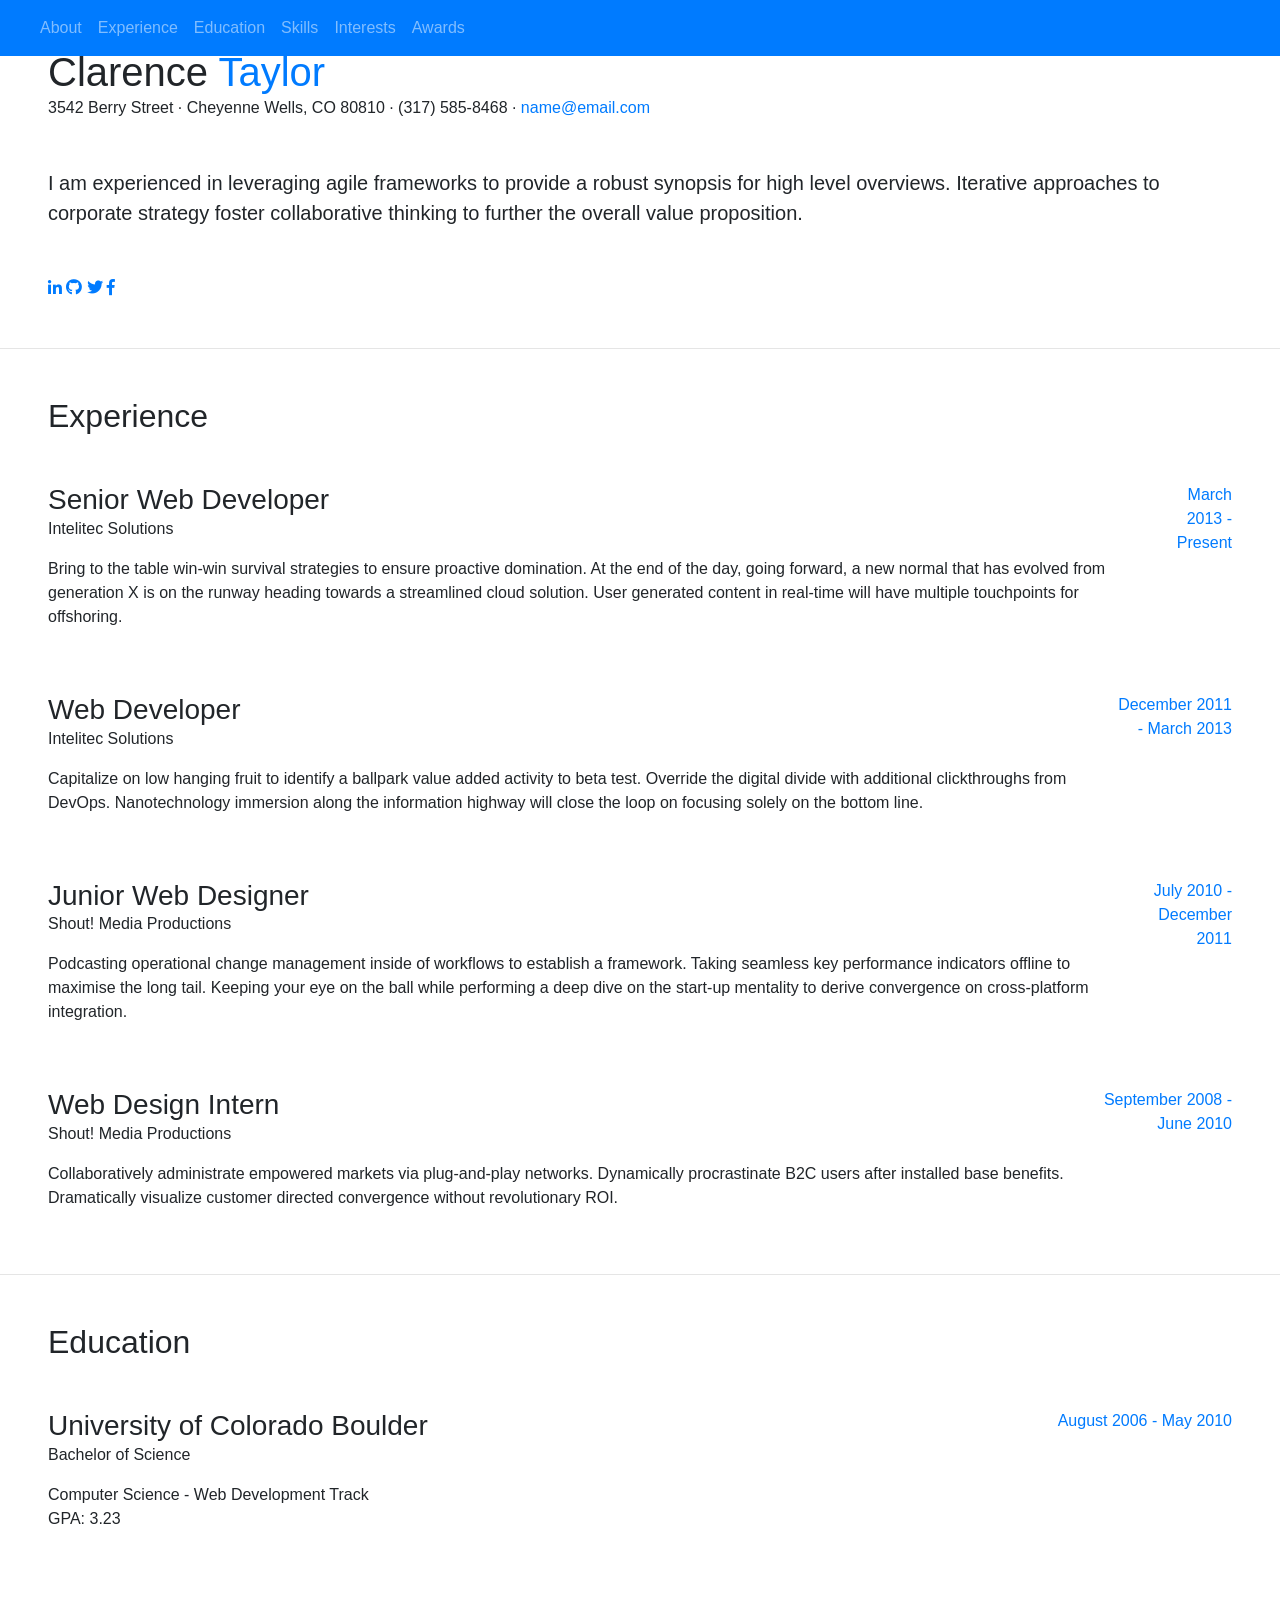
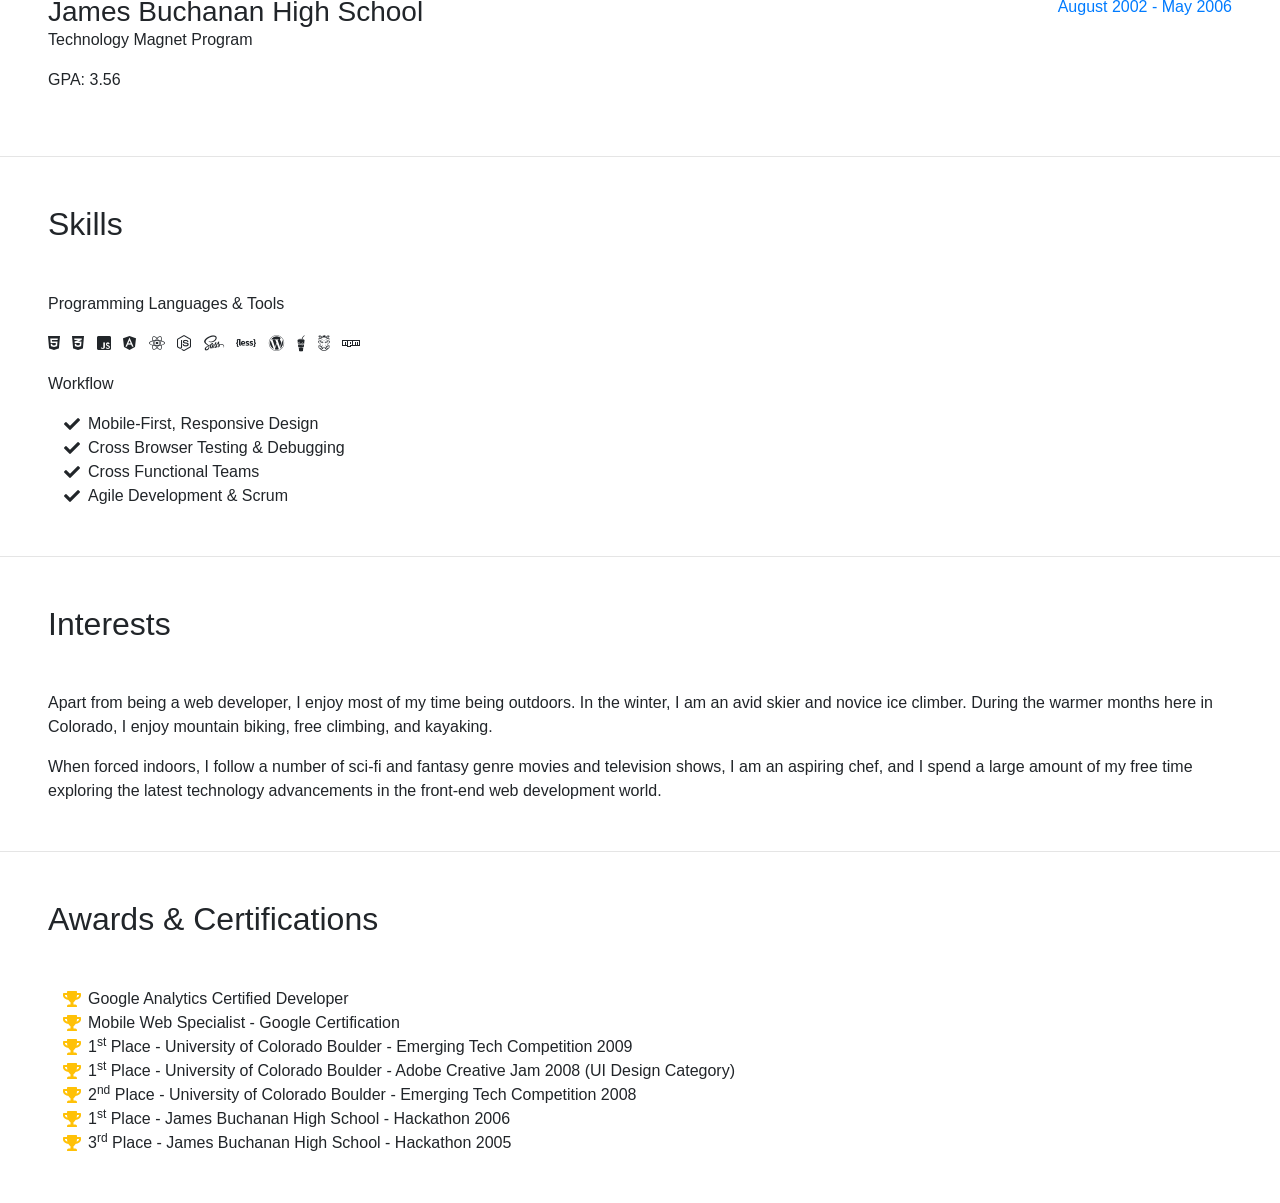
==== index.html @ 318e26de "Init template" ====
<!DOCTYPE html>
<html lang="en">

  <head>

    <meta charset="utf-8">
    <meta name="viewport" content="width=device-width, initial-scale=1, shrink-to-fit=no">
    <meta name="description" content="">
    <meta name="author" content="">

    <title>Resume - Start Bootstrap Theme</title>

    <!-- Bootstrap core CSS -->
    <link href="vendor/bootstrap/css/bootstrap.min.css" rel="stylesheet">

    <!-- Custom fonts for this template -->
    <link href="https://fonts.googleapis.com/css?family=Saira+Extra+Condensed:500,700" rel="stylesheet">
    <link href="https://fonts.googleapis.com/css?family=Muli:400,400i,800,800i" rel="stylesheet">
    <link href="vendor/fontawesome-free/css/all.min.css" rel="stylesheet">

    <!-- Custom styles for this template -->
    <link href="css/resume.min.css" rel="stylesheet">

  </head>

  <body id="page-top">

    <nav class="navbar navbar-expand-lg navbar-dark bg-primary fixed-top" id="sideNav">
      <a class="navbar-brand js-scroll-trigger" href="#page-top">
        <span class="d-block d-lg-none">Clarence Taylor</span>
        <span class="d-none d-lg-block">
          <img class="img-fluid img-profile rounded-circle mx-auto mb-2" src="img/profile.jpg" alt="">
        </span>
      </a>
      <button class="navbar-toggler" type="button" data-toggle="collapse" data-target="#navbarSupportedContent" aria-controls="navbarSupportedContent" aria-expanded="false" aria-label="Toggle navigation">
        <span class="navbar-toggler-icon"></span>
      </button>
      <div class="collapse navbar-collapse" id="navbarSupportedContent">
        <ul class="navbar-nav">
          <li class="nav-item">
            <a class="nav-link js-scroll-trigger" href="#about">About</a>
          </li>
          <li class="nav-item">
            <a class="nav-link js-scroll-trigger" href="#experience">Experience</a>
          </li>
          <li class="nav-item">
            <a class="nav-link js-scroll-trigger" href="#education">Education</a>
          </li>
          <li class="nav-item">
            <a class="nav-link js-scroll-trigger" href="#skills">Skills</a>
          </li>
          <li class="nav-item">
            <a class="nav-link js-scroll-trigger" href="#interests">Interests</a>
          </li>
          <li class="nav-item">
            <a class="nav-link js-scroll-trigger" href="#awards">Awards</a>
          </li>
        </ul>
      </div>
    </nav>

    <div class="container-fluid p-0">

      <section class="resume-section p-3 p-lg-5 d-flex d-column" id="about">
        <div class="my-auto">
          <h1 class="mb-0">Clarence
            <span class="text-primary">Taylor</span>
          </h1>
          <div class="subheading mb-5">3542 Berry Street · Cheyenne Wells, CO 80810 · (317) 585-8468 ·
            <a href="mailto:name@email.com">name@email.com</a>
          </div>
          <p class="lead mb-5">I am experienced in leveraging agile frameworks to provide a robust synopsis for high level overviews. Iterative approaches to corporate strategy foster collaborative thinking to further the overall value proposition.</p>
          <div class="social-icons">
            <a href="#">
              <i class="fab fa-linkedin-in"></i>
            </a>
            <a href="#">
              <i class="fab fa-github"></i>
            </a>
            <a href="#">
              <i class="fab fa-twitter"></i>
            </a>
            <a href="#">
              <i class="fab fa-facebook-f"></i>
            </a>
          </div>
        </div>
      </section>

      <hr class="m-0">

      <section class="resume-section p-3 p-lg-5 d-flex flex-column" id="experience">
        <div class="my-auto">
          <h2 class="mb-5">Experience</h2>

          <div class="resume-item d-flex flex-column flex-md-row mb-5">
            <div class="resume-content mr-auto">
              <h3 class="mb-0">Senior Web Developer</h3>
              <div class="subheading mb-3">Intelitec Solutions</div>
              <p>Bring to the table win-win survival strategies to ensure proactive domination. At the end of the day, going forward, a new normal that has evolved from generation X is on the runway heading towards a streamlined cloud solution. User generated content in real-time will have multiple touchpoints for offshoring.</p>
            </div>
            <div class="resume-date text-md-right">
              <span class="text-primary">March 2013 - Present</span>
            </div>
          </div>

          <div class="resume-item d-flex flex-column flex-md-row mb-5">
            <div class="resume-content mr-auto">
              <h3 class="mb-0">Web Developer</h3>
              <div class="subheading mb-3">Intelitec Solutions</div>
              <p>Capitalize on low hanging fruit to identify a ballpark value added activity to beta test. Override the digital divide with additional clickthroughs from DevOps. Nanotechnology immersion along the information highway will close the loop on focusing solely on the bottom line.</p>
            </div>
            <div class="resume-date text-md-right">
              <span class="text-primary">December 2011 - March 2013</span>
            </div>
          </div>

          <div class="resume-item d-flex flex-column flex-md-row mb-5">
            <div class="resume-content mr-auto">
              <h3 class="mb-0">Junior Web Designer</h3>
              <div class="subheading mb-3">Shout! Media Productions</div>
              <p>Podcasting operational change management inside of workflows to establish a framework. Taking seamless key performance indicators offline to maximise the long tail. Keeping your eye on the ball while performing a deep dive on the start-up mentality to derive convergence on cross-platform integration.</p>
            </div>
            <div class="resume-date text-md-right">
              <span class="text-primary">July 2010 - December 2011</span>
            </div>
          </div>

          <div class="resume-item d-flex flex-column flex-md-row">
            <div class="resume-content mr-auto">
              <h3 class="mb-0">Web Design Intern</h3>
              <div class="subheading mb-3">Shout! Media Productions</div>
              <p>Collaboratively administrate empowered markets via plug-and-play networks. Dynamically procrastinate B2C users after installed base benefits. Dramatically visualize customer directed convergence without revolutionary ROI.</p>
            </div>
            <div class="resume-date text-md-right">
              <span class="text-primary">September 2008 - June 2010</span>
            </div>
          </div>

        </div>

      </section>

      <hr class="m-0">

      <section class="resume-section p-3 p-lg-5 d-flex flex-column" id="education">
        <div class="my-auto">
          <h2 class="mb-5">Education</h2>

          <div class="resume-item d-flex flex-column flex-md-row mb-5">
            <div class="resume-content mr-auto">
              <h3 class="mb-0">University of Colorado Boulder</h3>
              <div class="subheading mb-3">Bachelor of Science</div>
              <div>Computer Science - Web Development Track</div>
              <p>GPA: 3.23</p>
            </div>
            <div class="resume-date text-md-right">
              <span class="text-primary">August 2006 - May 2010</span>
            </div>
          </div>

          <div class="resume-item d-flex flex-column flex-md-row">
            <div class="resume-content mr-auto">
              <h3 class="mb-0">James Buchanan High School</h3>
              <div class="subheading mb-3">Technology Magnet Program</div>
              <p>GPA: 3.56</p>
            </div>
            <div class="resume-date text-md-right">
              <span class="text-primary">August 2002 - May 2006</span>
            </div>
          </div>

        </div>
      </section>

      <hr class="m-0">

      <section class="resume-section p-3 p-lg-5 d-flex flex-column" id="skills">
        <div class="my-auto">
          <h2 class="mb-5">Skills</h2>

          <div class="subheading mb-3">Programming Languages &amp; Tools</div>
          <ul class="list-inline dev-icons">
            <li class="list-inline-item">
              <i class="fab fa-html5"></i>
            </li>
            <li class="list-inline-item">
              <i class="fab fa-css3-alt"></i>
            </li>
            <li class="list-inline-item">
              <i class="fab fa-js-square"></i>
            </li>
            <li class="list-inline-item">
              <i class="fab fa-angular"></i>
            </li>
            <li class="list-inline-item">
              <i class="fab fa-react"></i>
            </li>
            <li class="list-inline-item">
              <i class="fab fa-node-js"></i>
            </li>
            <li class="list-inline-item">
              <i class="fab fa-sass"></i>
            </li>
            <li class="list-inline-item">
              <i class="fab fa-less"></i>
            </li>
            <li class="list-inline-item">
              <i class="fab fa-wordpress"></i>
            </li>
            <li class="list-inline-item">
              <i class="fab fa-gulp"></i>
            </li>
            <li class="list-inline-item">
              <i class="fab fa-grunt"></i>
            </li>
            <li class="list-inline-item">
              <i class="fab fa-npm"></i>
            </li>
          </ul>

          <div class="subheading mb-3">Workflow</div>
          <ul class="fa-ul mb-0">
            <li>
              <i class="fa-li fa fa-check"></i>
              Mobile-First, Responsive Design</li>
            <li>
              <i class="fa-li fa fa-check"></i>
              Cross Browser Testing &amp; Debugging</li>
            <li>
              <i class="fa-li fa fa-check"></i>
              Cross Functional Teams</li>
            <li>
              <i class="fa-li fa fa-check"></i>
              Agile Development &amp; Scrum</li>
          </ul>
        </div>
      </section>

      <hr class="m-0">

      <section class="resume-section p-3 p-lg-5 d-flex flex-column" id="interests">
        <div class="my-auto">
          <h2 class="mb-5">Interests</h2>
          <p>Apart from being a web developer, I enjoy most of my time being outdoors. In the winter, I am an avid skier and novice ice climber. During the warmer months here in Colorado, I enjoy mountain biking, free climbing, and kayaking.</p>
          <p class="mb-0">When forced indoors, I follow a number of sci-fi and fantasy genre movies and television shows, I am an aspiring chef, and I spend a large amount of my free time exploring the latest technology advancements in the front-end web development world.</p>
        </div>
      </section>

      <hr class="m-0">

      <section class="resume-section p-3 p-lg-5 d-flex flex-column" id="awards">
        <div class="my-auto">
          <h2 class="mb-5">Awards &amp; Certifications</h2>
          <ul class="fa-ul mb-0">
            <li>
              <i class="fa-li fa fa-trophy text-warning"></i>
              Google Analytics Certified Developer</li>
            <li>
              <i class="fa-li fa fa-trophy text-warning"></i>
              Mobile Web Specialist - Google Certification</li>
            <li>
              <i class="fa-li fa fa-trophy text-warning"></i>
              1<sup>st</sup>
              Place - University of Colorado Boulder - Emerging Tech Competition 2009</li>
            <li>
              <i class="fa-li fa fa-trophy text-warning"></i>
              1<sup>st</sup>
              Place - University of Colorado Boulder - Adobe Creative Jam 2008 (UI Design Category)</li>
            <li>
              <i class="fa-li fa fa-trophy text-warning"></i>
              2<sup>nd</sup>
              Place - University of Colorado Boulder - Emerging Tech Competition 2008</li>
            <li>
              <i class="fa-li fa fa-trophy text-warning"></i>
              1<sup>st</sup>
              Place - James Buchanan High School - Hackathon 2006</li>
            <li>
              <i class="fa-li fa fa-trophy text-warning"></i>
              3<sup>rd</sup>
              Place - James Buchanan High School - Hackathon 2005</li>
          </ul>
        </div>
      </section>

    </div>

    <!-- Bootstrap core JavaScript -->
    <script src="vendor/jquery/jquery.min.js"></script>
    <script src="vendor/bootstrap/js/bootstrap.bundle.min.js"></script>

    <!-- Plugin JavaScript -->
    <script src="vendor/jquery-easing/jquery.easing.min.js"></script>

    <!-- Custom scripts for this template -->
    <script src="js/resume.min.js"></script>

  </body>

</html>
---- vendor/fontawesome-free/css/all.min.css ----
/*!
 * Font Awesome Free 5.3.1 by @fontawesome - https://fontawesome.com
 * License - https://fontawesome.com/license/free (Icons: CC BY 4.0, Fonts: SIL OFL 1.1, Code: MIT License)
 */
.fa,.fab,.fal,.far,.fas{-moz-osx-font-smoothing:grayscale;-webkit-font-smoothing:antialiased;display:inline-block;font-style:normal;font-variant:normal;text-rendering:auto;line-height:1}.fa-lg{font-size:1.33333em;line-height:.75em;vertical-align:-.0667em}.fa-xs{font-size:.75em}.fa-sm{font-size:.875em}.fa-1x{font-size:1em}.fa-2x{font-size:2em}.fa-3x{font-size:3em}.fa-4x{font-size:4em}.fa-5x{font-size:5em}.fa-6x{font-size:6em}.fa-7x{font-size:7em}.fa-8x{font-size:8em}.fa-9x{font-size:9em}.fa-10x{font-size:10em}.fa-fw{text-align:center;width:1.25em}.fa-ul{list-style-type:none;margin-left:2.5em;padding-left:0}.fa-ul>li{position:relative}.fa-li{left:-2em;position:absolute;text-align:center;width:2em;line-height:inherit}.fa-border{border:.08em solid #eee;border-radius:.1em;padding:.2em .25em .15em}.fa-pull-left{float:left}.fa-pull-right{float:right}.fa.fa-pull-left,.fab.fa-pull-left,.fal.fa-pull-left,.far.fa-pull-left,.fas.fa-pull-left{margin-right:.3em}.fa.fa-pull-right,.fab.fa-pull-right,.fal.fa-pull-right,.far.fa-pull-right,.fas.fa-pull-right{margin-left:.3em}.fa-spin{animation:fa-spin 2s infinite linear}.fa-pulse{animation:fa-spin 1s infinite steps(8)}@keyframes fa-spin{0%{transform:rotate(0deg)}to{transform:rotate(1turn)}}.fa-rotate-90{-ms-filter:"progid:DXImageTransform.Microsoft.BasicImage(rotation=1)";transform:rotate(90deg)}.fa-rotate-180{-ms-filter:"progid:DXImageTransform.Microsoft.BasicImage(rotation=2)";transform:rotate(180deg)}.fa-rotate-270{-ms-filter:"progid:DXImageTransform.Microsoft.BasicImage(rotation=3)";transform:rotate(270deg)}.fa-flip-horizontal{-ms-filter:"progid:DXImageTransform.Microsoft.BasicImage(rotation=0, mirror=1)";transform:scaleX(-1)}.fa-flip-vertical{transform:scaleY(-1)}.fa-flip-horizontal.fa-flip-vertical,.fa-flip-vertical{-ms-filter:"progid:DXImageTransform.Microsoft.BasicImage(rotation=2, mirror=1)"}.fa-flip-horizontal.fa-flip-vertical{transform:scale(-1)}:root .fa-flip-horizontal,:root .fa-flip-vertical,:root .fa-rotate-90,:root .fa-rotate-180,:root .fa-rotate-270{-webkit-filter:none;filter:none}.fa-stack{display:inline-block;height:2em;line-height:2em;position:relative;vertical-align:middle;width:2em}.fa-stack-1x,.fa-stack-2x{left:0;position:absolute;text-align:center;width:100%}.fa-stack-1x{line-height:inherit}.fa-stack-2x{font-size:2em}.fa-inverse{color:#fff}.fa-500px:before{content:"\f26e"}.fa-accessible-icon:before{content:"\f368"}.fa-accusoft:before{content:"\f369"}.fa-ad:before{content:"\f641"}.fa-address-book:before{content:"\f2b9"}.fa-address-card:before{content:"\f2bb"}.fa-adjust:before{content:"\f042"}.fa-adn:before{content:"\f170"}.fa-adversal:before{content:"\f36a"}.fa-affiliatetheme:before{content:"\f36b"}.fa-air-freshener:before{content:"\f5d0"}.fa-algolia:before{content:"\f36c"}.fa-align-center:before{content:"\f037"}.fa-align-justify:before{content:"\f039"}.fa-align-left:before{content:"\f036"}.fa-align-right:before{content:"\f038"}.fa-alipay:before{content:"\f642"}.fa-allergies:before{content:"\f461"}.fa-amazon:before{content:"\f270"}.fa-amazon-pay:before{content:"\f42c"}.fa-ambulance:before{content:"\f0f9"}.fa-american-sign-language-interpreting:before{content:"\f2a3"}.fa-amilia:before{content:"\f36d"}.fa-anchor:before{content:"\f13d"}.fa-android:before{content:"\f17b"}.fa-angellist:before{content:"\f209"}.fa-angle-double-down:before{content:"\f103"}.fa-angle-double-left:before{content:"\f100"}.fa-angle-double-right:before{content:"\f101"}.fa-angle-double-up:before{content:"\f102"}.fa-angle-down:before{content:"\f107"}.fa-angle-left:before{content:"\f104"}.fa-angle-right:before{content:"\f105"}.fa-angle-up:before{content:"\f106"}.fa-angry:before{content:"\f556"}.fa-angrycreative:before{content:"\f36e"}.fa-angular:before{content:"\f420"}.fa-ankh:before{content:"\f644"}.fa-app-store:before{content:"\f36f"}.fa-app-store-ios:before{content:"\f370"}.fa-apper:before{content:"\f371"}.fa-apple:before{content:"\f179"}.fa-apple-alt:before{content:"\f5d1"}.fa-apple-pay:before{content:"\f415"}.fa-archive:before{content:"\f187"}.fa-archway:before{content:"\f557"}.fa-arrow-alt-circle-down:before{content:"\f358"}.fa-arrow-alt-circle-left:before{content:"\f359"}.fa-arrow-alt-circle-right:before{content:"\f35a"}.fa-arrow-alt-circle-up:before{content:"\f35b"}.fa-arrow-circle-down:before{content:"\f0ab"}.fa-arrow-circle-left:before{content:"\f0a8"}.fa-arrow-circle-right:before{content:"\f0a9"}.fa-arrow-circle-up:before{content:"\f0aa"}.fa-arrow-down:before{content:"\f063"}.fa-arrow-left:before{content:"\f060"}.fa-arrow-right:before{content:"\f061"}.fa-arrow-up:before{content:"\f062"}.fa-arrows-alt:before{content:"\f0b2"}.fa-arrows-alt-h:before{content:"\f337"}.fa-arrows-alt-v:before{content:"\f338"}.fa-assistive-listening-systems:before{content:"\f2a2"}.fa-asterisk:before{content:"\f069"}.fa-asymmetrik:before{content:"\f372"}.fa-at:before{content:"\f1fa"}.fa-atlas:before{content:"\f558"}.fa-atom:before{content:"\f5d2"}.fa-audible:before{content:"\f373"}.fa-audio-description:before{content:"\f29e"}.fa-autoprefixer:before{content:"\f41c"}.fa-avianex:before{content:"\f374"}.fa-aviato:before{content:"\f421"}.fa-award:before{content:"\f559"}.fa-aws:before{content:"\f375"}.fa-backspace:before{content:"\f55a"}.fa-backward:before{content:"\f04a"}.fa-balance-scale:before{content:"\f24e"}.fa-ban:before{content:"\f05e"}.fa-band-aid:before{content:"\f462"}.fa-bandcamp:before{content:"\f2d5"}.fa-barcode:before{content:"\f02a"}.fa-bars:before{content:"\f0c9"}.fa-baseball-ball:before{content:"\f433"}.fa-basketball-ball:before{content:"\f434"}.fa-bath:before{content:"\f2cd"}.fa-battery-empty:before{content:"\f244"}.fa-battery-full:before{content:"\f240"}.fa-battery-half:before{content:"\f242"}.fa-battery-quarter:before{content:"\f243"}.fa-battery-three-quarters:before{content:"\f241"}.fa-bed:before{content:"\f236"}.fa-beer:before{content:"\f0fc"}.fa-behance:before{content:"\f1b4"}.fa-behance-square:before{content:"\f1b5"}.fa-bell:before{content:"\f0f3"}.fa-bell-slash:before{content:"\f1f6"}.fa-bezier-curve:before{content:"\f55b"}.fa-bible:before{content:"\f647"}.fa-bicycle:before{content:"\f206"}.fa-bimobject:before{content:"\f378"}.fa-binoculars:before{content:"\f1e5"}.fa-birthday-cake:before{content:"\f1fd"}.fa-bitbucket:before{content:"\f171"}.fa-bitcoin:before{content:"\f379"}.fa-bity:before{content:"\f37a"}.fa-black-tie:before{content:"\f27e"}.fa-blackberry:before{content:"\f37b"}.fa-blender:before{content:"\f517"}.fa-blind:before{content:"\f29d"}.fa-blogger:before{content:"\f37c"}.fa-blogger-b:before{content:"\f37d"}.fa-bluetooth:before{content:"\f293"}.fa-bluetooth-b:before{content:"\f294"}.fa-bold:before{content:"\f032"}.fa-bolt:before{content:"\f0e7"}.fa-bomb:before{content:"\f1e2"}.fa-bone:before{content:"\f5d7"}.fa-bong:before{content:"\f55c"}.fa-book:before{content:"\f02d"}.fa-book-open:before{content:"\f518"}.fa-book-reader:before{content:"\f5da"}.fa-bookmark:before{content:"\f02e"}.fa-bowling-ball:before{content:"\f436"}.fa-box:before{content:"\f466"}.fa-box-open:before{content:"\f49e"}.fa-boxes:before{content:"\f468"}.fa-braille:before{content:"\f2a1"}.fa-brain:before{content:"\f5dc"}.fa-briefcase:before{content:"\f0b1"}.fa-briefcase-medical:before{content:"\f469"}.fa-broadcast-tower:before{content:"\f519"}.fa-broom:before{content:"\f51a"}.fa-brush:before{content:"\f55d"}.fa-btc:before{content:"\f15a"}.fa-bug:before{content:"\f188"}.fa-building:before{content:"\f1ad"}.fa-bullhorn:before{content:"\f0a1"}.fa-bullseye:before{content:"\f140"}.fa-burn:before{content:"\f46a"}.fa-buromobelexperte:before{content:"\f37f"}.fa-bus:before{content:"\f207"}.fa-bus-alt:before{content:"\f55e"}.fa-business-time:before{content:"\f64a"}.fa-buysellads:before{content:"\f20d"}.fa-calculator:before{content:"\f1ec"}.fa-calendar:before{content:"\f133"}.fa-calendar-alt:before{content:"\f073"}.fa-calendar-check:before{content:"\f274"}.fa-calendar-minus:before{content:"\f272"}.fa-calendar-plus:before{content:"\f271"}.fa-calendar-times:before{content:"\f273"}.fa-camera:before{content:"\f030"}.fa-camera-retro:before{content:"\f083"}.fa-cannabis:before{content:"\f55f"}.fa-capsules:before{content:"\f46b"}.fa-car:before{content:"\f1b9"}.fa-car-alt:before{content:"\f5de"}.fa-car-battery:before{content:"\f5df"}.fa-car-crash:before{content:"\f5e1"}.fa-car-side:before{content:"\f5e4"}.fa-caret-down:before{content:"\f0d7"}.fa-caret-left:before{content:"\f0d9"}.fa-caret-right:before{content:"\f0da"}.fa-caret-square-down:before{content:"\f150"}.fa-caret-square-left:before{content:"\f191"}.fa-caret-square-right:before{content:"\f152"}.fa-caret-square-up:before{content:"\f151"}.fa-caret-up:before{content:"\f0d8"}.fa-cart-arrow-down:before{content:"\f218"}.fa-cart-plus:before{content:"\f217"}.fa-cc-amazon-pay:before{content:"\f42d"}.fa-cc-amex:before{content:"\f1f3"}.fa-cc-apple-pay:before{content:"\f416"}.fa-cc-diners-club:before{content:"\f24c"}.fa-cc-discover:before{content:"\f1f2"}.fa-cc-jcb:before{content:"\f24b"}.fa-cc-mastercard:before{content:"\f1f1"}.fa-cc-paypal:before{content:"\f1f4"}.fa-cc-stripe:before{content:"\f1f5"}.fa-cc-visa:before{content:"\f1f0"}.fa-centercode:before{content:"\f380"}.fa-certificate:before{content:"\f0a3"}.fa-chalkboard:before{content:"\f51b"}.fa-chalkboard-teacher:before{content:"\f51c"}.fa-charging-station:before{content:"\f5e7"}.fa-chart-area:before{content:"\f1fe"}.fa-chart-bar:before{content:"\f080"}.fa-chart-line:before{content:"\f201"}.fa-chart-pie:before{content:"\f200"}.fa-check:before{content:"\f00c"}.fa-check-circle:before{content:"\f058"}.fa-check-double:before{content:"\f560"}.fa-check-square:before{content:"\f14a"}.fa-chess:before{content:"\f439"}.fa-chess-bishop:before{content:"\f43a"}.fa-chess-board:before{content:"\f43c"}.fa-chess-king:before{content:"\f43f"}.fa-chess-knight:before{content:"\f441"}.fa-chess-pawn:before{content:"\f443"}.fa-chess-queen:before{content:"\f445"}.fa-chess-rook:before{content:"\f447"}.fa-chevron-circle-down:before{content:"\f13a"}.fa-chevron-circle-left:before{content:"\f137"}.fa-chevron-circle-right:before{content:"\f138"}.fa-chevron-circle-up:before{content:"\f139"}.fa-chevron-down:before{content:"\f078"}.fa-chevron-left:before{content:"\f053"}.fa-chevron-right:before{content:"\f054"}.fa-chevron-up:before{content:"\f077"}.fa-child:before{content:"\f1ae"}.fa-chrome:before{content:"\f268"}.fa-church:before{content:"\f51d"}.fa-circle:before{content:"\f111"}.fa-circle-notch:before{content:"\f1ce"}.fa-city:before{content:"\f64f"}.fa-clipboard:before{content:"\f328"}.fa-clipboard-check:before{content:"\f46c"}.fa-clipboard-list:before{content:"\f46d"}.fa-clock:before{content:"\f017"}.fa-clone:before{content:"\f24d"}.fa-closed-captioning:before{content:"\f20a"}.fa-cloud:before{content:"\f0c2"}.fa-cloud-download-alt:before{content:"\f381"}.fa-cloud-upload-alt:before{content:"\f382"}.fa-cloudscale:before{content:"\f383"}.fa-cloudsmith:before{content:"\f384"}.fa-cloudversify:before{content:"\f385"}.fa-cocktail:before{content:"\f561"}.fa-code:before{content:"\f121"}.fa-code-branch:before{content:"\f126"}.fa-codepen:before{content:"\f1cb"}.fa-codiepie:before{content:"\f284"}.fa-coffee:before{content:"\f0f4"}.fa-cog:before{content:"\f013"}.fa-cogs:before{content:"\f085"}.fa-coins:before{content:"\f51e"}.fa-columns:before{content:"\f0db"}.fa-comment:before{content:"\f075"}.fa-comment-alt:before{content:"\f27a"}.fa-comment-dollar:before{content:"\f651"}.fa-comment-dots:before{content:"\f4ad"}.fa-comment-slash:before{content:"\f4b3"}.fa-comments:before{content:"\f086"}.fa-comments-dollar:before{content:"\f653"}.fa-compact-disc:before{content:"\f51f"}.fa-compass:before{content:"\f14e"}.fa-compress:before{content:"\f066"}.fa-concierge-bell:before{content:"\f562"}.fa-connectdevelop:before{content:"\f20e"}.fa-contao:before{content:"\f26d"}.fa-cookie:before{content:"\f563"}.fa-cookie-bite:before{content:"\f564"}.fa-copy:before{content:"\f0c5"}.fa-copyright:before{content:"\f1f9"}.fa-couch:before{content:"\f4b8"}.fa-cpanel:before{content:"\f388"}.fa-creative-commons:before{content:"\f25e"}.fa-creative-commons-by:before{content:"\f4e7"}.fa-creative-commons-nc:before{content:"\f4e8"}.fa-creative-commons-nc-eu:before{content:"\f4e9"}.fa-creative-commons-nc-jp:before{content:"\f4ea"}.fa-creative-commons-nd:before{content:"\f4eb"}.fa-creative-commons-pd:before{content:"\f4ec"}.fa-creative-commons-pd-alt:before{content:"\f4ed"}.fa-creative-commons-remix:before{content:"\f4ee"}.fa-creative-commons-sa:before{content:"\f4ef"}.fa-creative-commons-sampling:before{content:"\f4f0"}.fa-creative-commons-sampling-plus:before{content:"\f4f1"}.fa-creative-commons-share:before{content:"\f4f2"}.fa-credit-card:before{content:"\f09d"}.fa-crop:before{content:"\f125"}.fa-crop-alt:before{content:"\f565"}.fa-cross:before{content:"\f654"}.fa-crosshairs:before{content:"\f05b"}.fa-crow:before{content:"\f520"}.fa-crown:before{content:"\f521"}.fa-css3:before{content:"\f13c"}.fa-css3-alt:before{content:"\f38b"}.fa-cube:before{content:"\f1b2"}.fa-cubes:before{content:"\f1b3"}.fa-cut:before{content:"\f0c4"}.fa-cuttlefish:before{content:"\f38c"}.fa-d-and-d:before{content:"\f38d"}.fa-dashcube:before{content:"\f210"}.fa-database:before{content:"\f1c0"}.fa-deaf:before{content:"\f2a4"}.fa-delicious:before{content:"\f1a5"}.fa-deploydog:before{content:"\f38e"}.fa-deskpro:before{content:"\f38f"}.fa-desktop:before{content:"\f108"}.fa-deviantart:before{content:"\f1bd"}.fa-dharmachakra:before{content:"\f655"}.fa-diagnoses:before{content:"\f470"}.fa-dice:before{content:"\f522"}.fa-dice-five:before{content:"\f523"}.fa-dice-four:before{content:"\f524"}.fa-dice-one:before{content:"\f525"}.fa-dice-six:before{content:"\f526"}.fa-dice-three:before{content:"\f527"}.fa-dice-two:before{content:"\f528"}.fa-digg:before{content:"\f1a6"}.fa-digital-ocean:before{content:"\f391"}.fa-digital-tachograph:before{content:"\f566"}.fa-directions:before{content:"\f5eb"}.fa-discord:before{content:"\f392"}.fa-discourse:before{content:"\f393"}.fa-divide:before{content:"\f529"}.fa-dizzy:before{content:"\f567"}.fa-dna:before{content:"\f471"}.fa-dochub:before{content:"\f394"}.fa-docker:before{content:"\f395"}.fa-dollar-sign:before{content:"\f155"}.fa-dolly:before{content:"\f472"}.fa-dolly-flatbed:before{content:"\f474"}.fa-donate:before{content:"\f4b9"}.fa-door-closed:before{content:"\f52a"}.fa-door-open:before{content:"\f52b"}.fa-dot-circle:before{content:"\f192"}.fa-dove:before{content:"\f4ba"}.fa-download:before{content:"\f019"}.fa-draft2digital:before{content:"\f396"}.fa-drafting-compass:before{content:"\f568"}.fa-draw-polygon:before{content:"\f5ee"}.fa-dribbble:before{content:"\f17d"}.fa-dribbble-square:before{content:"\f397"}.fa-dropbox:before{content:"\f16b"}.fa-drum:before{content:"\f569"}.fa-drum-steelpan:before{content:"\f56a"}.fa-drupal:before{content:"\f1a9"}.fa-dumbbell:before{content:"\f44b"}.fa-dyalog:before{content:"\f399"}.fa-earlybirds:before{content:"\f39a"}.fa-ebay:before{content:"\f4f4"}.fa-edge:before{content:"\f282"}.fa-edit:before{content:"\f044"}.fa-eject:before{content:"\f052"}.fa-elementor:before{content:"\f430"}.fa-ellipsis-h:before{content:"\f141"}.fa-ellipsis-v:before{content:"\f142"}.fa-ello:before{content:"\f5f1"}.fa-ember:before{content:"\f423"}.fa-empire:before{content:"\f1d1"}.fa-envelope:before{content:"\f0e0"}.fa-envelope-open:before{content:"\f2b6"}.fa-envelope-open-text:before{content:"\f658"}.fa-envelope-square:before{content:"\f199"}.fa-envira:before{content:"\f299"}.fa-equals:before{content:"\f52c"}.fa-eraser:before{content:"\f12d"}.fa-erlang:before{content:"\f39d"}.fa-ethereum:before{content:"\f42e"}.fa-etsy:before{content:"\f2d7"}.fa-euro-sign:before{content:"\f153"}.fa-exchange-alt:before{content:"\f362"}.fa-exclamation:before{content:"\f12a"}.fa-exclamation-circle:before{content:"\f06a"}.fa-exclamation-triangle:before{content:"\f071"}.fa-expand:before{content:"\f065"}.fa-expand-arrows-alt:before{content:"\f31e"}.fa-expeditedssl:before{content:"\f23e"}.fa-external-link-alt:before{content:"\f35d"}.fa-external-link-square-alt:before{content:"\f360"}.fa-eye:before{content:"\f06e"}.fa-eye-dropper:before{content:"\f1fb"}.fa-eye-slash:before{content:"\f070"}.fa-facebook:before{content:"\f09a"}.fa-facebook-f:before{content:"\f39e"}.fa-facebook-messenger:before{content:"\f39f"}.fa-facebook-square:before{content:"\f082"}.fa-fast-backward:before{content:"\f049"}.fa-fast-forward:before{content:"\f050"}.fa-fax:before{content:"\f1ac"}.fa-feather:before{content:"\f52d"}.fa-feather-alt:before{content:"\f56b"}.fa-female:before{content:"\f182"}.fa-fighter-jet:before{content:"\f0fb"}.fa-file:before{content:"\f15b"}.fa-file-alt:before{content:"\f15c"}.fa-file-archive:before{content:"\f1c6"}.fa-file-audio:before{content:"\f1c7"}.fa-file-code:before{content:"\f1c9"}.fa-file-contract:before{content:"\f56c"}.fa-file-download:before{content:"\f56d"}.fa-file-excel:before{content:"\f1c3"}.fa-file-export:before{content:"\f56e"}.fa-file-image:before{content:"\f1c5"}.fa-file-import:before{content:"\f56f"}.fa-file-invoice:before{content:"\f570"}.fa-file-invoice-dollar:before{content:"\f571"}.fa-file-medical:before{content:"\f477"}.fa-file-medical-alt:before{content:"\f478"}.fa-file-pdf:before{content:"\f1c1"}.fa-file-powerpoint:before{content:"\f1c4"}.fa-file-prescription:before{content:"\f572"}.fa-file-signature:before{content:"\f573"}.fa-file-upload:before{content:"\f574"}.fa-file-video:before{content:"\f1c8"}.fa-file-word:before{content:"\f1c2"}.fa-fill:before{content:"\f575"}.fa-fill-drip:before{content:"\f576"}.fa-film:before{content:"\f008"}.fa-filter:before{content:"\f0b0"}.fa-fingerprint:before{content:"\f577"}.fa-fire:before{content:"\f06d"}.fa-fire-extinguisher:before{content:"\f134"}.fa-firefox:before{content:"\f269"}.fa-first-aid:before{content:"\f479"}.fa-first-order:before{content:"\f2b0"}.fa-first-order-alt:before{content:"\f50a"}.fa-firstdraft:before{content:"\f3a1"}.fa-fish:before{content:"\f578"}.fa-flag:before{content:"\f024"}.fa-flag-checkered:before{content:"\f11e"}.fa-flask:before{content:"\f0c3"}.fa-flickr:before{content:"\f16e"}.fa-flipboard:before{content:"\f44d"}.fa-flushed:before{content:"\f579"}.fa-fly:before{content:"\f417"}.fa-folder:before{content:"\f07b"}.fa-folder-minus:before{content:"\f65d"}.fa-folder-open:before{content:"\f07c"}.fa-folder-plus:before{content:"\f65e"}.fa-font:before{content:"\f031"}.fa-font-awesome:before{content:"\f2b4"}.fa-font-awesome-alt:before{content:"\f35c"}.fa-font-awesome-flag:before{content:"\f425"}.fa-font-awesome-logo-full:before{content:"\f4e6"}.fa-fonticons:before{content:"\f280"}.fa-fonticons-fi:before{content:"\f3a2"}.fa-football-ball:before{content:"\f44e"}.fa-fort-awesome:before{content:"\f286"}.fa-fort-awesome-alt:before{content:"\f3a3"}.fa-forumbee:before{content:"\f211"}.fa-forward:before{content:"\f04e"}.fa-foursquare:before{content:"\f180"}.fa-free-code-camp:before{content:"\f2c5"}.fa-freebsd:before{content:"\f3a4"}.fa-frog:before{content:"\f52e"}.fa-frown:before{content:"\f119"}.fa-frown-open:before{content:"\f57a"}.fa-fulcrum:before{content:"\f50b"}.fa-funnel-dollar:before{content:"\f662"}.fa-futbol:before{content:"\f1e3"}.fa-galactic-republic:before{content:"\f50c"}.fa-galactic-senate:before{content:"\f50d"}.fa-gamepad:before{content:"\f11b"}.fa-gas-pump:before{content:"\f52f"}.fa-gavel:before{content:"\f0e3"}.fa-gem:before{content:"\f3a5"}.fa-genderless:before{content:"\f22d"}.fa-get-pocket:before{content:"\f265"}.fa-gg:before{content:"\f260"}.fa-gg-circle:before{content:"\f261"}.fa-gift:before{content:"\f06b"}.fa-git:before{content:"\f1d3"}.fa-git-square:before{content:"\f1d2"}.fa-github:before{content:"\f09b"}.fa-github-alt:before{content:"\f113"}.fa-github-square:before{content:"\f092"}.fa-gitkraken:before{content:"\f3a6"}.fa-gitlab:before{content:"\f296"}.fa-gitter:before{content:"\f426"}.fa-glass-martini:before{content:"\f000"}.fa-glass-martini-alt:before{content:"\f57b"}.fa-glasses:before{content:"\f530"}.fa-glide:before{content:"\f2a5"}.fa-glide-g:before{content:"\f2a6"}.fa-globe:before{content:"\f0ac"}.fa-globe-africa:before{content:"\f57c"}.fa-globe-americas:before{content:"\f57d"}.fa-globe-asia:before{content:"\f57e"}.fa-gofore:before{content:"\f3a7"}.fa-golf-ball:before{content:"\f450"}.fa-goodreads:before{content:"\f3a8"}.fa-goodreads-g:before{content:"\f3a9"}.fa-google:before{content:"\f1a0"}.fa-google-drive:before{content:"\f3aa"}.fa-google-play:before{content:"\f3ab"}.fa-google-plus:before{content:"\f2b3"}.fa-google-plus-g:before{content:"\f0d5"}.fa-google-plus-square:before{content:"\f0d4"}.fa-google-wallet:before{content:"\f1ee"}.fa-gopuram:before{content:"\f664"}.fa-graduation-cap:before{content:"\f19d"}.fa-gratipay:before{content:"\f184"}.fa-grav:before{content:"\f2d6"}.fa-greater-than:before{content:"\f531"}.fa-greater-than-equal:before{content:"\f532"}.fa-grimace:before{content:"\f57f"}.fa-grin:before{content:"\f580"}.fa-grin-alt:before{content:"\f581"}.fa-grin-beam:before{content:"\f582"}.fa-grin-beam-sweat:before{content:"\f583"}.fa-grin-hearts:before{content:"\f584"}.fa-grin-squint:before{content:"\f585"}.fa-grin-squint-tears:before{content:"\f586"}.fa-grin-stars:before{content:"\f587"}.fa-grin-tears:before{content:"\f588"}.fa-grin-tongue:before{content:"\f589"}.fa-grin-tongue-squint:before{content:"\f58a"}.fa-grin-tongue-wink:before{content:"\f58b"}.fa-grin-wink:before{content:"\f58c"}.fa-grip-horizontal:before{content:"\f58d"}.fa-grip-vertical:before{content:"\f58e"}.fa-gripfire:before{content:"\f3ac"}.fa-grunt:before{content:"\f3ad"}.fa-gulp:before{content:"\f3ae"}.fa-h-square:before{content:"\f0fd"}.fa-hacker-news:before{content:"\f1d4"}.fa-hacker-news-square:before{content:"\f3af"}.fa-hackerrank:before{content:"\f5f7"}.fa-hamsa:before{content:"\f665"}.fa-hand-holding:before{content:"\f4bd"}.fa-hand-holding-heart:before{content:"\f4be"}.fa-hand-holding-usd:before{content:"\f4c0"}.fa-hand-lizard:before{content:"\f258"}.fa-hand-paper:before{content:"\f256"}.fa-hand-peace:before{content:"\f25b"}.fa-hand-point-down:before{content:"\f0a7"}.fa-hand-point-left:before{content:"\f0a5"}.fa-hand-point-right:before{content:"\f0a4"}.fa-hand-point-up:before{content:"\f0a6"}.fa-hand-pointer:before{content:"\f25a"}.fa-hand-rock:before{content:"\f255"}.fa-hand-scissors:before{content:"\f257"}.fa-hand-spock:before{content:"\f259"}.fa-hands:before{content:"\f4c2"}.fa-hands-helping:before{content:"\f4c4"}.fa-handshake:before{content:"\f2b5"}.fa-hashtag:before{content:"\f292"}.fa-haykal:before{content:"\f666"}.fa-hdd:before{content:"\f0a0"}.fa-heading:before{content:"\f1dc"}.fa-headphones:before{content:"\f025"}.fa-headphones-alt:before{content:"\f58f"}.fa-headset:before{content:"\f590"}.fa-heart:before{content:"\f004"}.fa-heartbeat:before{content:"\f21e"}.fa-helicopter:before{content:"\f533"}.fa-highlighter:before{content:"\f591"}.fa-hips:before{content:"\f452"}.fa-hire-a-helper:before{content:"\f3b0"}.fa-history:before{content:"\f1da"}.fa-hockey-puck:before{content:"\f453"}.fa-home:before{content:"\f015"}.fa-hooli:before{content:"\f427"}.fa-hornbill:before{content:"\f592"}.fa-hospital:before{content:"\f0f8"}.fa-hospital-alt:before{content:"\f47d"}.fa-hospital-symbol:before{content:"\f47e"}.fa-hot-tub:before{content:"\f593"}.fa-hotel:before{content:"\f594"}.fa-hotjar:before{content:"\f3b1"}.fa-hourglass:before{content:"\f254"}.fa-hourglass-end:before{content:"\f253"}.fa-hourglass-half:before{content:"\f252"}.fa-hourglass-start:before{content:"\f251"}.fa-houzz:before{content:"\f27c"}.fa-html5:before{content:"\f13b"}.fa-hubspot:before{content:"\f3b2"}.fa-i-cursor:before{content:"\f246"}.fa-id-badge:before{content:"\f2c1"}.fa-id-card:before{content:"\f2c2"}.fa-id-card-alt:before{content:"\f47f"}.fa-image:before{content:"\f03e"}.fa-images:before{content:"\f302"}.fa-imdb:before{content:"\f2d8"}.fa-inbox:before{content:"\f01c"}.fa-indent:before{content:"\f03c"}.fa-industry:before{content:"\f275"}.fa-infinity:before{content:"\f534"}.fa-info:before{content:"\f129"}.fa-info-circle:before{content:"\f05a"}.fa-instagram:before{content:"\f16d"}.fa-internet-explorer:before{content:"\f26b"}.fa-ioxhost:before{content:"\f208"}.fa-italic:before{content:"\f033"}.fa-itunes:before{content:"\f3b4"}.fa-itunes-note:before{content:"\f3b5"}.fa-java:before{content:"\f4e4"}.fa-jedi:before{content:"\f669"}.fa-jedi-order:before{content:"\f50e"}.fa-jenkins:before{content:"\f3b6"}.fa-joget:before{content:"\f3b7"}.fa-joint:before{content:"\f595"}.fa-joomla:before{content:"\f1aa"}.fa-journal-whills:before{content:"\f66a"}.fa-js:before{content:"\f3b8"}.fa-js-square:before{content:"\f3b9"}.fa-jsfiddle:before{content:"\f1cc"}.fa-kaaba:before{content:"\f66b"}.fa-kaggle:before{content:"\f5fa"}.fa-key:before{content:"\f084"}.fa-keybase:before{content:"\f4f5"}.fa-keyboard:before{content:"\f11c"}.fa-keycdn:before{content:"\f3ba"}.fa-khanda:before{content:"\f66d"}.fa-kickstarter:before{content:"\f3bb"}.fa-kickstarter-k:before{content:"\f3bc"}.fa-kiss:before{content:"\f596"}.fa-kiss-beam:before{content:"\f597"}.fa-kiss-wink-heart:before{content:"\f598"}.fa-kiwi-bird:before{content:"\f535"}.fa-korvue:before{content:"\f42f"}.fa-landmark:before{content:"\f66f"}.fa-language:before{content:"\f1ab"}.fa-laptop:before{content:"\f109"}.fa-laptop-code:before{content:"\f5fc"}.fa-laravel:before{content:"\f3bd"}.fa-lastfm:before{content:"\f202"}.fa-lastfm-square:before{content:"\f203"}.fa-laugh:before{content:"\f599"}.fa-laugh-beam:before{content:"\f59a"}.fa-laugh-squint:before{content:"\f59b"}.fa-laugh-wink:before{content:"\f59c"}.fa-layer-group:before{content:"\f5fd"}.fa-leaf:before{content:"\f06c"}.fa-leanpub:before{content:"\f212"}.fa-lemon:before{content:"\f094"}.fa-less:before{content:"\f41d"}.fa-less-than:before{content:"\f536"}.fa-less-than-equal:before{content:"\f537"}.fa-level-down-alt:before{content:"\f3be"}.fa-level-up-alt:before{content:"\f3bf"}.fa-life-ring:before{content:"\f1cd"}.fa-lightbulb:before{content:"\f0eb"}.fa-line:before{content:"\f3c0"}.fa-link:before{content:"\f0c1"}.fa-linkedin:before{content:"\f08c"}.fa-linkedin-in:before{content:"\f0e1"}.fa-linode:before{content:"\f2b8"}.fa-linux:before{content:"\f17c"}.fa-lira-sign:before{content:"\f195"}.fa-list:before{content:"\f03a"}.fa-list-alt:before{content:"\f022"}.fa-list-ol:before{content:"\f0cb"}.fa-list-ul:before{content:"\f0ca"}.fa-location-arrow:before{content:"\f124"}.fa-lock:before{content:"\f023"}.fa-lock-open:before{content:"\f3c1"}.fa-long-arrow-alt-down:before{content:"\f309"}.fa-long-arrow-alt-left:before{content:"\f30a"}.fa-long-arrow-alt-right:before{content:"\f30b"}.fa-long-arrow-alt-up:before{content:"\f30c"}.fa-low-vision:before{content:"\f2a8"}.fa-luggage-cart:before{content:"\f59d"}.fa-lyft:before{content:"\f3c3"}.fa-magento:before{content:"\f3c4"}.fa-magic:before{content:"\f0d0"}.fa-magnet:before{content:"\f076"}.fa-mail-bulk:before{content:"\f674"}.fa-mailchimp:before{content:"\f59e"}.fa-male:before{content:"\f183"}.fa-mandalorian:before{content:"\f50f"}.fa-map:before{content:"\f279"}.fa-map-marked:before{content:"\f59f"}.fa-map-marked-alt:before{content:"\f5a0"}.fa-map-marker:before{content:"\f041"}.fa-map-marker-alt:before{content:"\f3c5"}.fa-map-pin:before{content:"\f276"}.fa-map-signs:before{content:"\f277"}.fa-markdown:before{content:"\f60f"}.fa-marker:before{content:"\f5a1"}.fa-mars:before{content:"\f222"}.fa-mars-double:before{content:"\f227"}.fa-mars-stroke:before{content:"\f229"}.fa-mars-stroke-h:before{content:"\f22b"}.fa-mars-stroke-v:before{content:"\f22a"}.fa-mastodon:before{content:"\f4f6"}.fa-maxcdn:before{content:"\f136"}.fa-medal:before{content:"\f5a2"}.fa-medapps:before{content:"\f3c6"}.fa-medium:before{content:"\f23a"}.fa-medium-m:before{content:"\f3c7"}.fa-medkit:before{content:"\f0fa"}.fa-medrt:before{content:"\f3c8"}.fa-meetup:before{content:"\f2e0"}.fa-megaport:before{content:"\f5a3"}.fa-meh:before{content:"\f11a"}.fa-meh-blank:before{content:"\f5a4"}.fa-meh-rolling-eyes:before{content:"\f5a5"}.fa-memory:before{content:"\f538"}.fa-menorah:before{content:"\f676"}.fa-mercury:before{content:"\f223"}.fa-microchip:before{content:"\f2db"}.fa-microphone:before{content:"\f130"}.fa-microphone-alt:before{content:"\f3c9"}.fa-microphone-alt-slash:before{content:"\f539"}.fa-microphone-slash:before{content:"\f131"}.fa-microscope:before{content:"\f610"}.fa-microsoft:before{content:"\f3ca"}.fa-minus:before{content:"\f068"}.fa-minus-circle:before{content:"\f056"}.fa-minus-square:before{content:"\f146"}.fa-mix:before{content:"\f3cb"}.fa-mixcloud:before{content:"\f289"}.fa-mizuni:before{content:"\f3cc"}.fa-mobile:before{content:"\f10b"}.fa-mobile-alt:before{content:"\f3cd"}.fa-modx:before{content:"\f285"}.fa-monero:before{content:"\f3d0"}.fa-money-bill:before{content:"\f0d6"}.fa-money-bill-alt:before{content:"\f3d1"}.fa-money-bill-wave:before{content:"\f53a"}.fa-money-bill-wave-alt:before{content:"\f53b"}.fa-money-check:before{content:"\f53c"}.fa-money-check-alt:before{content:"\f53d"}.fa-monument:before{content:"\f5a6"}.fa-moon:before{content:"\f186"}.fa-mortar-pestle:before{content:"\f5a7"}.fa-mosque:before{content:"\f678"}.fa-motorcycle:before{content:"\f21c"}.fa-mouse-pointer:before{content:"\f245"}.fa-music:before{content:"\f001"}.fa-napster:before{content:"\f3d2"}.fa-neos:before{content:"\f612"}.fa-neuter:before{content:"\f22c"}.fa-newspaper:before{content:"\f1ea"}.fa-nimblr:before{content:"\f5a8"}.fa-nintendo-switch:before{content:"\f418"}.fa-node:before{content:"\f419"}.fa-node-js:before{content:"\f3d3"}.fa-not-equal:before{content:"\f53e"}.fa-notes-medical:before{content:"\f481"}.fa-npm:before{content:"\f3d4"}.fa-ns8:before{content:"\f3d5"}.fa-nutritionix:before{content:"\f3d6"}.fa-object-group:before{content:"\f247"}.fa-object-ungroup:before{content:"\f248"}.fa-odnoklassniki:before{content:"\f263"}.fa-odnoklassniki-square:before{content:"\f264"}.fa-oil-can:before{content:"\f613"}.fa-old-republic:before{content:"\f510"}.fa-om:before{content:"\f679"}.fa-opencart:before{content:"\f23d"}.fa-openid:before{content:"\f19b"}.fa-opera:before{content:"\f26a"}.fa-optin-monster:before{content:"\f23c"}.fa-osi:before{content:"\f41a"}.fa-outdent:before{content:"\f03b"}.fa-page4:before{content:"\f3d7"}.fa-pagelines:before{content:"\f18c"}.fa-paint-brush:before{content:"\f1fc"}.fa-paint-roller:before{content:"\f5aa"}.fa-palette:before{content:"\f53f"}.fa-palfed:before{content:"\f3d8"}.fa-pallet:before{content:"\f482"}.fa-paper-plane:before{content:"\f1d8"}.fa-paperclip:before{content:"\f0c6"}.fa-parachute-box:before{content:"\f4cd"}.fa-paragraph:before{content:"\f1dd"}.fa-parking:before{content:"\f540"}.fa-passport:before{content:"\f5ab"}.fa-pastafarianism:before{content:"\f67b"}.fa-paste:before{content:"\f0ea"}.fa-patreon:before{content:"\f3d9"}.fa-pause:before{content:"\f04c"}.fa-pause-circle:before{content:"\f28b"}.fa-paw:before{content:"\f1b0"}.fa-paypal:before{content:"\f1ed"}.fa-peace:before{content:"\f67c"}.fa-pen:before{content:"\f304"}.fa-pen-alt:before{content:"\f305"}.fa-pen-fancy:before{content:"\f5ac"}.fa-pen-nib:before{content:"\f5ad"}.fa-pen-square:before{content:"\f14b"}.fa-pencil-alt:before{content:"\f303"}.fa-pencil-ruler:before{content:"\f5ae"}.fa-people-carry:before{content:"\f4ce"}.fa-percent:before{content:"\f295"}.fa-percentage:before{content:"\f541"}.fa-periscope:before{content:"\f3da"}.fa-phabricator:before{content:"\f3db"}.fa-phoenix-framework:before{content:"\f3dc"}.fa-phoenix-squadron:before{content:"\f511"}.fa-phone:before{content:"\f095"}.fa-phone-slash:before{content:"\f3dd"}.fa-phone-square:before{content:"\f098"}.fa-phone-volume:before{content:"\f2a0"}.fa-php:before{content:"\f457"}.fa-pied-piper:before{content:"\f2ae"}.fa-pied-piper-alt:before{content:"\f1a8"}.fa-pied-piper-hat:before{content:"\f4e5"}.fa-pied-piper-pp:before{content:"\f1a7"}.fa-piggy-bank:before{content:"\f4d3"}.fa-pills:before{content:"\f484"}.fa-pinterest:before{content:"\f0d2"}.fa-pinterest-p:before{content:"\f231"}.fa-pinterest-square:before{content:"\f0d3"}.fa-place-of-worship:before{content:"\f67f"}.fa-plane:before{content:"\f072"}.fa-plane-arrival:before{content:"\f5af"}.fa-plane-departure:before{content:"\f5b0"}.fa-play:before{content:"\f04b"}.fa-play-circle:before{content:"\f144"}.fa-playstation:before{content:"\f3df"}.fa-plug:before{content:"\f1e6"}.fa-plus:before{content:"\f067"}.fa-plus-circle:before{content:"\f055"}.fa-plus-square:before{content:"\f0fe"}.fa-podcast:before{content:"\f2ce"}.fa-poll:before{content:"\f681"}.fa-poll-h:before{content:"\f682"}.fa-poo:before{content:"\f2fe"}.fa-poop:before{content:"\f619"}.fa-portrait:before{content:"\f3e0"}.fa-pound-sign:before{content:"\f154"}.fa-power-off:before{content:"\f011"}.fa-pray:before{content:"\f683"}.fa-praying-hands:before{content:"\f684"}.fa-prescription:before{content:"\f5b1"}.fa-prescription-bottle:before{content:"\f485"}.fa-prescription-bottle-alt:before{content:"\f486"}.fa-print:before{content:"\f02f"}.fa-procedures:before{content:"\f487"}.fa-product-hunt:before{content:"\f288"}.fa-project-diagram:before{content:"\f542"}.fa-pushed:before{content:"\f3e1"}.fa-puzzle-piece:before{content:"\f12e"}.fa-python:before{content:"\f3e2"}.fa-qq:before{content:"\f1d6"}.fa-qrcode:before{content:"\f029"}.fa-question:before{content:"\f128"}.fa-question-circle:before{content:"\f059"}.fa-quidditch:before{content:"\f458"}.fa-quinscape:before{content:"\f459"}.fa-quora:before{content:"\f2c4"}.fa-quote-left:before{content:"\f10d"}.fa-quote-right:before{content:"\f10e"}.fa-quran:before{content:"\f687"}.fa-r-project:before{content:"\f4f7"}.fa-random:before{content:"\f074"}.fa-ravelry:before{content:"\f2d9"}.fa-react:before{content:"\f41b"}.fa-readme:before{content:"\f4d5"}.fa-rebel:before{content:"\f1d0"}.fa-receipt:before{content:"\f543"}.fa-recycle:before{content:"\f1b8"}.fa-red-river:before{content:"\f3e3"}.fa-reddit:before{content:"\f1a1"}.fa-reddit-alien:before{content:"\f281"}.fa-reddit-square:before{content:"\f1a2"}.fa-redo:before{content:"\f01e"}.fa-redo-alt:before{content:"\f2f9"}.fa-registered:before{content:"\f25d"}.fa-rendact:before{content:"\f3e4"}.fa-renren:before{content:"\f18b"}.fa-reply:before{content:"\f3e5"}.fa-reply-all:before{content:"\f122"}.fa-replyd:before{content:"\f3e6"}.fa-researchgate:before{content:"\f4f8"}.fa-resolving:before{content:"\f3e7"}.fa-retweet:before{content:"\f079"}.fa-rev:before{content:"\f5b2"}.fa-ribbon:before{content:"\f4d6"}.fa-road:before{content:"\f018"}.fa-robot:before{content:"\f544"}.fa-rocket:before{content:"\f135"}.fa-rocketchat:before{content:"\f3e8"}.fa-rockrms:before{content:"\f3e9"}.fa-route:before{content:"\f4d7"}.fa-rss:before{content:"\f09e"}.fa-rss-square:before{content:"\f143"}.fa-ruble-sign:before{content:"\f158"}.fa-ruler:before{content:"\f545"}.fa-ruler-combined:before{content:"\f546"}.fa-ruler-horizontal:before{content:"\f547"}.fa-ruler-vertical:before{content:"\f548"}.fa-rupee-sign:before{content:"\f156"}.fa-sad-cry:before{content:"\f5b3"}.fa-sad-tear:before{content:"\f5b4"}.fa-safari:before{content:"\f267"}.fa-sass:before{content:"\f41e"}.fa-save:before{content:"\f0c7"}.fa-schlix:before{content:"\f3ea"}.fa-school:before{content:"\f549"}.fa-screwdriver:before{content:"\f54a"}.fa-scribd:before{content:"\f28a"}.fa-search:before{content:"\f002"}.fa-search-dollar:before{content:"\f688"}.fa-search-location:before{content:"\f689"}.fa-search-minus:before{content:"\f010"}.fa-search-plus:before{content:"\f00e"}.fa-searchengin:before{content:"\f3eb"}.fa-seedling:before{content:"\f4d8"}.fa-sellcast:before{content:"\f2da"}.fa-sellsy:before{content:"\f213"}.fa-server:before{content:"\f233"}.fa-servicestack:before{content:"\f3ec"}.fa-shapes:before{content:"\f61f"}.fa-share:before{content:"\f064"}.fa-share-alt:before{content:"\f1e0"}.fa-share-alt-square:before{content:"\f1e1"}.fa-share-square:before{content:"\f14d"}.fa-shekel-sign:before{content:"\f20b"}.fa-shield-alt:before{content:"\f3ed"}.fa-ship:before{content:"\f21a"}.fa-shipping-fast:before{content:"\f48b"}.fa-shirtsinbulk:before{content:"\f214"}.fa-shoe-prints:before{content:"\f54b"}.fa-shopping-bag:before{content:"\f290"}.fa-shopping-basket:before{content:"\f291"}.fa-shopping-cart:before{content:"\f07a"}.fa-shopware:before{content:"\f5b5"}.fa-shower:before{content:"\f2cc"}.fa-shuttle-van:before{content:"\f5b6"}.fa-sign:before{content:"\f4d9"}.fa-sign-in-alt:before{content:"\f2f6"}.fa-sign-language:before{content:"\f2a7"}.fa-sign-out-alt:before{content:"\f2f5"}.fa-signal:before{content:"\f012"}.fa-signature:before{content:"\f5b7"}.fa-simplybuilt:before{content:"\f215"}.fa-sistrix:before{content:"\f3ee"}.fa-sitemap:before{content:"\f0e8"}.fa-sith:before{content:"\f512"}.fa-skull:before{content:"\f54c"}.fa-skyatlas:before{content:"\f216"}.fa-skype:before{content:"\f17e"}.fa-slack:before{content:"\f198"}.fa-slack-hash:before{content:"\f3ef"}.fa-sliders-h:before{content:"\f1de"}.fa-slideshare:before{content:"\f1e7"}.fa-smile:before{content:"\f118"}.fa-smile-beam:before{content:"\f5b8"}.fa-smile-wink:before{content:"\f4da"}.fa-smoking:before{content:"\f48d"}.fa-smoking-ban:before{content:"\f54d"}.fa-snapchat:before{content:"\f2ab"}.fa-snapchat-ghost:before{content:"\f2ac"}.fa-snapchat-square:before{content:"\f2ad"}.fa-snowflake:before{content:"\f2dc"}.fa-socks:before{content:"\f696"}.fa-solar-panel:before{content:"\f5ba"}.fa-sort:before{content:"\f0dc"}.fa-sort-alpha-down:before{content:"\f15d"}.fa-sort-alpha-up:before{content:"\f15e"}.fa-sort-amount-down:before{content:"\f160"}.fa-sort-amount-up:before{content:"\f161"}.fa-sort-down:before{content:"\f0dd"}.fa-sort-numeric-down:before{content:"\f162"}.fa-sort-numeric-up:before{content:"\f163"}.fa-sort-up:before{content:"\f0de"}.fa-soundcloud:before{content:"\f1be"}.fa-spa:before{content:"\f5bb"}.fa-space-shuttle:before{content:"\f197"}.fa-speakap:before{content:"\f3f3"}.fa-spinner:before{content:"\f110"}.fa-splotch:before{content:"\f5bc"}.fa-spotify:before{content:"\f1bc"}.fa-spray-can:before{content:"\f5bd"}.fa-square:before{content:"\f0c8"}.fa-square-full:before{content:"\f45c"}.fa-square-root-alt:before{content:"\f698"}.fa-squarespace:before{content:"\f5be"}.fa-stack-exchange:before{content:"\f18d"}.fa-stack-overflow:before{content:"\f16c"}.fa-stamp:before{content:"\f5bf"}.fa-star:before{content:"\f005"}.fa-star-and-crescent:before{content:"\f699"}.fa-star-half:before{content:"\f089"}.fa-star-half-alt:before{content:"\f5c0"}.fa-star-of-david:before{content:"\f69a"}.fa-star-of-life:before{content:"\f621"}.fa-staylinked:before{content:"\f3f5"}.fa-steam:before{content:"\f1b6"}.fa-steam-square:before{content:"\f1b7"}.fa-steam-symbol:before{content:"\f3f6"}.fa-step-backward:before{content:"\f048"}.fa-step-forward:before{content:"\f051"}.fa-stethoscope:before{content:"\f0f1"}.fa-sticker-mule:before{content:"\f3f7"}.fa-sticky-note:before{content:"\f249"}.fa-stop:before{content:"\f04d"}.fa-stop-circle:before{content:"\f28d"}.fa-stopwatch:before{content:"\f2f2"}.fa-store:before{content:"\f54e"}.fa-store-alt:before{content:"\f54f"}.fa-strava:before{content:"\f428"}.fa-stream:before{content:"\f550"}.fa-street-view:before{content:"\f21d"}.fa-strikethrough:before{content:"\f0cc"}.fa-stripe:before{content:"\f429"}.fa-stripe-s:before{content:"\f42a"}.fa-stroopwafel:before{content:"\f551"}.fa-studiovinari:before{content:"\f3f8"}.fa-stumbleupon:before{content:"\f1a4"}.fa-stumbleupon-circle:before{content:"\f1a3"}.fa-subscript:before{content:"\f12c"}.fa-subway:before{content:"\f239"}.fa-suitcase:before{content:"\f0f2"}.fa-suitcase-rolling:before{content:"\f5c1"}.fa-sun:before{content:"\f185"}.fa-superpowers:before{content:"\f2dd"}.fa-superscript:before{content:"\f12b"}.fa-supple:before{content:"\f3f9"}.fa-surprise:before{content:"\f5c2"}.fa-swatchbook:before{content:"\f5c3"}.fa-swimmer:before{content:"\f5c4"}.fa-swimming-pool:before{content:"\f5c5"}.fa-synagogue:before{content:"\f69b"}.fa-sync:before{content:"\f021"}.fa-sync-alt:before{content:"\f2f1"}.fa-syringe:before{content:"\f48e"}.fa-table:before{content:"\f0ce"}.fa-table-tennis:before{content:"\f45d"}.fa-tablet:before{content:"\f10a"}.fa-tablet-alt:before{content:"\f3fa"}.fa-tablets:before{content:"\f490"}.fa-tachometer-alt:before{content:"\f3fd"}.fa-tag:before{content:"\f02b"}.fa-tags:before{content:"\f02c"}.fa-tape:before{content:"\f4db"}.fa-tasks:before{content:"\f0ae"}.fa-taxi:before{content:"\f1ba"}.fa-teamspeak:before{content:"\f4f9"}.fa-teeth:before{content:"\f62e"}.fa-teeth-open:before{content:"\f62f"}.fa-telegram:before{content:"\f2c6"}.fa-telegram-plane:before{content:"\f3fe"}.fa-tencent-weibo:before{content:"\f1d5"}.fa-terminal:before{content:"\f120"}.fa-text-height:before{content:"\f034"}.fa-text-width:before{content:"\f035"}.fa-th:before{content:"\f00a"}.fa-th-large:before{content:"\f009"}.fa-th-list:before{content:"\f00b"}.fa-the-red-yeti:before{content:"\f69d"}.fa-theater-masks:before{content:"\f630"}.fa-themeco:before{content:"\f5c6"}.fa-themeisle:before{content:"\f2b2"}.fa-thermometer:before{content:"\f491"}.fa-thermometer-empty:before{content:"\f2cb"}.fa-thermometer-full:before{content:"\f2c7"}.fa-thermometer-half:before{content:"\f2c9"}.fa-thermometer-quarter:before{content:"\f2ca"}.fa-thermometer-three-quarters:before{content:"\f2c8"}.fa-thumbs-down:before{content:"\f165"}.fa-thumbs-up:before{content:"\f164"}.fa-thumbtack:before{content:"\f08d"}.fa-ticket-alt:before{content:"\f3ff"}.fa-times:before{content:"\f00d"}.fa-times-circle:before{content:"\f057"}.fa-tint:before{content:"\f043"}.fa-tint-slash:before{content:"\f5c7"}.fa-tired:before{content:"\f5c8"}.fa-toggle-off:before{content:"\f204"}.fa-toggle-on:before{content:"\f205"}.fa-toolbox:before{content:"\f552"}.fa-tooth:before{content:"\f5c9"}.fa-torah:before{content:"\f6a0"}.fa-torii-gate:before{content:"\f6a1"}.fa-trade-federation:before{content:"\f513"}.fa-trademark:before{content:"\f25c"}.fa-traffic-light:before{content:"\f637"}.fa-train:before{content:"\f238"}.fa-transgender:before{content:"\f224"}.fa-transgender-alt:before{content:"\f225"}.fa-trash:before{content:"\f1f8"}.fa-trash-alt:before{content:"\f2ed"}.fa-tree:before{content:"\f1bb"}.fa-trello:before{content:"\f181"}.fa-tripadvisor:before{content:"\f262"}.fa-trophy:before{content:"\f091"}.fa-truck:before{content:"\f0d1"}.fa-truck-loading:before{content:"\f4de"}.fa-truck-monster:before{content:"\f63b"}.fa-truck-moving:before{content:"\f4df"}.fa-truck-pickup:before{content:"\f63c"}.fa-tshirt:before{content:"\f553"}.fa-tty:before{content:"\f1e4"}.fa-tumblr:before{content:"\f173"}.fa-tumblr-square:before{content:"\f174"}.fa-tv:before{content:"\f26c"}.fa-twitch:before{content:"\f1e8"}.fa-twitter:before{content:"\f099"}.fa-twitter-square:before{content:"\f081"}.fa-typo3:before{content:"\f42b"}.fa-uber:before{content:"\f402"}.fa-uikit:before{content:"\f403"}.fa-umbrella:before{content:"\f0e9"}.fa-umbrella-beach:before{content:"\f5ca"}.fa-underline:before{content:"\f0cd"}.fa-undo:before{content:"\f0e2"}.fa-undo-alt:before{content:"\f2ea"}.fa-uniregistry:before{content:"\f404"}.fa-universal-access:before{content:"\f29a"}.fa-university:before{content:"\f19c"}.fa-unlink:before{content:"\f127"}.fa-unlock:before{content:"\f09c"}.fa-unlock-alt:before{content:"\f13e"}.fa-untappd:before{content:"\f405"}.fa-upload:before{content:"\f093"}.fa-usb:before{content:"\f287"}.fa-user:before{content:"\f007"}.fa-user-alt:before{content:"\f406"}.fa-user-alt-slash:before{content:"\f4fa"}.fa-user-astronaut:before{content:"\f4fb"}.fa-user-check:before{content:"\f4fc"}.fa-user-circle:before{content:"\f2bd"}.fa-user-clock:before{content:"\f4fd"}.fa-user-cog:before{content:"\f4fe"}.fa-user-edit:before{content:"\f4ff"}.fa-user-friends:before{content:"\f500"}.fa-user-graduate:before{content:"\f501"}.fa-user-lock:before{content:"\f502"}.fa-user-md:before{content:"\f0f0"}.fa-user-minus:before{content:"\f503"}.fa-user-ninja:before{content:"\f504"}.fa-user-plus:before{content:"\f234"}.fa-user-secret:before{content:"\f21b"}.fa-user-shield:before{content:"\f505"}.fa-user-slash:before{content:"\f506"}.fa-user-tag:before{content:"\f507"}.fa-user-tie:before{content:"\f508"}.fa-user-times:before{content:"\f235"}.fa-users:before{content:"\f0c0"}.fa-users-cog:before{content:"\f509"}.fa-ussunnah:before{content:"\f407"}.fa-utensil-spoon:before{content:"\f2e5"}.fa-utensils:before{content:"\f2e7"}.fa-vaadin:before{content:"\f408"}.fa-vector-square:before{content:"\f5cb"}.fa-venus:before{content:"\f221"}.fa-venus-double:before{content:"\f226"}.fa-venus-mars:before{content:"\f228"}.fa-viacoin:before{content:"\f237"}.fa-viadeo:before{content:"\f2a9"}.fa-viadeo-square:before{content:"\f2aa"}.fa-vial:before{content:"\f492"}.fa-vials:before{content:"\f493"}.fa-viber:before{content:"\f409"}.fa-video:before{content:"\f03d"}.fa-video-slash:before{content:"\f4e2"}.fa-vihara:before{content:"\f6a7"}.fa-vimeo:before{content:"\f40a"}.fa-vimeo-square:before{content:"\f194"}.fa-vimeo-v:before{content:"\f27d"}.fa-vine:before{content:"\f1ca"}.fa-vk:before{content:"\f189"}.fa-vnv:before{content:"\f40b"}.fa-volleyball-ball:before{content:"\f45f"}.fa-volume-down:before{content:"\f027"}.fa-volume-off:before{content:"\f026"}.fa-volume-up:before{content:"\f028"}.fa-vuejs:before{content:"\f41f"}.fa-walking:before{content:"\f554"}.fa-wallet:before{content:"\f555"}.fa-warehouse:before{content:"\f494"}.fa-weebly:before{content:"\f5cc"}.fa-weibo:before{content:"\f18a"}.fa-weight:before{content:"\f496"}.fa-weight-hanging:before{content:"\f5cd"}.fa-weixin:before{content:"\f1d7"}.fa-whatsapp:before{content:"\f232"}.fa-whatsapp-square:before{content:"\f40c"}.fa-wheelchair:before{content:"\f193"}.fa-whmcs:before{content:"\f40d"}.fa-wifi:before{content:"\f1eb"}.fa-wikipedia-w:before{content:"\f266"}.fa-window-close:before{content:"\f410"}.fa-window-maximize:before{content:"\f2d0"}.fa-window-minimize:before{content:"\f2d1"}.fa-window-restore:before{content:"\f2d2"}.fa-windows:before{content:"\f17a"}.fa-wine-glass:before{content:"\f4e3"}.fa-wine-glass-alt:before{content:"\f5ce"}.fa-wix:before{content:"\f5cf"}.fa-wolf-pack-battalion:before{content:"\f514"}.fa-won-sign:before{content:"\f159"}.fa-wordpress:before{content:"\f19a"}.fa-wordpress-simple:before{content:"\f411"}.fa-wpbeginner:before{content:"\f297"}.fa-wpexplorer:before{content:"\f2de"}.fa-wpforms:before{content:"\f298"}.fa-wrench:before{content:"\f0ad"}.fa-x-ray:before{content:"\f497"}.fa-xbox:before{content:"\f412"}.fa-xing:before{content:"\f168"}.fa-xing-square:before{content:"\f169"}.fa-y-combinator:before{content:"\f23b"}.fa-yahoo:before{content:"\f19e"}.fa-yandex:before{content:"\f413"}.fa-yandex-international:before{content:"\f414"}.fa-yelp:before{content:"\f1e9"}.fa-yen-sign:before{content:"\f157"}.fa-yin-yang:before{content:"\f6ad"}.fa-yoast:before{content:"\f2b1"}.fa-youtube:before{content:"\f167"}.fa-youtube-square:before{content:"\f431"}.fa-zhihu:before{content:"\f63f"}.sr-only{border:0;clip:rect(0,0,0,0);height:1px;margin:-1px;overflow:hidden;padding:0;position:absolute;width:1px}.sr-only-focusable:active,.sr-only-focusable:focus{clip:auto;height:auto;margin:0;overflow:visible;position:static;width:auto}@font-face{font-family:"Font Awesome 5 Brands";font-style:normal;font-weight:normal;src:url(../webfonts/fa-brands-400.eot);src:url(../webfonts/fa-brands-400.eot?#iefix) format("embedded-opentype"),url(../webfonts/fa-brands-400.woff2) format("woff2"),url(../webfonts/fa-brands-400.woff) format("woff"),url(../webfonts/fa-brands-400.ttf) format("truetype"),url(../webfonts/fa-brands-400.svg#fontawesome) format("svg")}.fab{font-family:"Font Awesome 5 Brands"}@font-face{font-family:"Font Awesome 5 Free";font-style:normal;font-weight:400;src:url(../webfonts/fa-regular-400.eot);src:url(../webfonts/fa-regular-400.eot?#iefix) format("embedded-opentype"),url(../webfonts/fa-regular-400.woff2) format("woff2"),url(../webfonts/fa-regular-400.woff) format("woff"),url(../webfonts/fa-regular-400.ttf) format("truetype"),url(../webfonts/fa-regular-400.svg#fontawesome) format("svg")}.far{font-weight:400}@font-face{font-family:"Font Awesome 5 Free";font-style:normal;font-weight:900;src:url(../webfonts/fa-solid-900.eot);src:url(../webfonts/fa-solid-900.eot?#iefix) format("embedded-opentype"),url(../webfonts/fa-solid-900.woff2) format("woff2"),url(../webfonts/fa-solid-900.woff) format("woff"),url(../webfonts/fa-solid-900.ttf) format("truetype"),url(../webfonts/fa-solid-900.svg#fontawesome) format("svg")}.fa,.far,.fas{font-family:"Font Awesome 5 Free"}.fa,.fas{font-weight:900}
---- css/resume.min.css ----
/*!
 * Start Bootstrap - Resume v5.0.2 (https://startbootstrap.com/template-overviews/resume)
 * Copyright 2013-2018 Start Bootstrap
 * Licensed under MIT (https://github.com/BlackrockDigital/startbootstrap-resume/blob/master/LICENSE)
 */body{font-family:Muli,-apple-system,BlinkMacSystemFont,'Segoe UI',Roboto,'Helvetica Neue',Arial,sans-serif,'Apple Color Emoji','Segoe UI Emoji','Segoe UI Symbol','Noto Color Emoji';padding-top:54px;color:#868e96}@media (min-width:992px){body{padding-top:0;padding-left:17rem}}h1,h2,h3,h4,h5,h6{font-family:'Saira Extra Condensed',-apple-system,BlinkMacSystemFont,'Segoe UI',Roboto,'Helvetica Neue',Arial,sans-serif,'Apple Color Emoji','Segoe UI Emoji','Segoe UI Symbol','Noto Color Emoji';font-weight:700;text-transform:uppercase;color:#343a40}h1{font-size:6rem;line-height:5.5rem}h2{font-size:3.5rem}h3{font-size:2rem}p.lead{font-size:1.15rem;font-weight:400}.subheading{text-transform:uppercase;font-weight:500;font-family:'Saira Extra Condensed',-apple-system,BlinkMacSystemFont,'Segoe UI',Roboto,'Helvetica Neue',Arial,sans-serif,'Apple Color Emoji','Segoe UI Emoji','Segoe UI Symbol','Noto Color Emoji';font-size:1.5rem}.social-icons a{display:inline-block;height:3.5rem;width:3.5rem;background-color:#495057;color:#fff!important;border-radius:100%;text-align:center;font-size:1.5rem;line-height:3.5rem;margin-right:1rem}.social-icons a:last-child{margin-right:0}.social-icons a:hover{background-color:#bd5d38}.dev-icons{font-size:3rem}.dev-icons .list-inline-item i:hover{color:#bd5d38}#sideNav .navbar-nav .nav-item .nav-link{font-weight:800;letter-spacing:.05rem;text-transform:uppercase}#sideNav .navbar-toggler:focus{outline-color:#d48a6e}@media (min-width:992px){#sideNav{text-align:center;position:fixed;top:0;left:0;display:-webkit-box;display:-ms-flexbox;display:flex;-webkit-box-orient:vertical;-webkit-box-direction:normal;-ms-flex-direction:column;flex-direction:column;width:17rem;height:100vh}#sideNav .navbar-brand{display:-webkit-box;display:-ms-flexbox;display:flex;margin:auto auto 0;padding:.5rem}#sideNav .navbar-brand .img-profile{max-width:10rem;max-height:10rem;border:.5rem solid rgba(255,255,255,.2)}#sideNav .navbar-collapse{display:-webkit-box;display:-ms-flexbox;display:flex;-webkit-box-align:start;-ms-flex-align:start;align-items:flex-start;-webkit-box-flex:0;-ms-flex-positive:0;flex-grow:0;width:100%;margin-bottom:auto}#sideNav .navbar-collapse .navbar-nav{-webkit-box-orient:vertical;-webkit-box-direction:normal;-ms-flex-direction:column;flex-direction:column;width:100%}#sideNav .navbar-collapse .navbar-nav .nav-item{display:block}#sideNav .navbar-collapse .navbar-nav .nav-item .nav-link{display:block}}section.resume-section{padding-top:5rem!important;padding-bottom:5rem!important;max-width:75rem}section.resume-section .resume-item .resume-date{min-width:none}@media (min-width:768px){section.resume-section{min-height:100vh}section.resume-section .resume-item .resume-date{min-width:18rem}}@media (min-width:992px){section.resume-section{padding-top:3rem!important;padding-bottom:3rem!important}}.bg-primary{background-color:#bd5d38!important}.text-primary{color:#bd5d38!important}a{color:#bd5d38}a:active,a:focus,a:hover{color:#824027}
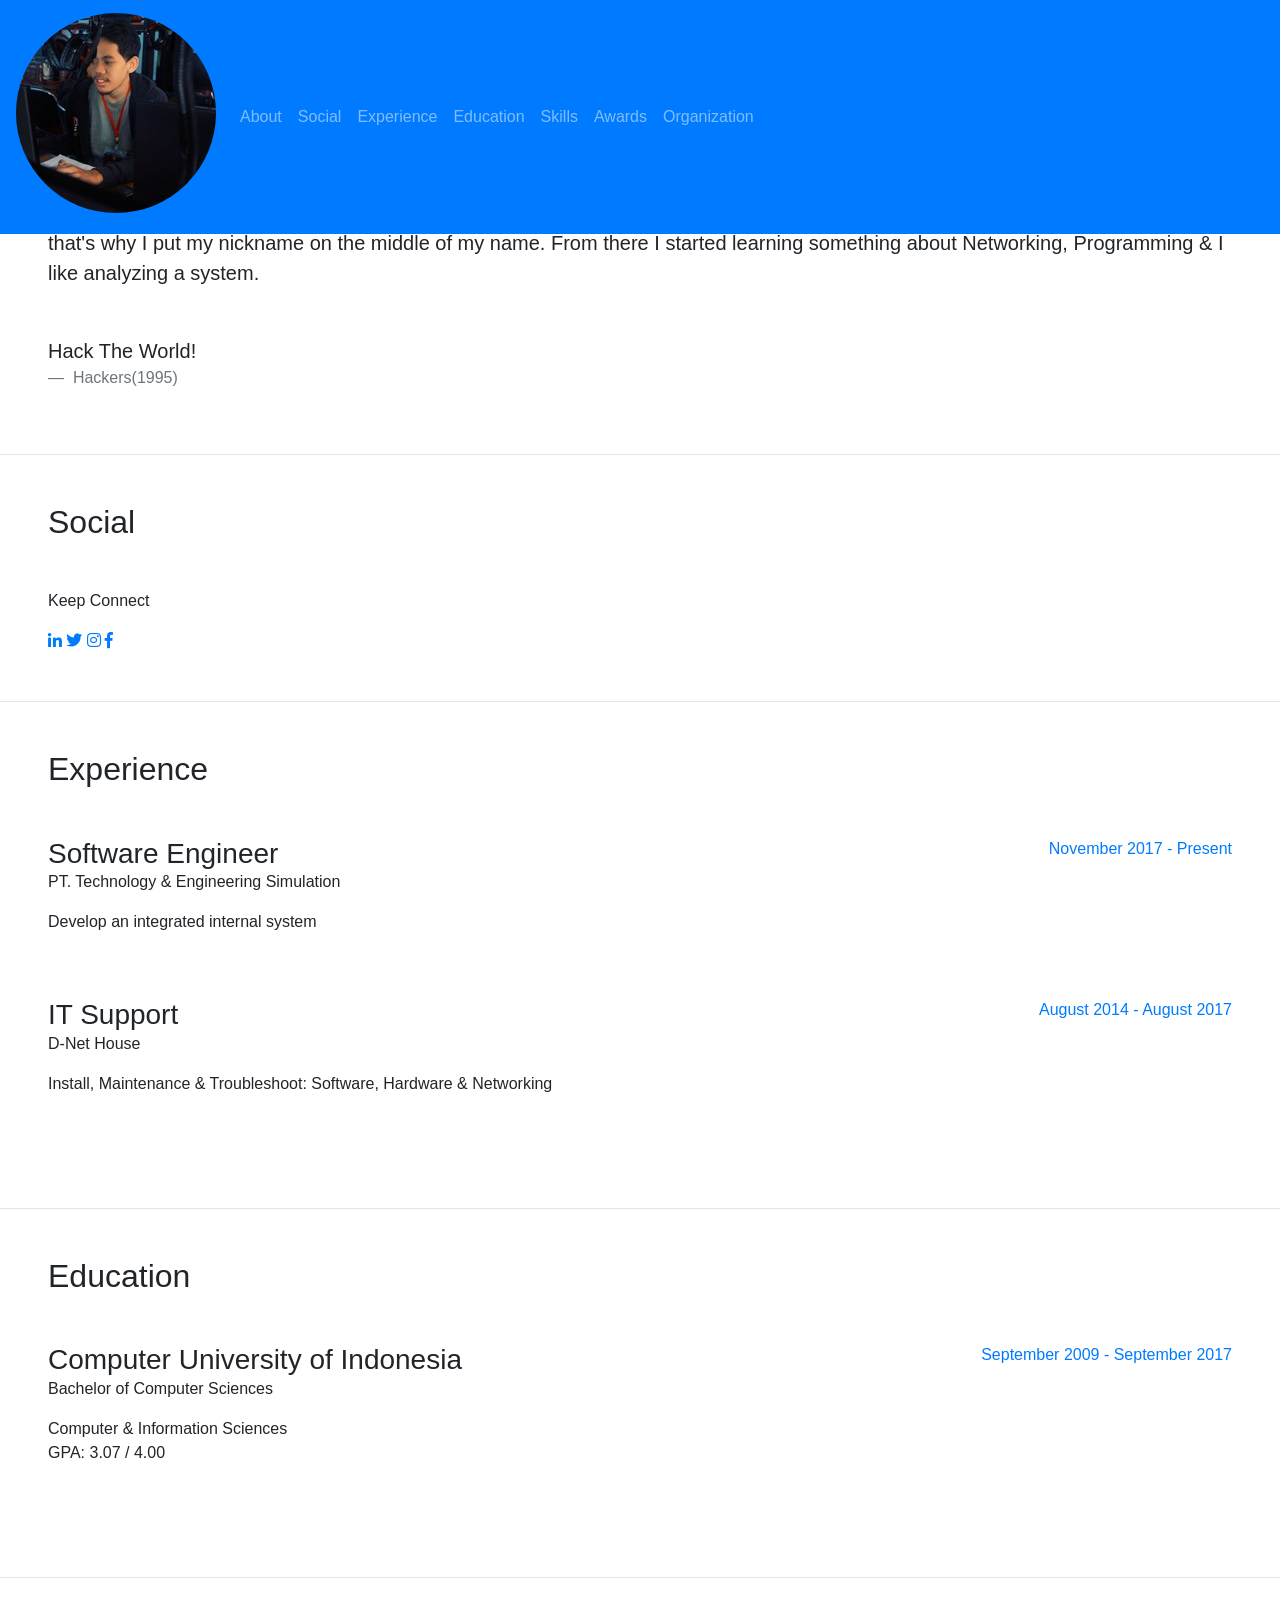
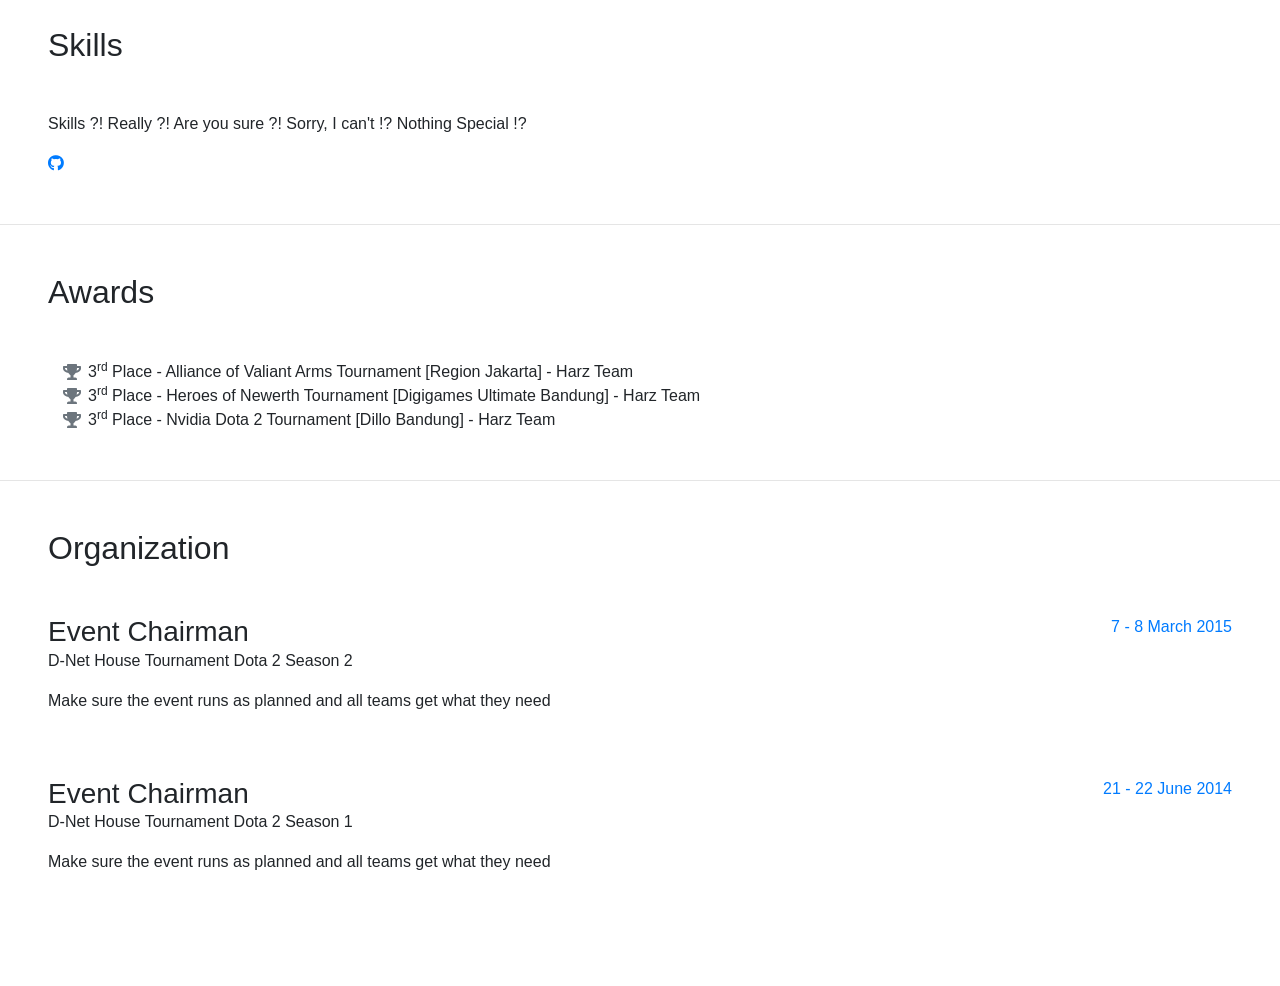
==== commit 6d330c7b: "Updated profile" ====
--- a/index.html
+++ b/index.html
@@ -8,7 +8,7 @@
     <meta name="description" content="">
     <meta name="author" content="">
 
-    <title>Resume - Start Bootstrap Theme</title>
+    <title> Rothem Profile </title>
 
     <!-- Bootstrap core CSS -->
     <link href="vendor/bootstrap/css/bootstrap.min.css" rel="stylesheet">
@@ -27,9 +27,9 @@
 
     <nav class="navbar navbar-expand-lg navbar-dark bg-primary fixed-top" id="sideNav">
       <a class="navbar-brand js-scroll-trigger" href="#page-top">
-        <span class="d-block d-lg-none">Clarence Taylor</span>
+        <span class="d-block d-lg-none"> Nakya Santini </span>
         <span class="d-none d-lg-block">
-          <img class="img-fluid img-profile rounded-circle mx-auto mb-2" src="img/profile.jpg" alt="">
+          <img class="img-fluid img-profile rounded-circle mx-auto mb-2" src="img/profile.jpeg" alt="">
         </span>
       </a>
       <button class="navbar-toggler" type="button" data-toggle="collapse" data-target="#navbarSupportedContent" aria-controls="navbarSupportedContent" aria-expanded="false" aria-label="Toggle navigation">
@@ -41,6 +41,9 @@
             <a class="nav-link js-scroll-trigger" href="#about">About</a>
           </li>
           <li class="nav-item">
+            <a class="nav-link js-scroll-trigger" href="#social"> Social </a>
+          </li>
+          <li class="nav-item">
             <a class="nav-link js-scroll-trigger" href="#experience">Experience</a>
           </li>
           <li class="nav-item">
@@ -50,10 +53,10 @@
             <a class="nav-link js-scroll-trigger" href="#skills">Skills</a>
           </li>
           <li class="nav-item">
-            <a class="nav-link js-scroll-trigger" href="#interests">Interests</a>
-          </li>
-          <li class="nav-item">
             <a class="nav-link js-scroll-trigger" href="#awards">Awards</a>
+          </li>
+          <li class="nav-item">
+            <a class="nav-link js-scroll-trigger" href="#organization"> Organization </a>
           </li>
         </ul>
       </div>
@@ -63,223 +66,168 @@
 
       <section class="resume-section p-3 p-lg-5 d-flex d-column" id="about">
         <div class="my-auto">
-          <h1 class="mb-0">Clarence
-            <span class="text-primary">Taylor</span>
+          <h1 class="mb-0">
+            Nakya
+            <span class="text-primary"> "Rothem" </span>
+            Santini
           </h1>
-          <div class="subheading mb-5">3542 Berry Street · Cheyenne Wells, CO 80810 · (317) 585-8468 ·
-            <a href="mailto:name@email.com">name@email.com</a>
-          </div>
-          <p class="lead mb-5">I am experienced in leveraging agile frameworks to provide a robust synopsis for high level overviews. Iterative approaches to corporate strategy foster collaborative thinking to further the overall value proposition.</p>
+          <div class="subheading mb-5"> 07 Apple Street · Rancakendal, CO 40190 · +628170202294 ·
+            <a href="mailto:nakya.santini@gmail.com"> nakya.santini@gmail.com </a>
+          </div>
+          <p class="lead mb-5">
+            Hello there! This is a little about me, I like all things related to computers.
+            Like at first sight with a computers is during 5th grade.
+            At that time I played the Counter Strike 1.6 game with minimum specifications, Pentium 3.
+            Maybe you can judge me as a gamers too, so that's why I put my nickname on the middle of my name.
+            From there I started learning something about Networking, Programming & I like analyzing a system.
+            <blockquote class="blockquote">
+              <p class="mb-0"> Hack The World! </p>
+              <footer class="blockquote-footer"> Hackers(1995) </footer>
+            </blockquote>
+          </p>
+        </div>
+      </section>
+
+      <hr class="m-0">
+
+      <section class="resume-section p-3 p-lg-5 d-flex flex-column" id="social">
+        <div class="my-auto">
+          <h2 class="mb-5"> Social </h2>
+          <div class="subheading mb-3"> Keep Connect </div>
           <div class="social-icons">
-            <a href="#">
+            <a href="https://linkedin.com/in/nakyasantini">
               <i class="fab fa-linkedin-in"></i>
             </a>
-            <a href="#">
+            <a href="https://twitter.com/nakyasantini">
+              <i class="fab fa-twitter"></i>
+            </a>
+            <a href="https://www.instagram.com/nakyasantini/">
+              <i class="fab fa-instagram"></i>
+            </a>
+            <a href="https://www.facebook.com/NakyaSantini">
+              <i class="fab fa-facebook-f"></i>
+            </a>
+          </div>
+        </div>
+      </section>
+
+      <hr class="m-0">
+
+      <section class="resume-section p-3 p-lg-5 d-flex flex-column" id="experience">
+        <div class="my-auto">
+          <h2 class="mb-5">Experience</h2>
+
+          <div class="resume-item d-flex flex-column flex-md-row mb-5">
+            <div class="resume-content mr-auto">
+              <h3 class="mb-0"> Software Engineer </h3>
+              <div class="subheading mb-3"> PT. Technology & Engineering Simulation </div>
+              <p> Develop an integrated internal system </p>
+            </div>
+            <div class="resume-date text-md-right">
+              <span class="text-primary"> November 2017 - Present </span>
+            </div>
+          </div>
+
+          <div class="resume-item d-flex flex-column flex-md-row mb-5">
+            <div class="resume-content mr-auto">
+              <h3 class="mb-0"> IT Support </h3>
+              <div class="subheading mb-3"> D-Net House </div>
+              <p> Install, Maintenance & Troubleshoot: Software, Hardware & Networking </p>
+            </div>
+            <div class="resume-date text-md-right">
+              <span class="text-primary"> August 2014 - August 2017 </span>
+            </div>
+          </div>
+
+        </div>
+      </section>
+
+      <hr class="m-0">
+
+      <section class="resume-section p-3 p-lg-5 d-flex flex-column" id="education">
+        <div class="my-auto">
+          <h2 class="mb-5">Education</h2>
+
+          <div class="resume-item d-flex flex-column flex-md-row mb-5">
+            <div class="resume-content mr-auto">
+              <h3 class="mb-0"> Computer University of Indonesia </h3>
+              <div class="subheading mb-3"> Bachelor of Computer Sciences </div>
+              <div> Computer & Information Sciences </div>
+              <p> GPA: 3.07 / 4.00 </p>
+            </div>
+            <div class="resume-date text-md-right">
+              <span class="text-primary"> September 2009 - September 2017 </span>
+            </div>
+          </div>
+
+        </div>
+      </section>
+
+      <hr class="m-0">
+
+      <section class="resume-section p-3 p-lg-5 d-flex flex-column" id="skills">
+        <div class="my-auto">
+          <h2 class="mb-5">Skills</h2>
+
+          <div class="subheading mb-3"> Skills ?! Really ?! Are you sure ?! Sorry, I can't !? Nothing Special !? </div>
+          <div class="social-icons">
+            <a href="https://github.com/tikusdugem">
               <i class="fab fa-github"></i>
             </a>
-            <a href="#">
-              <i class="fab fa-twitter"></i>
-            </a>
-            <a href="#">
-              <i class="fab fa-facebook-f"></i>
-            </a>
-          </div>
-        </div>
-      </section>
-
-      <hr class="m-0">
-
-      <section class="resume-section p-3 p-lg-5 d-flex flex-column" id="experience">
-        <div class="my-auto">
-          <h2 class="mb-5">Experience</h2>
-
-          <div class="resume-item d-flex flex-column flex-md-row mb-5">
-            <div class="resume-content mr-auto">
-              <h3 class="mb-0">Senior Web Developer</h3>
-              <div class="subheading mb-3">Intelitec Solutions</div>
-              <p>Bring to the table win-win survival strategies to ensure proactive domination. At the end of the day, going forward, a new normal that has evolved from generation X is on the runway heading towards a streamlined cloud solution. User generated content in real-time will have multiple touchpoints for offshoring.</p>
-            </div>
-            <div class="resume-date text-md-right">
-              <span class="text-primary">March 2013 - Present</span>
-            </div>
-          </div>
-
-          <div class="resume-item d-flex flex-column flex-md-row mb-5">
-            <div class="resume-content mr-auto">
-              <h3 class="mb-0">Web Developer</h3>
-              <div class="subheading mb-3">Intelitec Solutions</div>
-              <p>Capitalize on low hanging fruit to identify a ballpark value added activity to beta test. Override the digital divide with additional clickthroughs from DevOps. Nanotechnology immersion along the information highway will close the loop on focusing solely on the bottom line.</p>
-            </div>
-            <div class="resume-date text-md-right">
-              <span class="text-primary">December 2011 - March 2013</span>
-            </div>
-          </div>
-
-          <div class="resume-item d-flex flex-column flex-md-row mb-5">
-            <div class="resume-content mr-auto">
-              <h3 class="mb-0">Junior Web Designer</h3>
-              <div class="subheading mb-3">Shout! Media Productions</div>
-              <p>Podcasting operational change management inside of workflows to establish a framework. Taking seamless key performance indicators offline to maximise the long tail. Keeping your eye on the ball while performing a deep dive on the start-up mentality to derive convergence on cross-platform integration.</p>
-            </div>
-            <div class="resume-date text-md-right">
-              <span class="text-primary">July 2010 - December 2011</span>
-            </div>
-          </div>
-
-          <div class="resume-item d-flex flex-column flex-md-row">
-            <div class="resume-content mr-auto">
-              <h3 class="mb-0">Web Design Intern</h3>
-              <div class="subheading mb-3">Shout! Media Productions</div>
-              <p>Collaboratively administrate empowered markets via plug-and-play networks. Dynamically procrastinate B2C users after installed base benefits. Dramatically visualize customer directed convergence without revolutionary ROI.</p>
-            </div>
-            <div class="resume-date text-md-right">
-              <span class="text-primary">September 2008 - June 2010</span>
-            </div>
-          </div>
-
-        </div>
-
-      </section>
-
-      <hr class="m-0">
-
-      <section class="resume-section p-3 p-lg-5 d-flex flex-column" id="education">
-        <div class="my-auto">
-          <h2 class="mb-5">Education</h2>
-
-          <div class="resume-item d-flex flex-column flex-md-row mb-5">
-            <div class="resume-content mr-auto">
-              <h3 class="mb-0">University of Colorado Boulder</h3>
-              <div class="subheading mb-3">Bachelor of Science</div>
-              <div>Computer Science - Web Development Track</div>
-              <p>GPA: 3.23</p>
-            </div>
-            <div class="resume-date text-md-right">
-              <span class="text-primary">August 2006 - May 2010</span>
-            </div>
-          </div>
-
-          <div class="resume-item d-flex flex-column flex-md-row">
-            <div class="resume-content mr-auto">
-              <h3 class="mb-0">James Buchanan High School</h3>
-              <div class="subheading mb-3">Technology Magnet Program</div>
-              <p>GPA: 3.56</p>
-            </div>
-            <div class="resume-date text-md-right">
-              <span class="text-primary">August 2002 - May 2006</span>
-            </div>
-          </div>
-
-        </div>
-      </section>
-
-      <hr class="m-0">
-
-      <section class="resume-section p-3 p-lg-5 d-flex flex-column" id="skills">
-        <div class="my-auto">
-          <h2 class="mb-5">Skills</h2>
-
-          <div class="subheading mb-3">Programming Languages &amp; Tools</div>
-          <ul class="list-inline dev-icons">
-            <li class="list-inline-item">
-              <i class="fab fa-html5"></i>
+          </div>
+
+        </div>
+      </section>
+
+      <hr class="m-0">
+
+      <section class="resume-section p-3 p-lg-5 d-flex flex-column" id="awards">
+        <div class="my-auto">
+          <h2 class="mb-5"> Awards </h2>
+          <ul class="fa-ul mb-0">
+            <li>
+              <i class="fa-li fa fa-trophy text-secondary"></i> 3<sup>rd</sup>
+              Place - Alliance of Valiant Arms Tournament [Region Jakarta] - Harz Team
             </li>
-            <li class="list-inline-item">
-              <i class="fab fa-css3-alt"></i>
+            <li>
+              <i class="fa-li fa fa-trophy text-secondary"></i> 3<sup>rd</sup>
+              Place - Heroes of Newerth Tournament [Digigames Ultimate Bandung] - Harz Team
             </li>
-            <li class="list-inline-item">
-              <i class="fab fa-js-square"></i>
-            </li>
-            <li class="list-inline-item">
-              <i class="fab fa-angular"></i>
-            </li>
-            <li class="list-inline-item">
-              <i class="fab fa-react"></i>
-            </li>
-            <li class="list-inline-item">
-              <i class="fab fa-node-js"></i>
-            </li>
-            <li class="list-inline-item">
-              <i class="fab fa-sass"></i>
-            </li>
-            <li class="list-inline-item">
-              <i class="fab fa-less"></i>
-            </li>
-            <li class="list-inline-item">
-              <i class="fab fa-wordpress"></i>
-            </li>
-            <li class="list-inline-item">
-              <i class="fab fa-gulp"></i>
-            </li>
-            <li class="list-inline-item">
-              <i class="fab fa-grunt"></i>
-            </li>
-            <li class="list-inline-item">
-              <i class="fab fa-npm"></i>
+            <li>
+              <i class="fa-li fa fa-trophy text-secondary"></i> 3<sup>rd</sup>
+              Place - Nvidia Dota 2 Tournament [Dillo Bandung] - Harz Team
             </li>
           </ul>
-
-          <div class="subheading mb-3">Workflow</div>
-          <ul class="fa-ul mb-0">
-            <li>
-              <i class="fa-li fa fa-check"></i>
-              Mobile-First, Responsive Design</li>
-            <li>
-              <i class="fa-li fa fa-check"></i>
-              Cross Browser Testing &amp; Debugging</li>
-            <li>
-              <i class="fa-li fa fa-check"></i>
-              Cross Functional Teams</li>
-            <li>
-              <i class="fa-li fa fa-check"></i>
-              Agile Development &amp; Scrum</li>
-          </ul>
-        </div>
-      </section>
-
-      <hr class="m-0">
-
-      <section class="resume-section p-3 p-lg-5 d-flex flex-column" id="interests">
-        <div class="my-auto">
-          <h2 class="mb-5">Interests</h2>
-          <p>Apart from being a web developer, I enjoy most of my time being outdoors. In the winter, I am an avid skier and novice ice climber. During the warmer months here in Colorado, I enjoy mountain biking, free climbing, and kayaking.</p>
-          <p class="mb-0">When forced indoors, I follow a number of sci-fi and fantasy genre movies and television shows, I am an aspiring chef, and I spend a large amount of my free time exploring the latest technology advancements in the front-end web development world.</p>
-        </div>
-      </section>
-
-      <hr class="m-0">
-
-      <section class="resume-section p-3 p-lg-5 d-flex flex-column" id="awards">
-        <div class="my-auto">
-          <h2 class="mb-5">Awards &amp; Certifications</h2>
-          <ul class="fa-ul mb-0">
-            <li>
-              <i class="fa-li fa fa-trophy text-warning"></i>
-              Google Analytics Certified Developer</li>
-            <li>
-              <i class="fa-li fa fa-trophy text-warning"></i>
-              Mobile Web Specialist - Google Certification</li>
-            <li>
-              <i class="fa-li fa fa-trophy text-warning"></i>
-              1<sup>st</sup>
-              Place - University of Colorado Boulder - Emerging Tech Competition 2009</li>
-            <li>
-              <i class="fa-li fa fa-trophy text-warning"></i>
-              1<sup>st</sup>
-              Place - University of Colorado Boulder - Adobe Creative Jam 2008 (UI Design Category)</li>
-            <li>
-              <i class="fa-li fa fa-trophy text-warning"></i>
-              2<sup>nd</sup>
-              Place - University of Colorado Boulder - Emerging Tech Competition 2008</li>
-            <li>
-              <i class="fa-li fa fa-trophy text-warning"></i>
-              1<sup>st</sup>
-              Place - James Buchanan High School - Hackathon 2006</li>
-            <li>
-              <i class="fa-li fa fa-trophy text-warning"></i>
-              3<sup>rd</sup>
-              Place - James Buchanan High School - Hackathon 2005</li>
-          </ul>
+        </div>
+      </section>
+
+      <hr class="m-0">
+
+      <section class="resume-section p-3 p-lg-5 d-flex flex-column" id="organization">
+        <div class="my-auto">
+          <h2 class="mb-5"> Organization </h2>
+
+          <div class="resume-item d-flex flex-column flex-md-row mb-5">
+            <div class="resume-content mr-auto">
+              <h3 class="mb-0"> Event Chairman </h3>
+              <div class="subheading mb-3"> D-Net House Tournament Dota 2 Season 2 </div>
+              <p> Make sure the event runs as planned and all teams get what they need </p>
+            </div>
+            <div class="resume-date text-md-right">
+              <span class="text-primary"> 7 - 8 March 2015 </span>
+            </div>
+          </div>
+
+          <div class="resume-item d-flex flex-column flex-md-row mb-5">
+            <div class="resume-content mr-auto">
+              <h3 class="mb-0"> Event Chairman </h3>
+              <div class="subheading mb-3"> D-Net House Tournament Dota 2 Season 1 </div>
+              <p> Make sure the event runs as planned and all teams get what they need </p>
+            </div>
+            <div class="resume-date text-md-right">
+              <span class="text-primary"> 21 - 22 June 2014 </span>
+            </div>
+          </div>
         </div>
       </section>
 
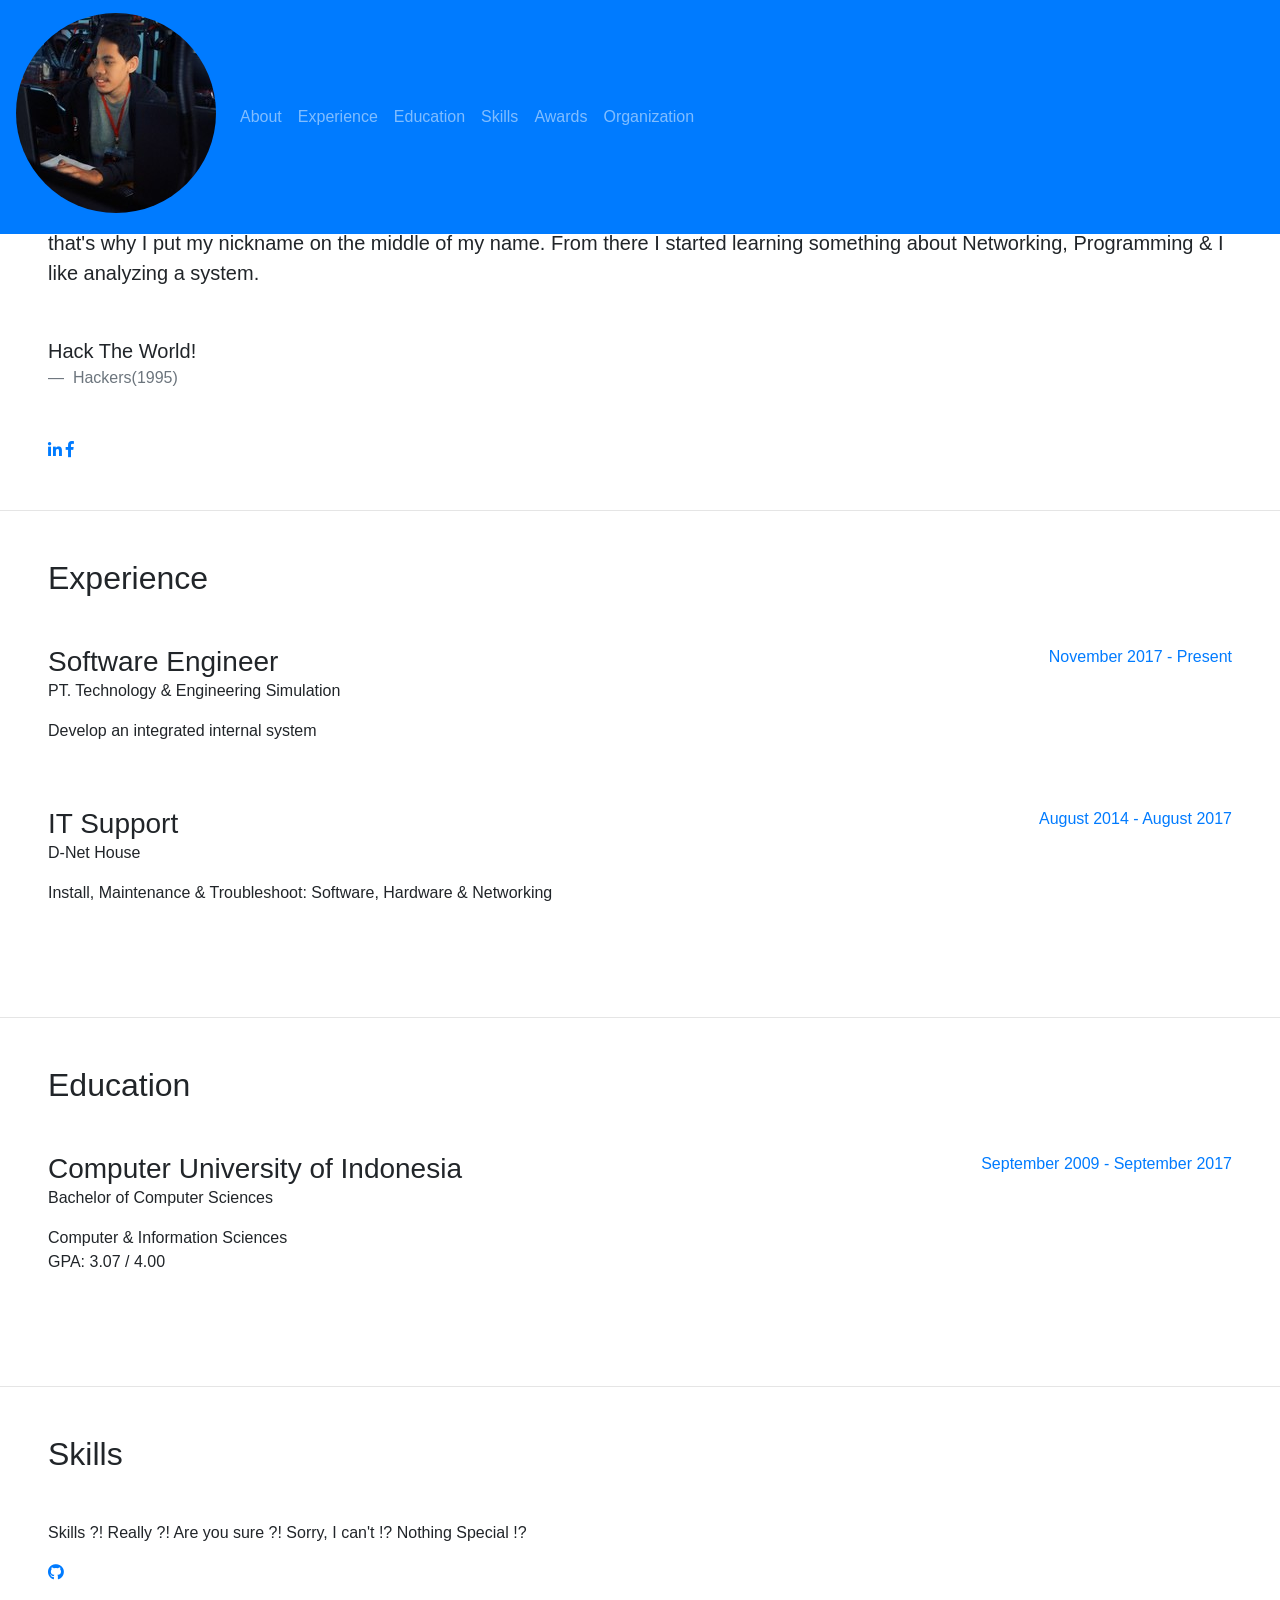
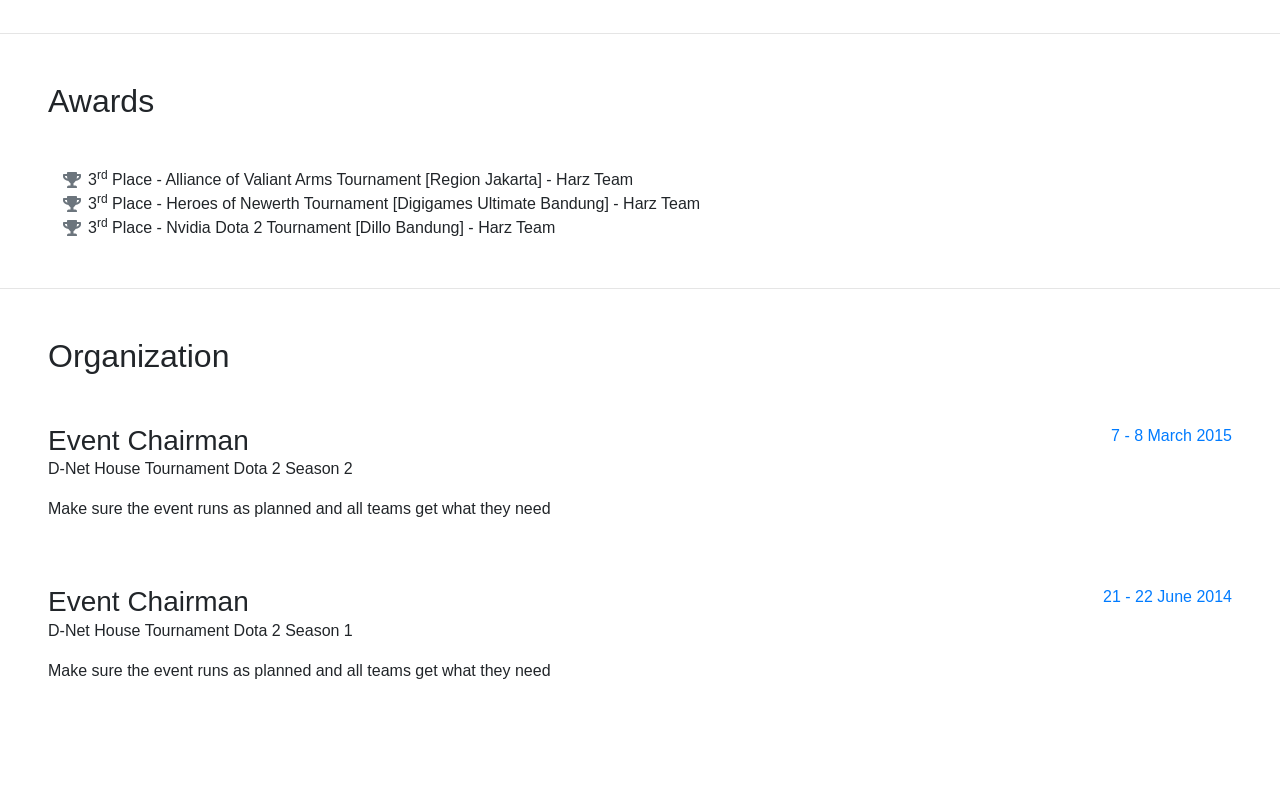
==== commit ce26b998: "Remove social section" ====
--- a/index.html
+++ b/index.html
@@ -41,9 +41,6 @@
             <a class="nav-link js-scroll-trigger" href="#about">About</a>
           </li>
           <li class="nav-item">
-            <a class="nav-link js-scroll-trigger" href="#social"> Social </a>
-          </li>
-          <li class="nav-item">
             <a class="nav-link js-scroll-trigger" href="#experience">Experience</a>
           </li>
           <li class="nav-item">
@@ -80,29 +77,14 @@
             At that time I played the Counter Strike 1.6 game with minimum specifications, Pentium 3.
             Maybe you can judge me as a gamers too, so that's why I put my nickname on the middle of my name.
             From there I started learning something about Networking, Programming & I like analyzing a system.
-            <blockquote class="blockquote">
+            <blockquote class="blockquote mb-5">
               <p class="mb-0"> Hack The World! </p>
               <footer class="blockquote-footer"> Hackers(1995) </footer>
             </blockquote>
           </p>
-        </div>
-      </section>
-
-      <hr class="m-0">
-
-      <section class="resume-section p-3 p-lg-5 d-flex flex-column" id="social">
-        <div class="my-auto">
-          <h2 class="mb-5"> Social </h2>
-          <div class="subheading mb-3"> Keep Connect </div>
           <div class="social-icons">
             <a href="https://linkedin.com/in/nakyasantini">
               <i class="fab fa-linkedin-in"></i>
-            </a>
-            <a href="https://twitter.com/nakyasantini">
-              <i class="fab fa-twitter"></i>
-            </a>
-            <a href="https://www.instagram.com/nakyasantini/">
-              <i class="fab fa-instagram"></i>
             </a>
             <a href="https://www.facebook.com/NakyaSantini">
               <i class="fab fa-facebook-f"></i>
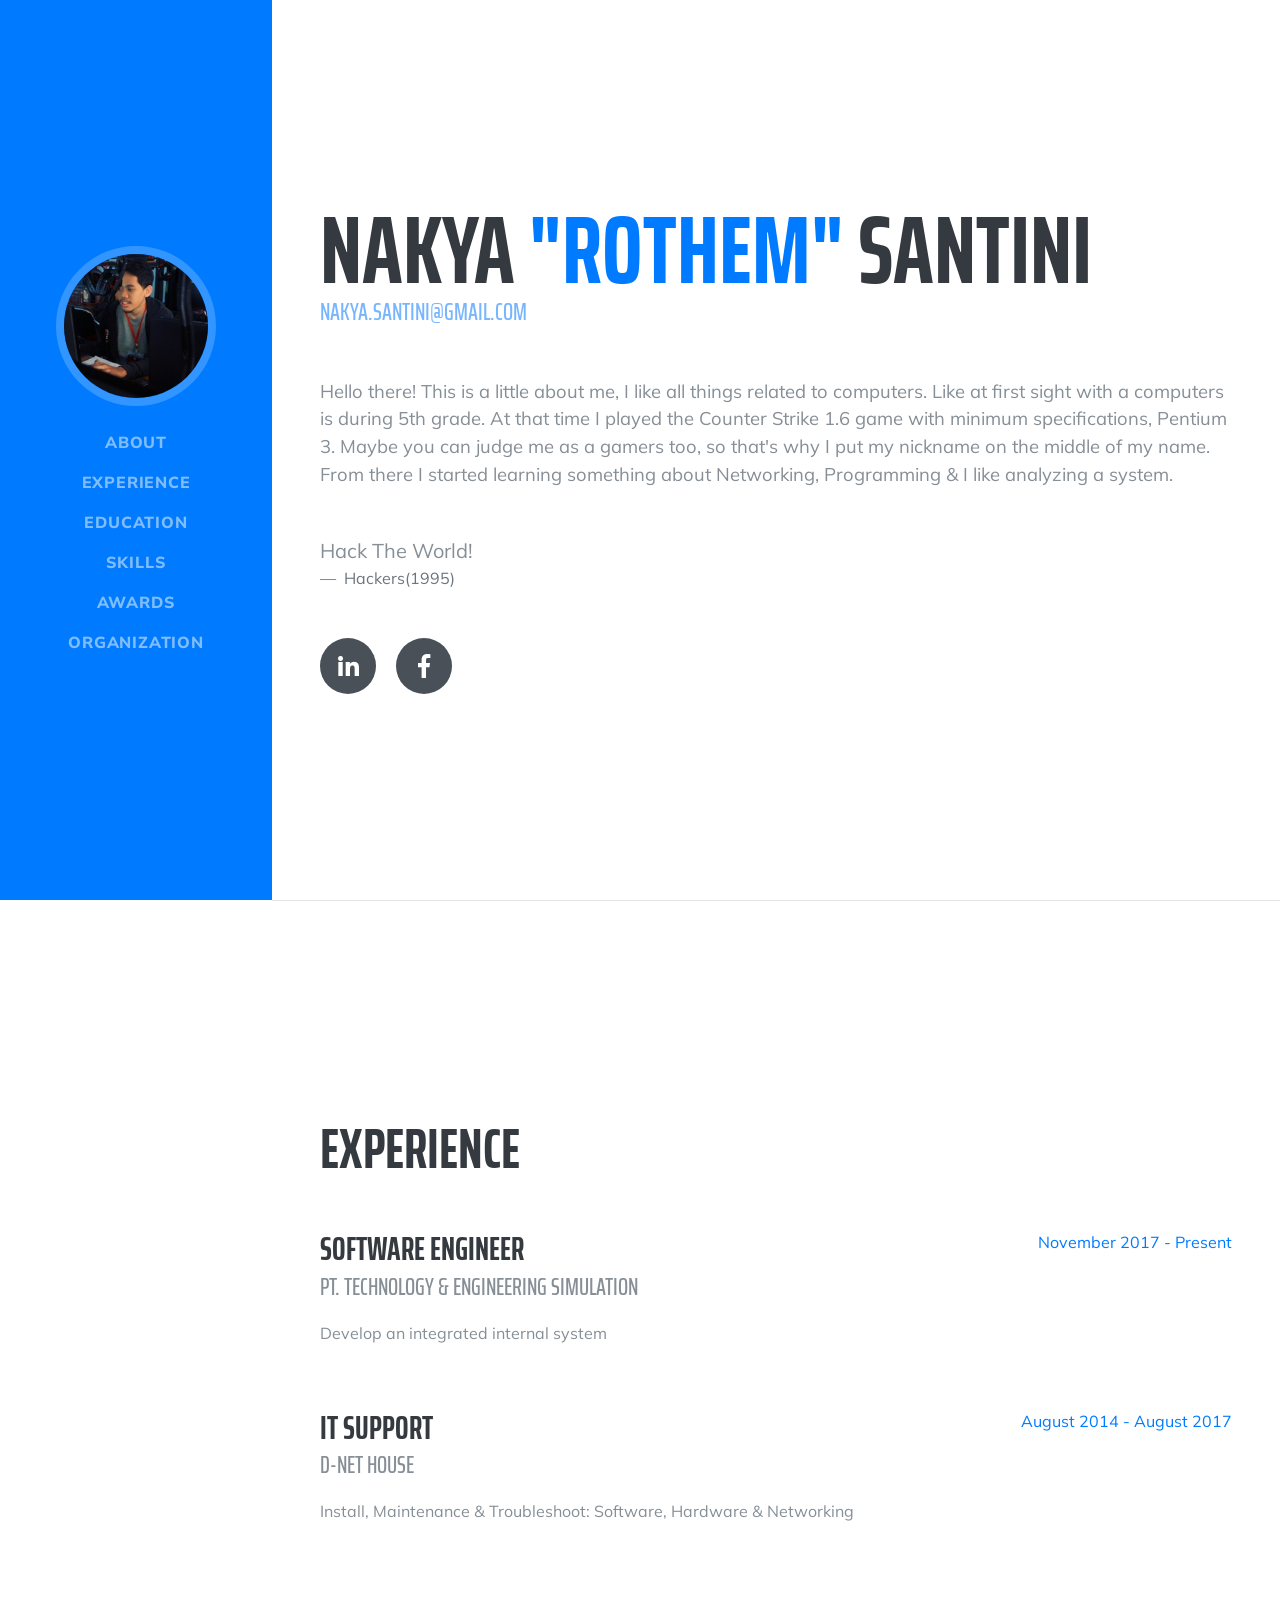
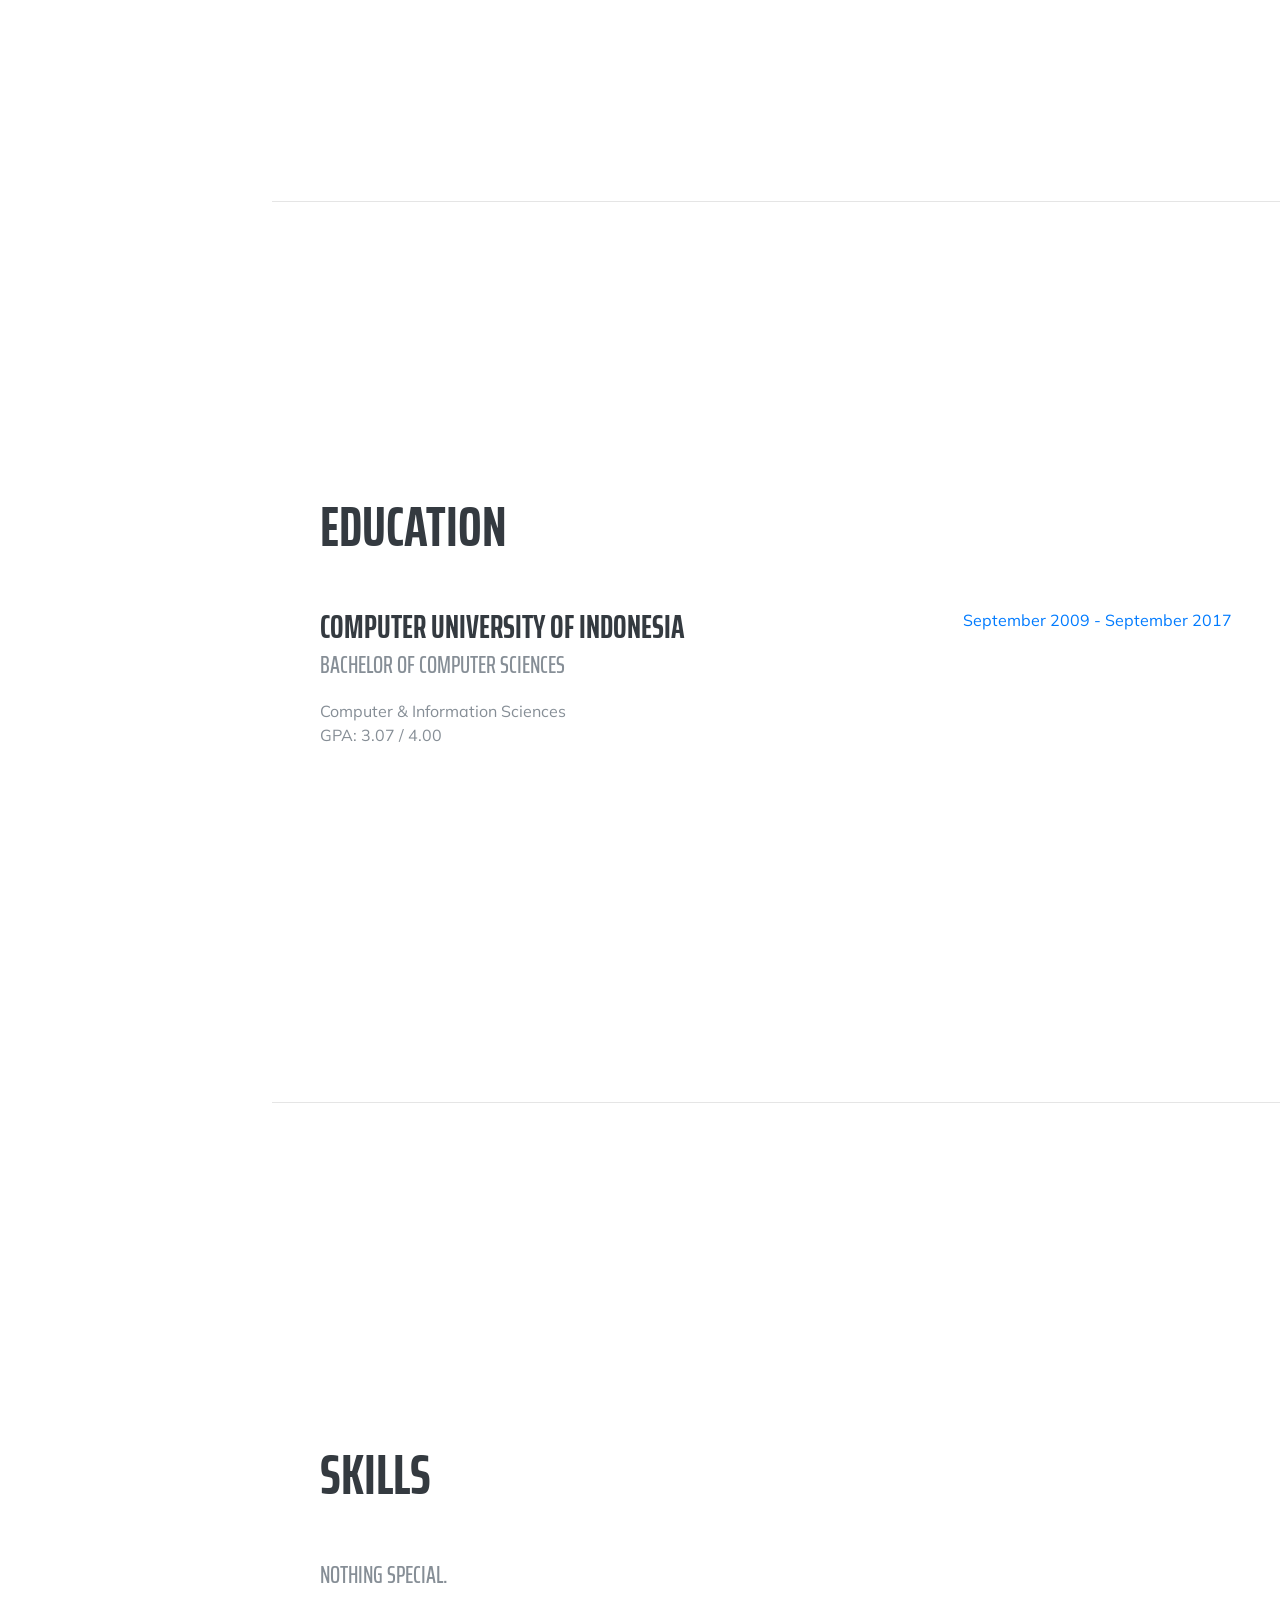
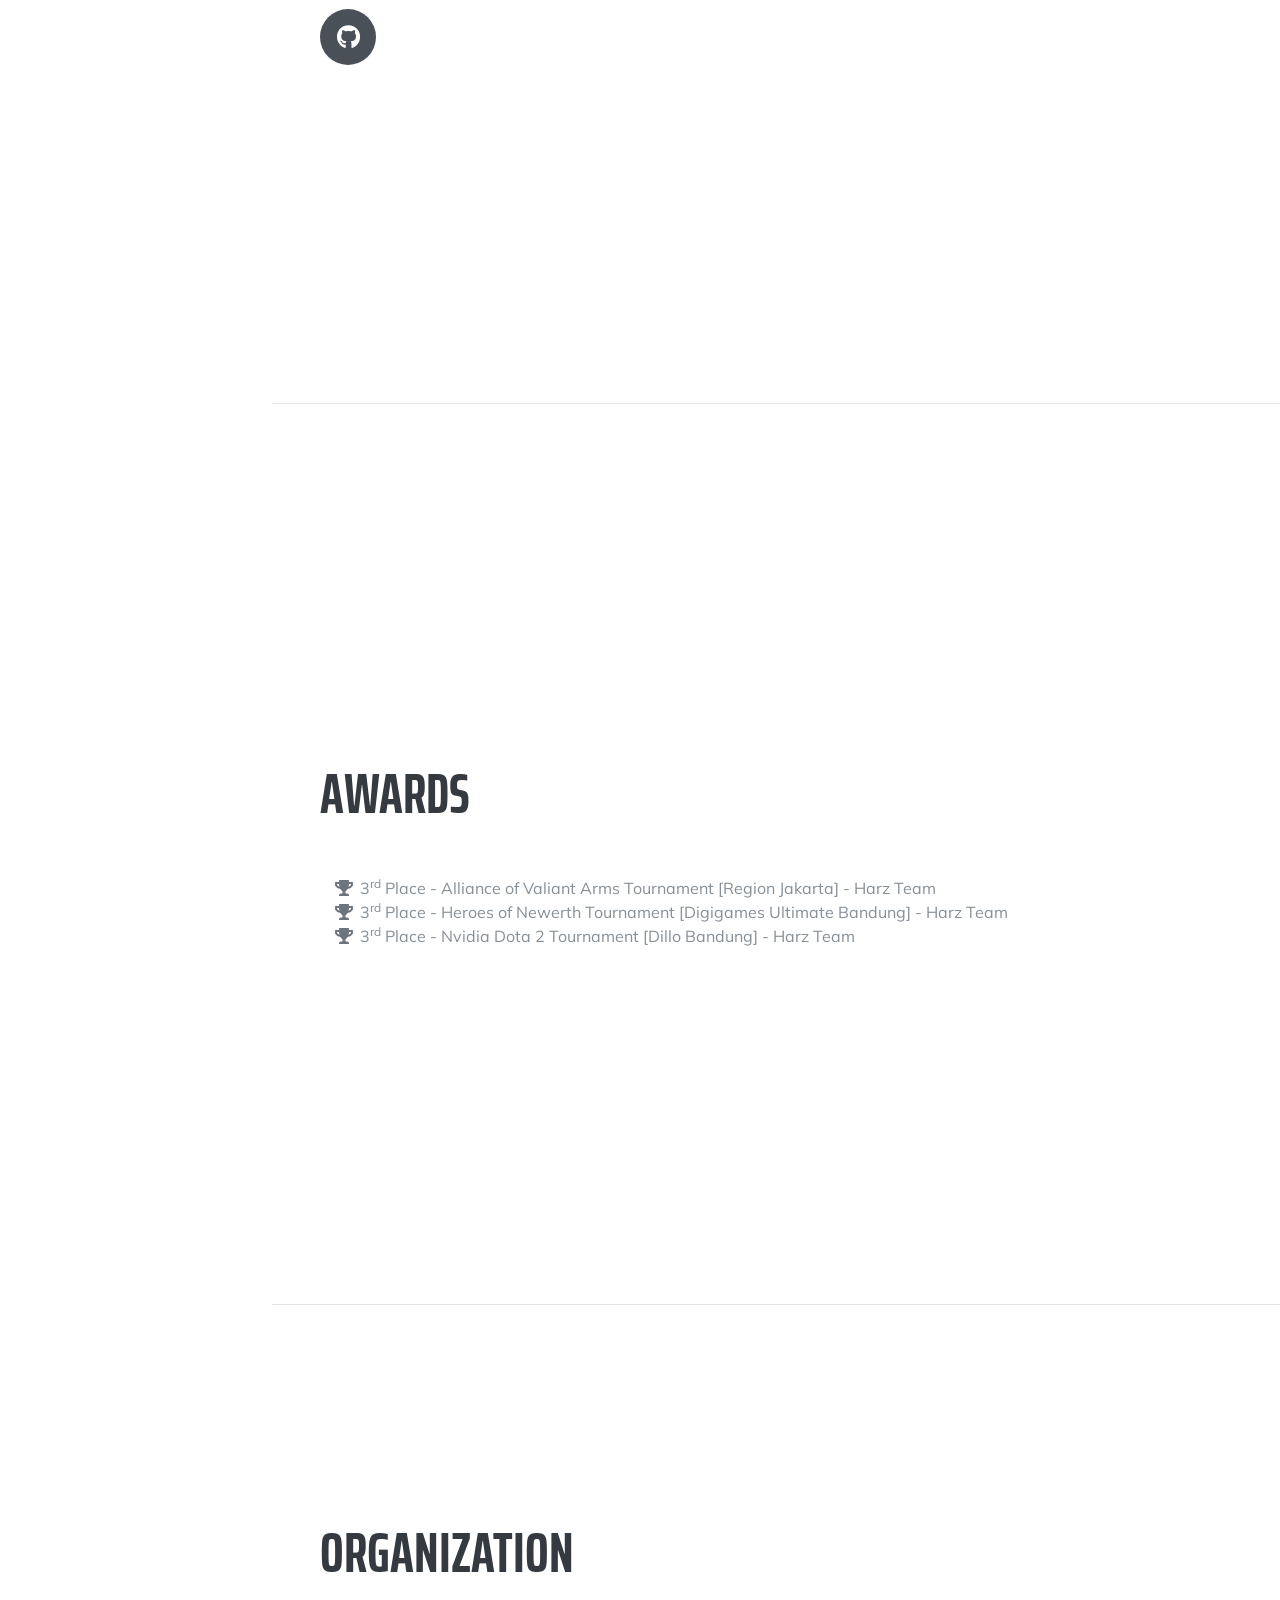
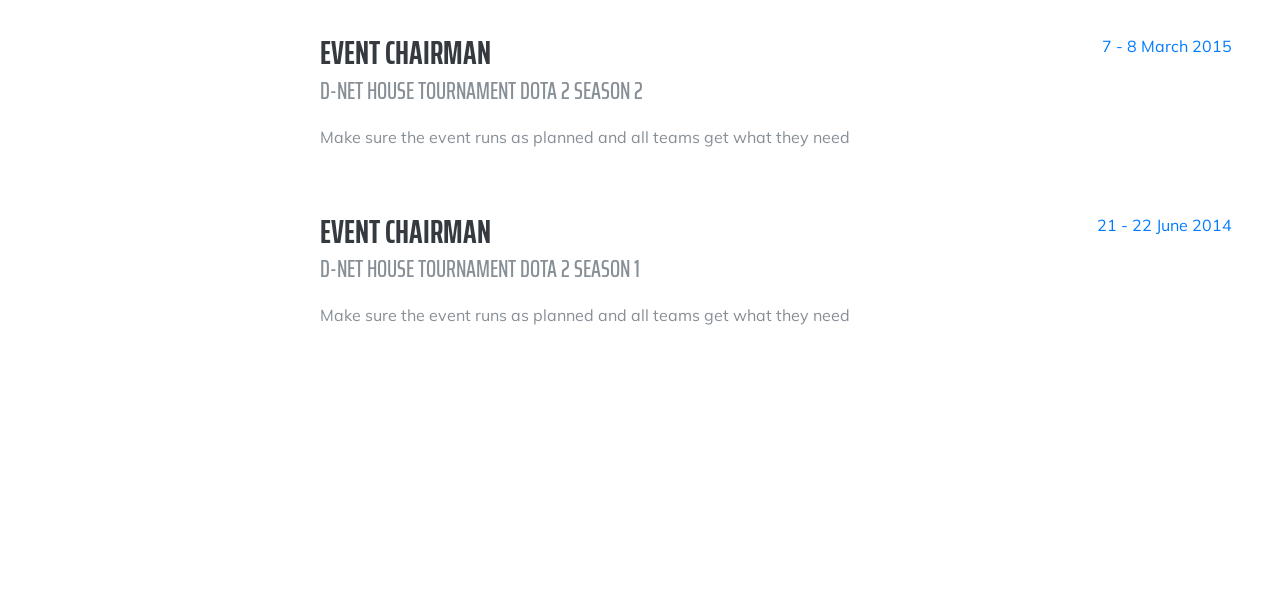
==== commit 68b06a9b: "Remove some address" ====
--- a/index.html
+++ b/index.html
@@ -68,7 +68,7 @@
             <span class="text-primary"> "Rothem" </span>
             Santini
           </h1>
-          <div class="subheading mb-5"> 07 Apple Street · Rancakendal, CO 40190 · +628170202294 ·
+          <div class="subheading mb-5">
             <a href="mailto:nakya.santini@gmail.com"> nakya.santini@gmail.com </a>
           </div>
           <p class="lead mb-5">
@@ -151,7 +151,7 @@
         <div class="my-auto">
           <h2 class="mb-5">Skills</h2>
 
-          <div class="subheading mb-3"> Skills ?! Really ?! Are you sure ?! Sorry, I can't !? Nothing Special !? </div>
+          <div class="subheading mb-3"> Nothing Special. </div>
           <div class="social-icons">
             <a href="https://github.com/tikusdugem">
               <i class="fab fa-github"></i>
--- a/css/resume.min.css
+++ b/css/resume.min.css
@@ -2,4 +2,4 @@
  * Start Bootstrap - Resume v5.0.2 (https://startbootstrap.com/template-overviews/resume)
  * Copyright 2013-2018 Start Bootstrap
  * Licensed under MIT (https://github.com/BlackrockDigital/startbootstrap-resume/blob/master/LICENSE)
- */body{font-family:Muli,-apple-system,BlinkMacSystemFont,'Segoe UI',Roboto,'Helvetica Neue',Arial,sans-serif,'Apple Color Emoji','Segoe UI Emoji','Segoe UI Symbol','Noto Color Emoji';padding-top:54px;color:#868e96}@media (min-width:992px){body{padding-top:0;padding-left:17rem}}h1,h2,h3,h4,h5,h6{font-family:'Saira Extra Condensed',-apple-system,BlinkMacSystemFont,'Segoe UI',Roboto,'Helvetica Neue',Arial,sans-serif,'Apple Color Emoji','Segoe UI Emoji','Segoe UI Symbol','Noto Color Emoji';font-weight:700;text-transform:uppercase;color:#343a40}h1{font-size:6rem;line-height:5.5rem}h2{font-size:3.5rem}h3{font-size:2rem}p.lead{font-size:1.15rem;font-weight:400}.subheading{text-transform:uppercase;font-weight:500;font-family:'Saira Extra Condensed',-apple-system,BlinkMacSystemFont,'Segoe UI',Roboto,'Helvetica Neue',Arial,sans-serif,'Apple Color Emoji','Segoe UI Emoji','Segoe UI Symbol','Noto Color Emoji';font-size:1.5rem}.social-icons a{display:inline-block;height:3.5rem;width:3.5rem;background-color:#495057;color:#fff!important;border-radius:100%;text-align:center;font-size:1.5rem;line-height:3.5rem;margin-right:1rem}.social-icons a:last-child{margin-right:0}.social-icons a:hover{background-color:#bd5d38}.dev-icons{font-size:3rem}.dev-icons .list-inline-item i:hover{color:#bd5d38}#sideNav .navbar-nav .nav-item .nav-link{font-weight:800;letter-spacing:.05rem;text-transform:uppercase}#sideNav .navbar-toggler:focus{outline-color:#d48a6e}@media (min-width:992px){#sideNav{text-align:center;position:fixed;top:0;left:0;display:-webkit-box;display:-ms-flexbox;display:flex;-webkit-box-orient:vertical;-webkit-box-direction:normal;-ms-flex-direction:column;flex-direction:column;width:17rem;height:100vh}#sideNav .navbar-brand{display:-webkit-box;display:-ms-flexbox;display:flex;margin:auto auto 0;padding:.5rem}#sideNav .navbar-brand .img-profile{max-width:10rem;max-height:10rem;border:.5rem solid rgba(255,255,255,.2)}#sideNav .navbar-collapse{display:-webkit-box;display:-ms-flexbox;display:flex;-webkit-box-align:start;-ms-flex-align:start;align-items:flex-start;-webkit-box-flex:0;-ms-flex-positive:0;flex-grow:0;width:100%;margin-bottom:auto}#sideNav .navbar-collapse .navbar-nav{-webkit-box-orient:vertical;-webkit-box-direction:normal;-ms-flex-direction:column;flex-direction:column;width:100%}#sideNav .navbar-collapse .navbar-nav .nav-item{display:block}#sideNav .navbar-collapse .navbar-nav .nav-item .nav-link{display:block}}section.resume-section{padding-top:5rem!important;padding-bottom:5rem!important;max-width:75rem}section.resume-section .resume-item .resume-date{min-width:none}@media (min-width:768px){section.resume-section{min-height:100vh}section.resume-section .resume-item .resume-date{min-width:18rem}}@media (min-width:992px){section.resume-section{padding-top:3rem!important;padding-bottom:3rem!important}}.bg-primary{background-color:#bd5d38!important}.text-primary{color:#bd5d38!important}a{color:#bd5d38}a:active,a:focus,a:hover{color:#824027}+ */body{font-family:Muli,-apple-system,BlinkMacSystemFont,'Segoe UI',Roboto,'Helvetica Neue',Arial,sans-serif,'Apple Color Emoji','Segoe UI Emoji','Segoe UI Symbol','Noto Color Emoji';padding-top:54px;color:#868e96}@media (min-width:992px){body{padding-top:0;padding-left:17rem}}h1,h2,h3,h4,h5,h6{font-family:'Saira Extra Condensed',-apple-system,BlinkMacSystemFont,'Segoe UI',Roboto,'Helvetica Neue',Arial,sans-serif,'Apple Color Emoji','Segoe UI Emoji','Segoe UI Symbol','Noto Color Emoji';font-weight:700;text-transform:uppercase;color:#343a40}h1{font-size:6rem;line-height:5.5rem}h2{font-size:3.5rem}h3{font-size:2rem}@media (max-width:530px){h1{font-size:3rem}}p.lead{font-size:1.15rem;font-weight:400}.subheading{text-transform:uppercase;font-weight:500;font-family:'Saira Extra Condensed',-apple-system,BlinkMacSystemFont,'Segoe UI',Roboto,'Helvetica Neue',Arial,sans-serif,'Apple Color Emoji','Segoe UI Emoji','Segoe UI Symbol','Noto Color Emoji';font-size:1.5rem}.social-icons a{display:inline-block;height:3.5rem;width:3.5rem;background-color:#495057;color:#fff!important;border-radius:100%;text-align:center;font-size:1.5rem;line-height:3.5rem;margin-right:1rem}.social-icons a:last-child{margin-right:0}.social-icons a:hover{background-color:#2b8cfd}.dev-icons{font-size:3rem}.dev-icons .list-inline-item i:hover{color:#bd5d38}#sideNav .navbar-nav .nav-item .nav-link{font-weight:800;letter-spacing:.05rem;text-transform:uppercase}#sideNav .navbar-toggler:focus{outline-color:#c3deff}@media (min-width:992px){#sideNav{text-align:center;position:fixed;top:0;left:0;display:-webkit-box;display:-ms-flexbox;display:flex;-webkit-box-orient:vertical;-webkit-box-direction:normal;-ms-flex-direction:column;flex-direction:column;width:17rem;height:100vh}#sideNav .navbar-brand{display:-webkit-box;display:-ms-flexbox;display:flex;margin:auto auto 0;padding:.5rem}#sideNav .navbar-brand .img-profile{max-width:10rem;max-height:10rem;border:.5rem solid rgba(255,255,255,.2)}#sideNav .navbar-collapse{display:-webkit-box;display:-ms-flexbox;display:flex;-webkit-box-align:start;-ms-flex-align:start;align-items:flex-start;-webkit-box-flex:0;-ms-flex-positive:0;flex-grow:0;width:100%;margin-bottom:auto}#sideNav .navbar-collapse .navbar-nav{-webkit-box-orient:vertical;-webkit-box-direction:normal;-ms-flex-direction:column;flex-direction:column;width:100%}#sideNav .navbar-collapse .navbar-nav .nav-item{display:block}#sideNav .navbar-collapse .navbar-nav .nav-item .nav-link{display:block}}section.resume-section{padding-top:5rem!important;padding-bottom:5rem!important;max-width:75rem}section.resume-section .resume-item .resume-date{min-width:none}@media (min-width:768px){section.resume-section{min-height:100vh}section.resume-section .resume-item .resume-date{min-width:18rem}}@media (min-width:992px){section.resume-section{padding-top:3rem!important;padding-bottom:3rem!important}}.bg-primary{background-color:#77b5fe}.text-primary{color:#77b5fe}a{color:#77b5fe}a:active,a:focus,a:hover{color:#2b8cfd}
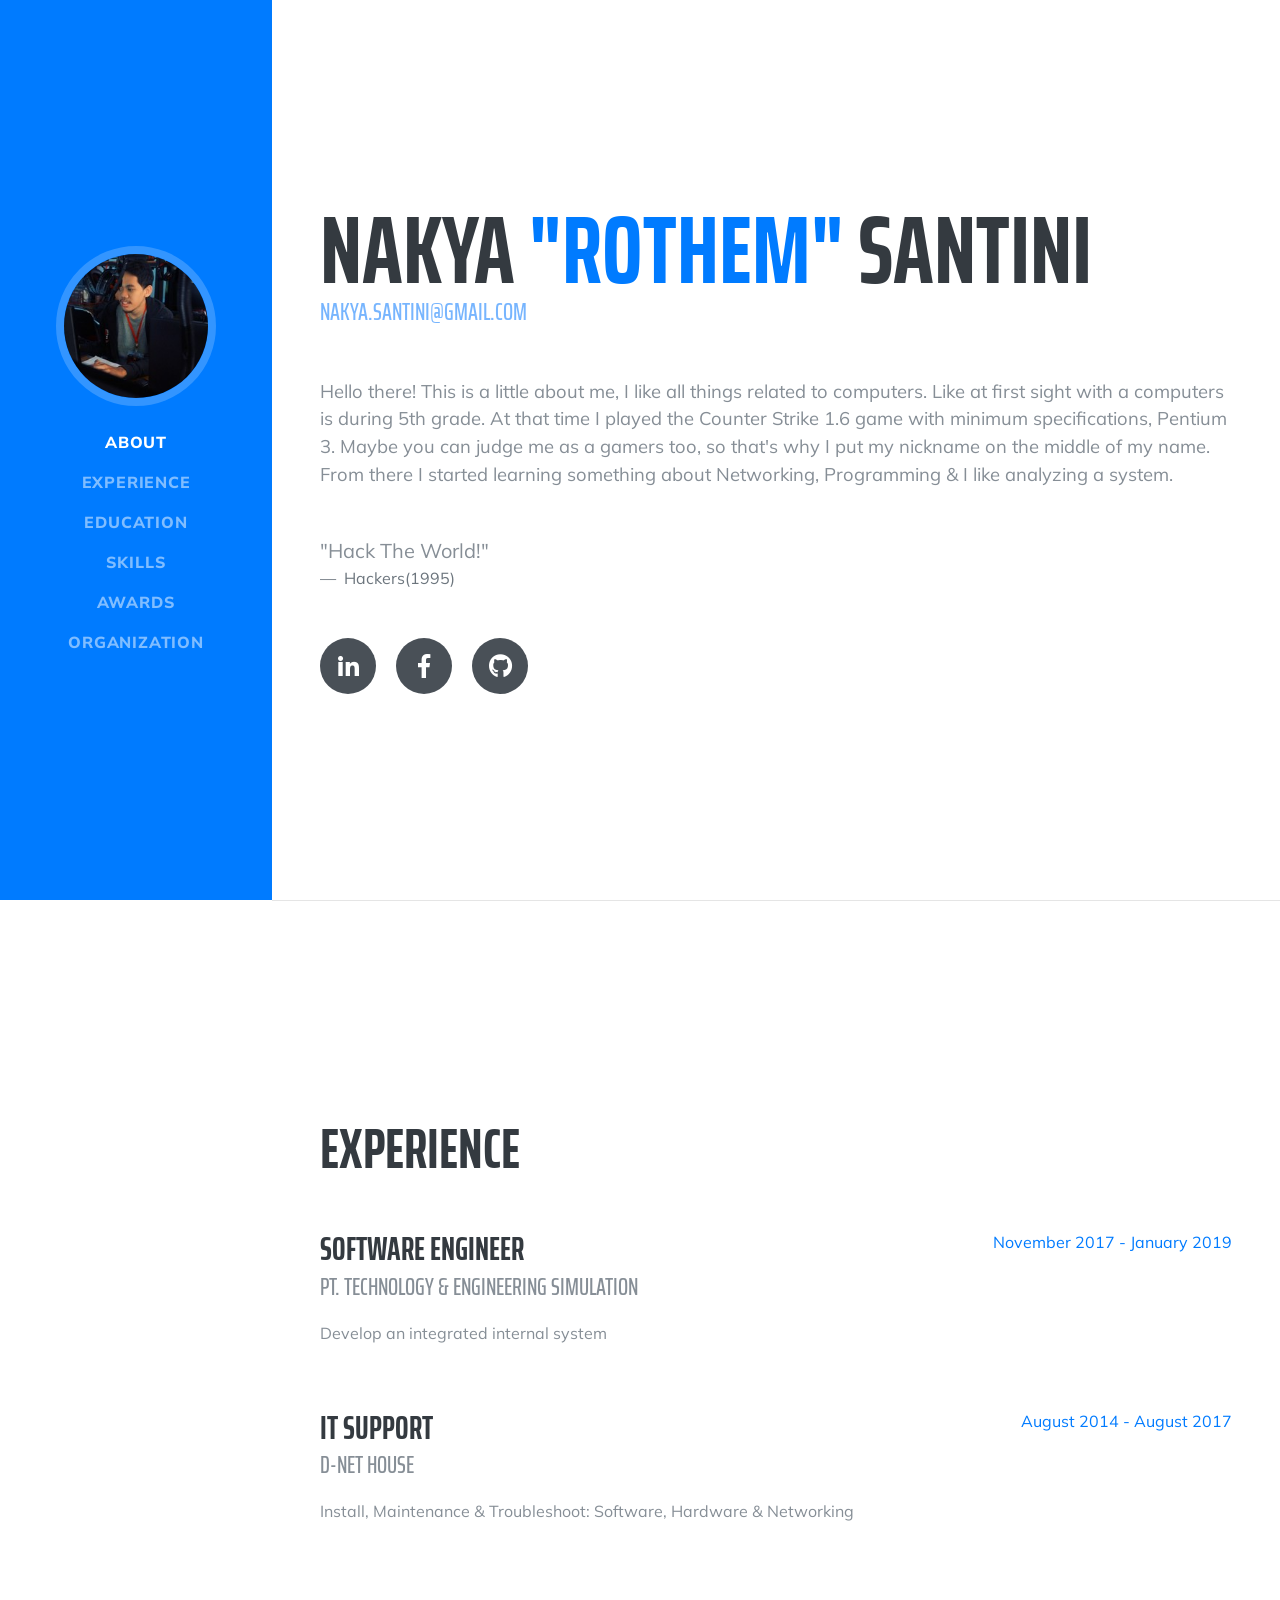
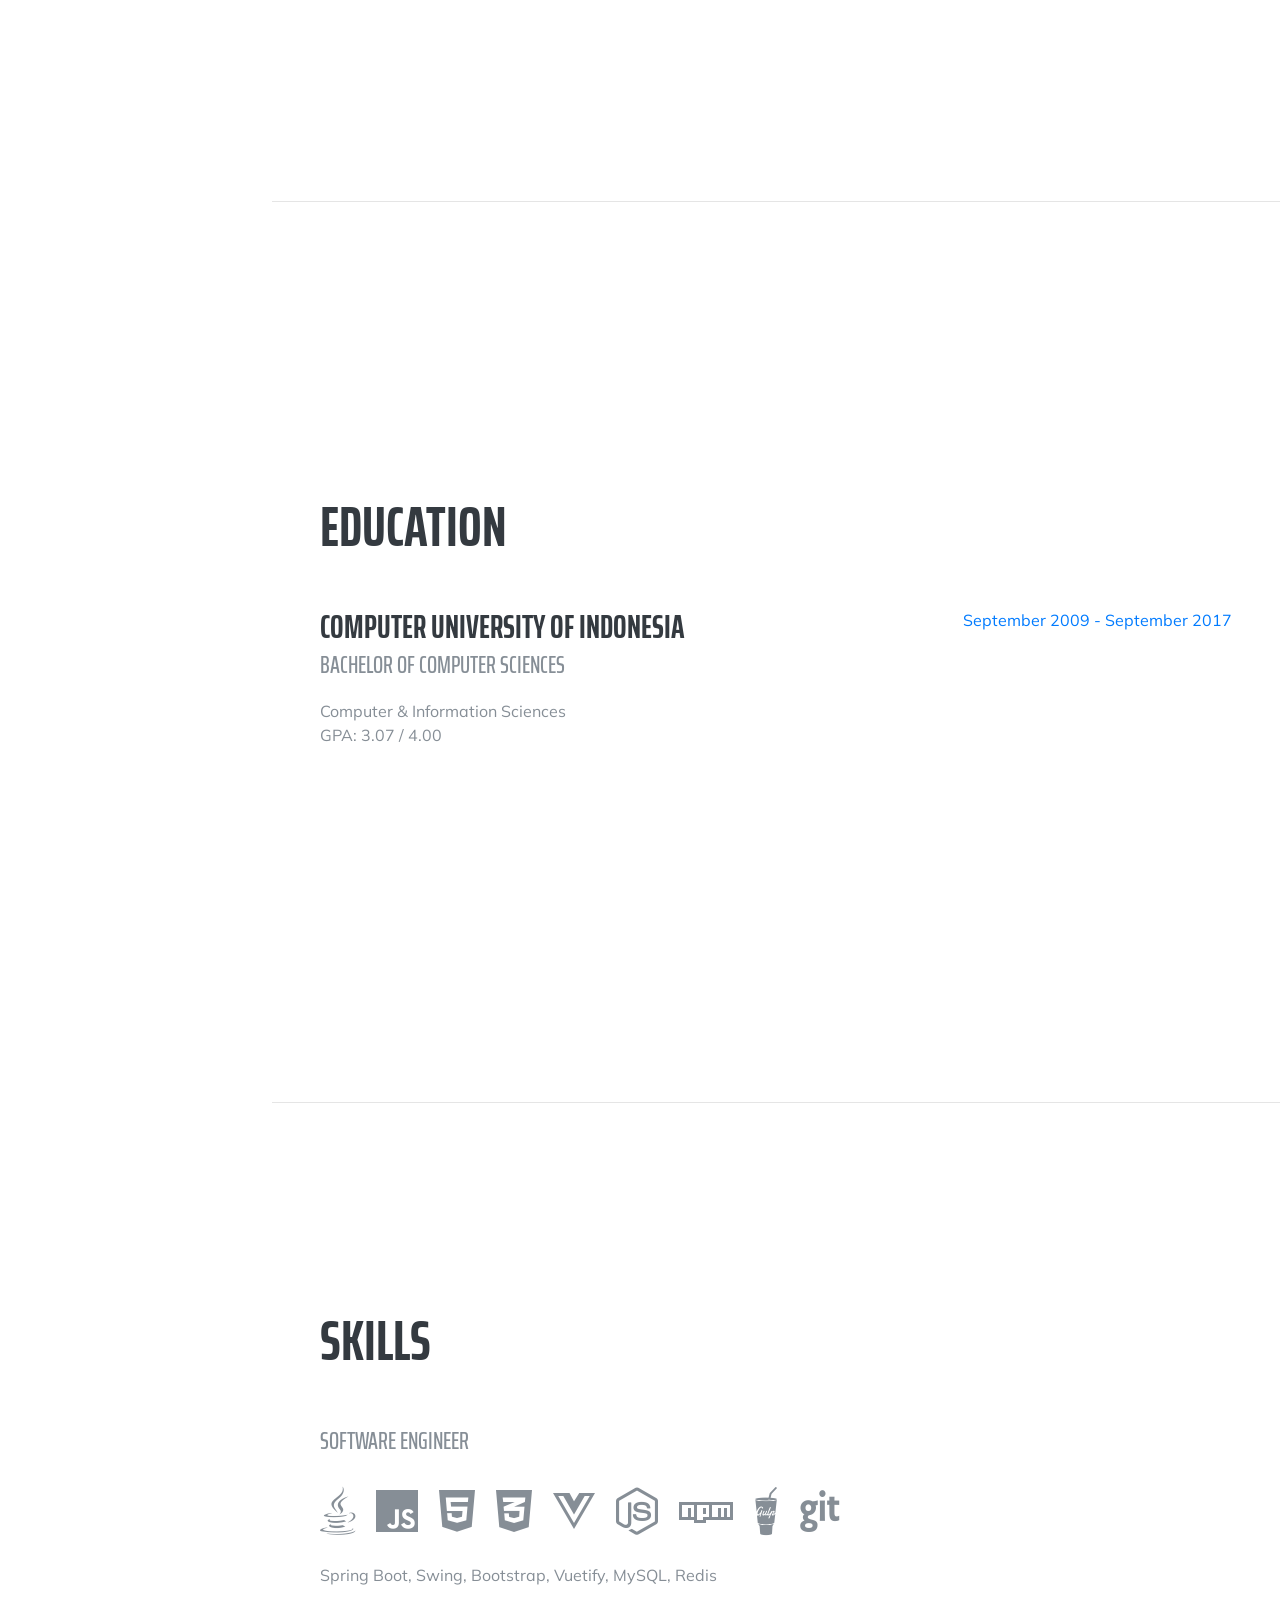
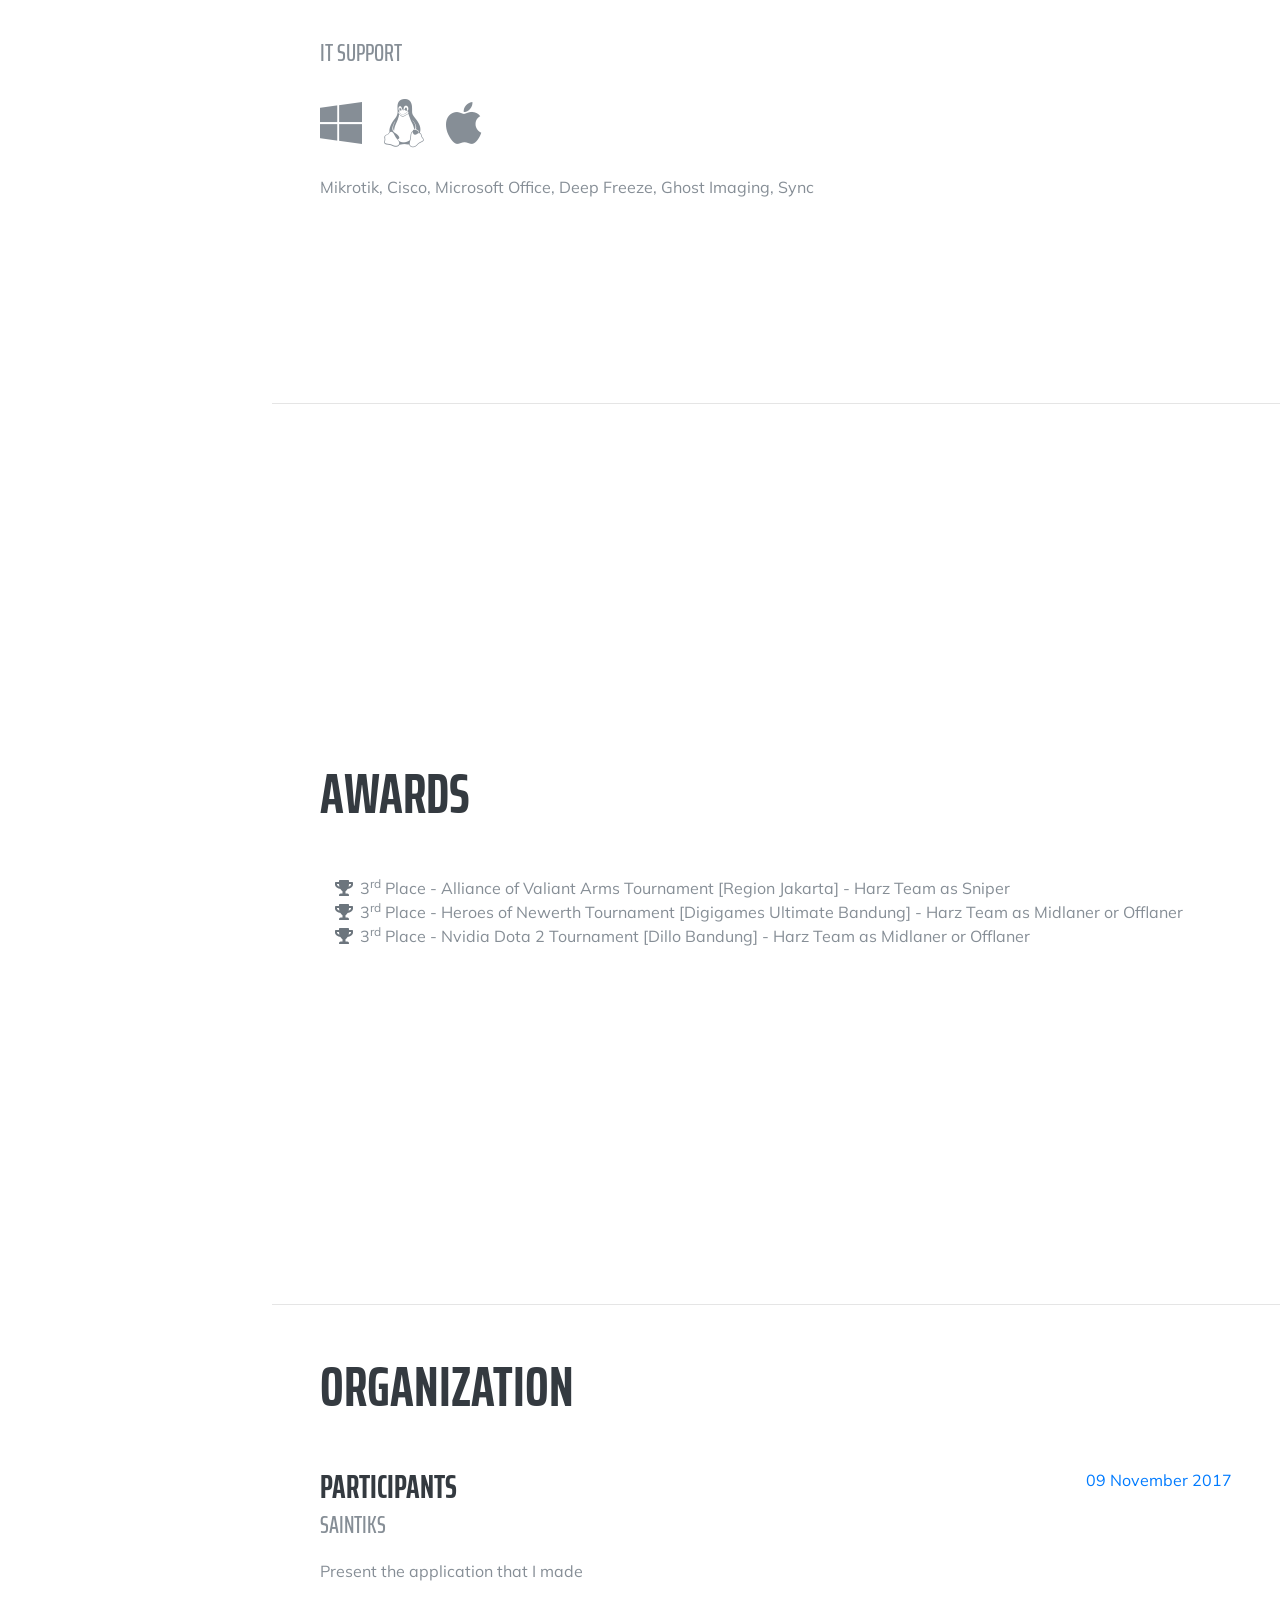
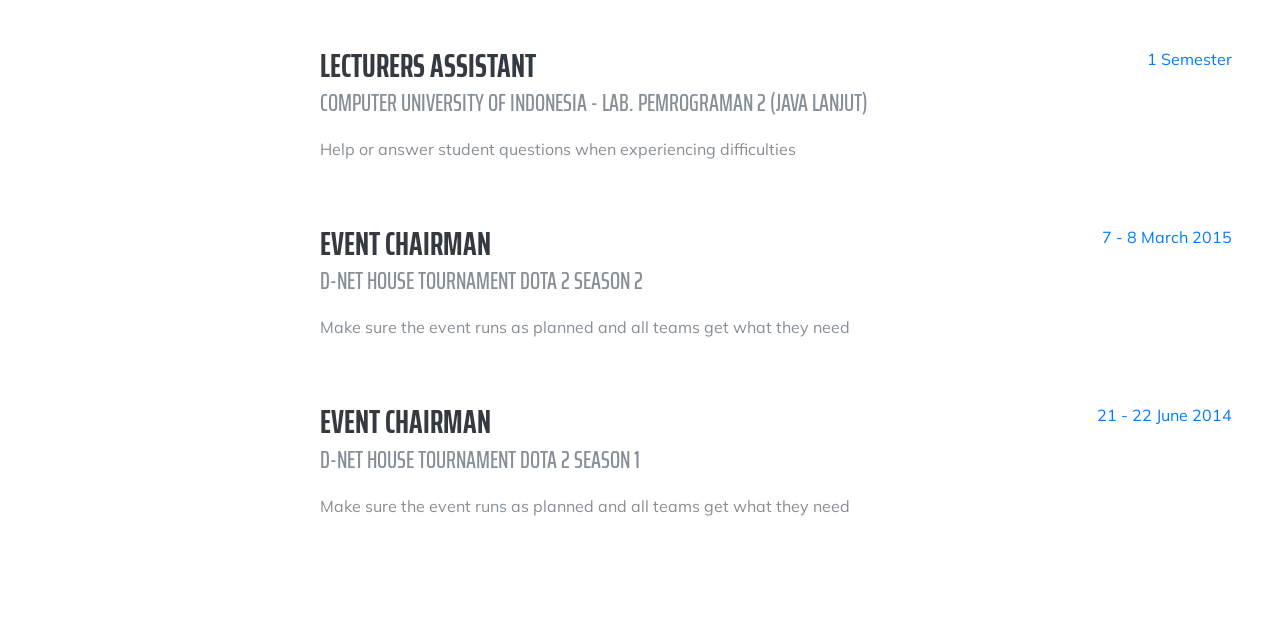
==== commit c5f4af07: "Updated Content" ====
--- a/index.html
+++ b/index.html
@@ -78,16 +78,19 @@
             Maybe you can judge me as a gamers too, so that's why I put my nickname on the middle of my name.
             From there I started learning something about Networking, Programming & I like analyzing a system.
             <blockquote class="blockquote mb-5">
-              <p class="mb-0"> Hack The World! </p>
+              <p class="mb-0"> "Hack The World!" </p>
               <footer class="blockquote-footer"> Hackers(1995) </footer>
             </blockquote>
           </p>
           <div class="social-icons">
-            <a href="https://linkedin.com/in/nakyasantini">
+            <a href="https://linkedin.com/in/nakyasantini" target="_blank">
               <i class="fab fa-linkedin-in"></i>
             </a>
-            <a href="https://www.facebook.com/NakyaSantini">
+            <a href="https://www.facebook.com/NakyaSantini" target="_blank">
               <i class="fab fa-facebook-f"></i>
+            </a>
+            <a href="https://github.com/tikusdugem" target="_blank">
+              <i class="fab fa-github"></i>
             </a>
           </div>
         </div>
@@ -106,7 +109,7 @@
               <p> Develop an integrated internal system </p>
             </div>
             <div class="resume-date text-md-right">
-              <span class="text-primary"> November 2017 - Present </span>
+              <span class="text-primary"> November 2017 - January 2019 </span>
             </div>
           </div>
 
@@ -151,13 +154,51 @@
         <div class="my-auto">
           <h2 class="mb-5">Skills</h2>
 
-          <div class="subheading mb-3"> Nothing Special. </div>
-          <div class="social-icons">
-            <a href="https://github.com/tikusdugem">
-              <i class="fab fa-github"></i>
-            </a>
-          </div>
-
+          <div class="subheading mb-3"> Software Engineer </div>
+          <ul class="list-inline dev-icons">
+            <li class="list-inline-item" data-title="asd">
+              <i class="fab fa-java"></i>
+            </li>
+            <li class="list-inline-item">
+              <i class="fab fa-js"></i>
+            </li>
+            <li class="list-inline-item">
+              <i class="fab fa-html5"></i>
+            </li>
+            <li class="list-inline-item">
+              <i class="fab fa-css3-alt"></i>
+            </li>
+            <li class="list-inline-item">
+              <i class="fab fa-vuejs"></i>
+            </li>
+            <li class="list-inline-item">
+              <i class="fab fa-node-js"></i>
+            </li>
+            <li class="list-inline-item">
+              <i class="fab fa-npm"></i>
+            </li>
+            <li class="list-inline-item">
+              <i class="fab fa-gulp"></i>
+            </li>
+            <li class="list-inline-item">
+              <i class="fab fa-git"></i>
+            </li>
+          </ul>
+          <div> Spring Boot, Swing, Bootstrap, Vuetify, MySQL, Redis </div>
+
+          <div class="subheading mb-3 mt-5"> IT Support </div>
+          <ul class="list-inline dev-icons">
+            <li class="list-inline-item">
+              <i class="fab fa-windows"></i>
+            </li>
+            <li class="list-inline-item">
+              <i class="fab fa-linux"></i>
+            </li>
+            <li class="list-inline-item">
+              <i class="fab fa-apple"></i>
+            </li>
+          </ul>
+          <div> Mikrotik, Cisco, Microsoft Office, Deep Freeze, Ghost Imaging, Sync </div>
         </div>
       </section>
 
@@ -169,15 +210,15 @@
           <ul class="fa-ul mb-0">
             <li>
               <i class="fa-li fa fa-trophy text-secondary"></i> 3<sup>rd</sup>
-              Place - Alliance of Valiant Arms Tournament [Region Jakarta] - Harz Team
+              Place - Alliance of Valiant Arms Tournament [Region Jakarta] - Harz Team as Sniper
             </li>
             <li>
               <i class="fa-li fa fa-trophy text-secondary"></i> 3<sup>rd</sup>
-              Place - Heroes of Newerth Tournament [Digigames Ultimate Bandung] - Harz Team
+              Place - Heroes of Newerth Tournament [Digigames Ultimate Bandung] - Harz Team as Midlaner or Offlaner
             </li>
             <li>
               <i class="fa-li fa fa-trophy text-secondary"></i> 3<sup>rd</sup>
-              Place - Nvidia Dota 2 Tournament [Dillo Bandung] - Harz Team
+              Place - Nvidia Dota 2 Tournament [Dillo Bandung] - Harz Team as Midlaner or Offlaner
             </li>
           </ul>
         </div>
@@ -188,6 +229,28 @@
       <section class="resume-section p-3 p-lg-5 d-flex flex-column" id="organization">
         <div class="my-auto">
           <h2 class="mb-5"> Organization </h2>
+
+          <div class="resume-item d-flex flex-column flex-md-row mb-5">
+            <div class="resume-content mr-auto">
+              <h3 class="mb-0"> Participants </h3>
+              <div class="subheading mb-3"> Saintiks </div>
+              <p> Present the application that I made </p>
+            </div>
+            <div class="resume-date text-md-right">
+              <span class="text-primary"> 09 November 2017 </span>
+            </div>
+          </div>
+
+          <div class="resume-item d-flex flex-column flex-md-row mb-5">
+            <div class="resume-content mr-auto">
+              <h3 class="mb-0"> Lecturers Assistant </h3>
+              <div class="subheading mb-3"> Computer University of Indonesia - Lab. Pemrograman 2 (Java Lanjut) </div>
+              <p> Help or answer student questions when experiencing difficulties </p>
+            </div>
+            <div class="resume-date text-md-right">
+              <span class="text-primary"> 1 Semester </span>
+            </div>
+          </div>
 
           <div class="resume-item d-flex flex-column flex-md-row mb-5">
             <div class="resume-content mr-auto">
--- a/css/resume.min.css
+++ b/css/resume.min.css
@@ -1,5 +1,5 @@
 /*!
  * Start Bootstrap - Resume v5.0.2 (https://startbootstrap.com/template-overviews/resume)
- * Copyright 2013-2018 Start Bootstrap
+ * Copyright 2013-2019 Start Bootstrap
  * Licensed under MIT (https://github.com/BlackrockDigital/startbootstrap-resume/blob/master/LICENSE)
- */body{font-family:Muli,-apple-system,BlinkMacSystemFont,'Segoe UI',Roboto,'Helvetica Neue',Arial,sans-serif,'Apple Color Emoji','Segoe UI Emoji','Segoe UI Symbol','Noto Color Emoji';padding-top:54px;color:#868e96}@media (min-width:992px){body{padding-top:0;padding-left:17rem}}h1,h2,h3,h4,h5,h6{font-family:'Saira Extra Condensed',-apple-system,BlinkMacSystemFont,'Segoe UI',Roboto,'Helvetica Neue',Arial,sans-serif,'Apple Color Emoji','Segoe UI Emoji','Segoe UI Symbol','Noto Color Emoji';font-weight:700;text-transform:uppercase;color:#343a40}h1{font-size:6rem;line-height:5.5rem}h2{font-size:3.5rem}h3{font-size:2rem}@media (max-width:530px){h1{font-size:3rem}}p.lead{font-size:1.15rem;font-weight:400}.subheading{text-transform:uppercase;font-weight:500;font-family:'Saira Extra Condensed',-apple-system,BlinkMacSystemFont,'Segoe UI',Roboto,'Helvetica Neue',Arial,sans-serif,'Apple Color Emoji','Segoe UI Emoji','Segoe UI Symbol','Noto Color Emoji';font-size:1.5rem}.social-icons a{display:inline-block;height:3.5rem;width:3.5rem;background-color:#495057;color:#fff!important;border-radius:100%;text-align:center;font-size:1.5rem;line-height:3.5rem;margin-right:1rem}.social-icons a:last-child{margin-right:0}.social-icons a:hover{background-color:#2b8cfd}.dev-icons{font-size:3rem}.dev-icons .list-inline-item i:hover{color:#bd5d38}#sideNav .navbar-nav .nav-item .nav-link{font-weight:800;letter-spacing:.05rem;text-transform:uppercase}#sideNav .navbar-toggler:focus{outline-color:#c3deff}@media (min-width:992px){#sideNav{text-align:center;position:fixed;top:0;left:0;display:-webkit-box;display:-ms-flexbox;display:flex;-webkit-box-orient:vertical;-webkit-box-direction:normal;-ms-flex-direction:column;flex-direction:column;width:17rem;height:100vh}#sideNav .navbar-brand{display:-webkit-box;display:-ms-flexbox;display:flex;margin:auto auto 0;padding:.5rem}#sideNav .navbar-brand .img-profile{max-width:10rem;max-height:10rem;border:.5rem solid rgba(255,255,255,.2)}#sideNav .navbar-collapse{display:-webkit-box;display:-ms-flexbox;display:flex;-webkit-box-align:start;-ms-flex-align:start;align-items:flex-start;-webkit-box-flex:0;-ms-flex-positive:0;flex-grow:0;width:100%;margin-bottom:auto}#sideNav .navbar-collapse .navbar-nav{-webkit-box-orient:vertical;-webkit-box-direction:normal;-ms-flex-direction:column;flex-direction:column;width:100%}#sideNav .navbar-collapse .navbar-nav .nav-item{display:block}#sideNav .navbar-collapse .navbar-nav .nav-item .nav-link{display:block}}section.resume-section{padding-top:5rem!important;padding-bottom:5rem!important;max-width:75rem}section.resume-section .resume-item .resume-date{min-width:none}@media (min-width:768px){section.resume-section{min-height:100vh}section.resume-section .resume-item .resume-date{min-width:18rem}}@media (min-width:992px){section.resume-section{padding-top:3rem!important;padding-bottom:3rem!important}}.bg-primary{background-color:#77b5fe}.text-primary{color:#77b5fe}a{color:#77b5fe}a:active,a:focus,a:hover{color:#2b8cfd}+ */body{font-family:Muli,-apple-system,BlinkMacSystemFont,'Segoe UI',Roboto,'Helvetica Neue',Arial,sans-serif,'Apple Color Emoji','Segoe UI Emoji','Segoe UI Symbol','Noto Color Emoji';padding-top:54px;color:#868e96}@media (min-width:992px){body{padding-top:0;padding-left:17rem}}h1,h2,h3,h4,h5,h6{font-family:'Saira Extra Condensed',-apple-system,BlinkMacSystemFont,'Segoe UI',Roboto,'Helvetica Neue',Arial,sans-serif,'Apple Color Emoji','Segoe UI Emoji','Segoe UI Symbol','Noto Color Emoji';font-weight:700;text-transform:uppercase;color:#343a40}h1{font-size:6rem;line-height:5.5rem}h2{font-size:3.5rem}h3{font-size:2rem}@media (max-width:530px){h1{font-size:3rem}}p.lead{font-size:1.15rem;font-weight:400}.subheading{text-transform:uppercase;font-weight:500;font-family:'Saira Extra Condensed',-apple-system,BlinkMacSystemFont,'Segoe UI',Roboto,'Helvetica Neue',Arial,sans-serif,'Apple Color Emoji','Segoe UI Emoji','Segoe UI Symbol','Noto Color Emoji';font-size:1.5rem}.social-icons a{display:inline-block;height:3.5rem;width:3.5rem;background-color:#495057;color:#fff!important;border-radius:100%;text-align:center;font-size:1.5rem;line-height:3.5rem;margin-right:1rem}.social-icons a:last-child{margin-right:0}.social-icons a:hover{background-color:#2b8cfd}.dev-icons{font-size:3rem}.dev-icons .list-inline-item i:hover{color:#2b8cfd}#sideNav .navbar-nav .nav-item .nav-link{font-weight:800;letter-spacing:.05rem;text-transform:uppercase}#sideNav .navbar-toggler:focus{outline-color:#c3deff}@media (min-width:992px){#sideNav{text-align:center;position:fixed;top:0;left:0;display:-webkit-box;display:-ms-flexbox;display:flex;-webkit-box-orient:vertical;-webkit-box-direction:normal;-ms-flex-direction:column;flex-direction:column;width:17rem;height:100vh}#sideNav .navbar-brand{display:-webkit-box;display:-ms-flexbox;display:flex;margin:auto auto 0;padding:.5rem}#sideNav .navbar-brand .img-profile{max-width:10rem;max-height:10rem;border:.5rem solid rgba(255,255,255,.2)}#sideNav .navbar-collapse{display:-webkit-box;display:-ms-flexbox;display:flex;-webkit-box-align:start;-ms-flex-align:start;align-items:flex-start;-webkit-box-flex:0;-ms-flex-positive:0;flex-grow:0;width:100%;margin-bottom:auto}#sideNav .navbar-collapse .navbar-nav{-webkit-box-orient:vertical;-webkit-box-direction:normal;-ms-flex-direction:column;flex-direction:column;width:100%}#sideNav .navbar-collapse .navbar-nav .nav-item{display:block}#sideNav .navbar-collapse .navbar-nav .nav-item .nav-link{display:block}}section.resume-section{padding-top:5rem!important;padding-bottom:5rem!important;max-width:75rem}section.resume-section .resume-item .resume-date{min-width:none}@media (min-width:768px){section.resume-section{min-height:100vh}section.resume-section .resume-item .resume-date{min-width:18rem}}@media (min-width:992px){section.resume-section{padding-top:3rem!important;padding-bottom:3rem!important}}.bg-primary{background-color:#77b5fe}.text-primary{color:#77b5fe}a{color:#77b5fe}a:active,a:focus,a:hover{color:#2b8cfd}
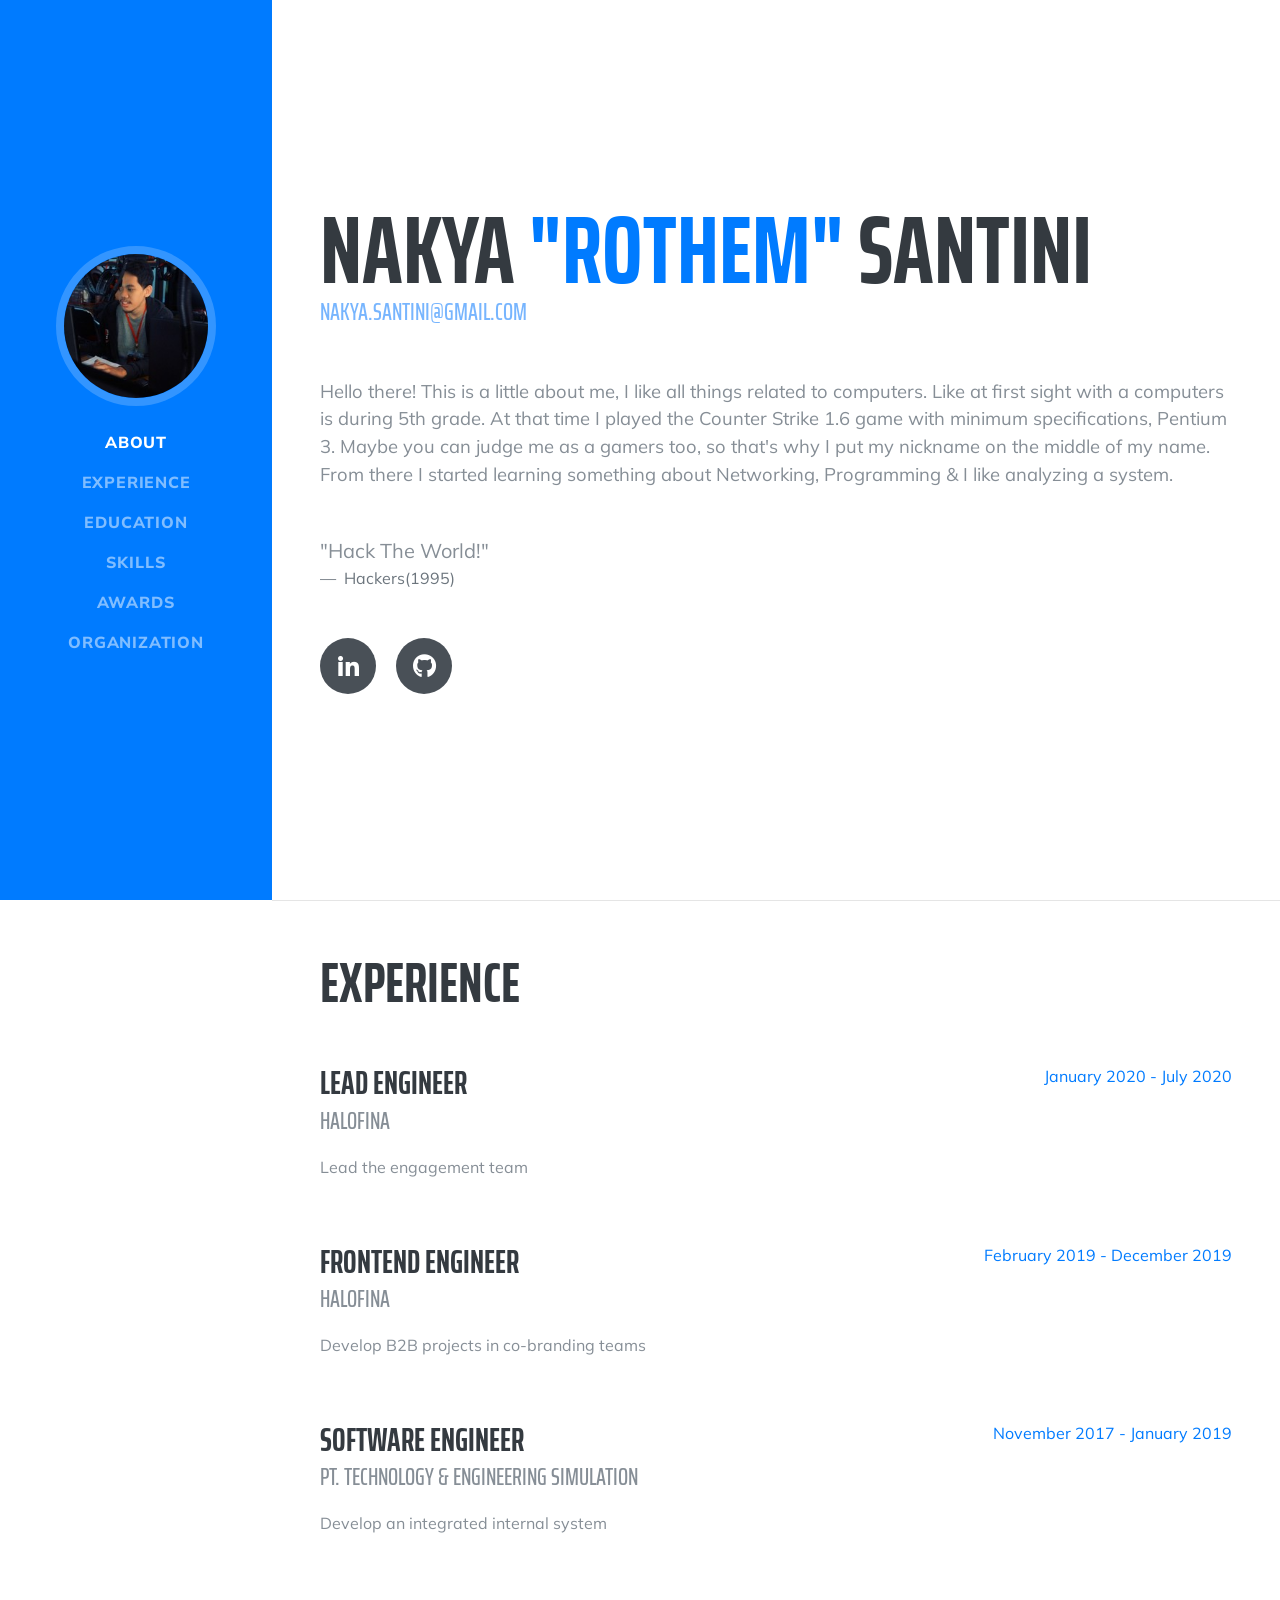
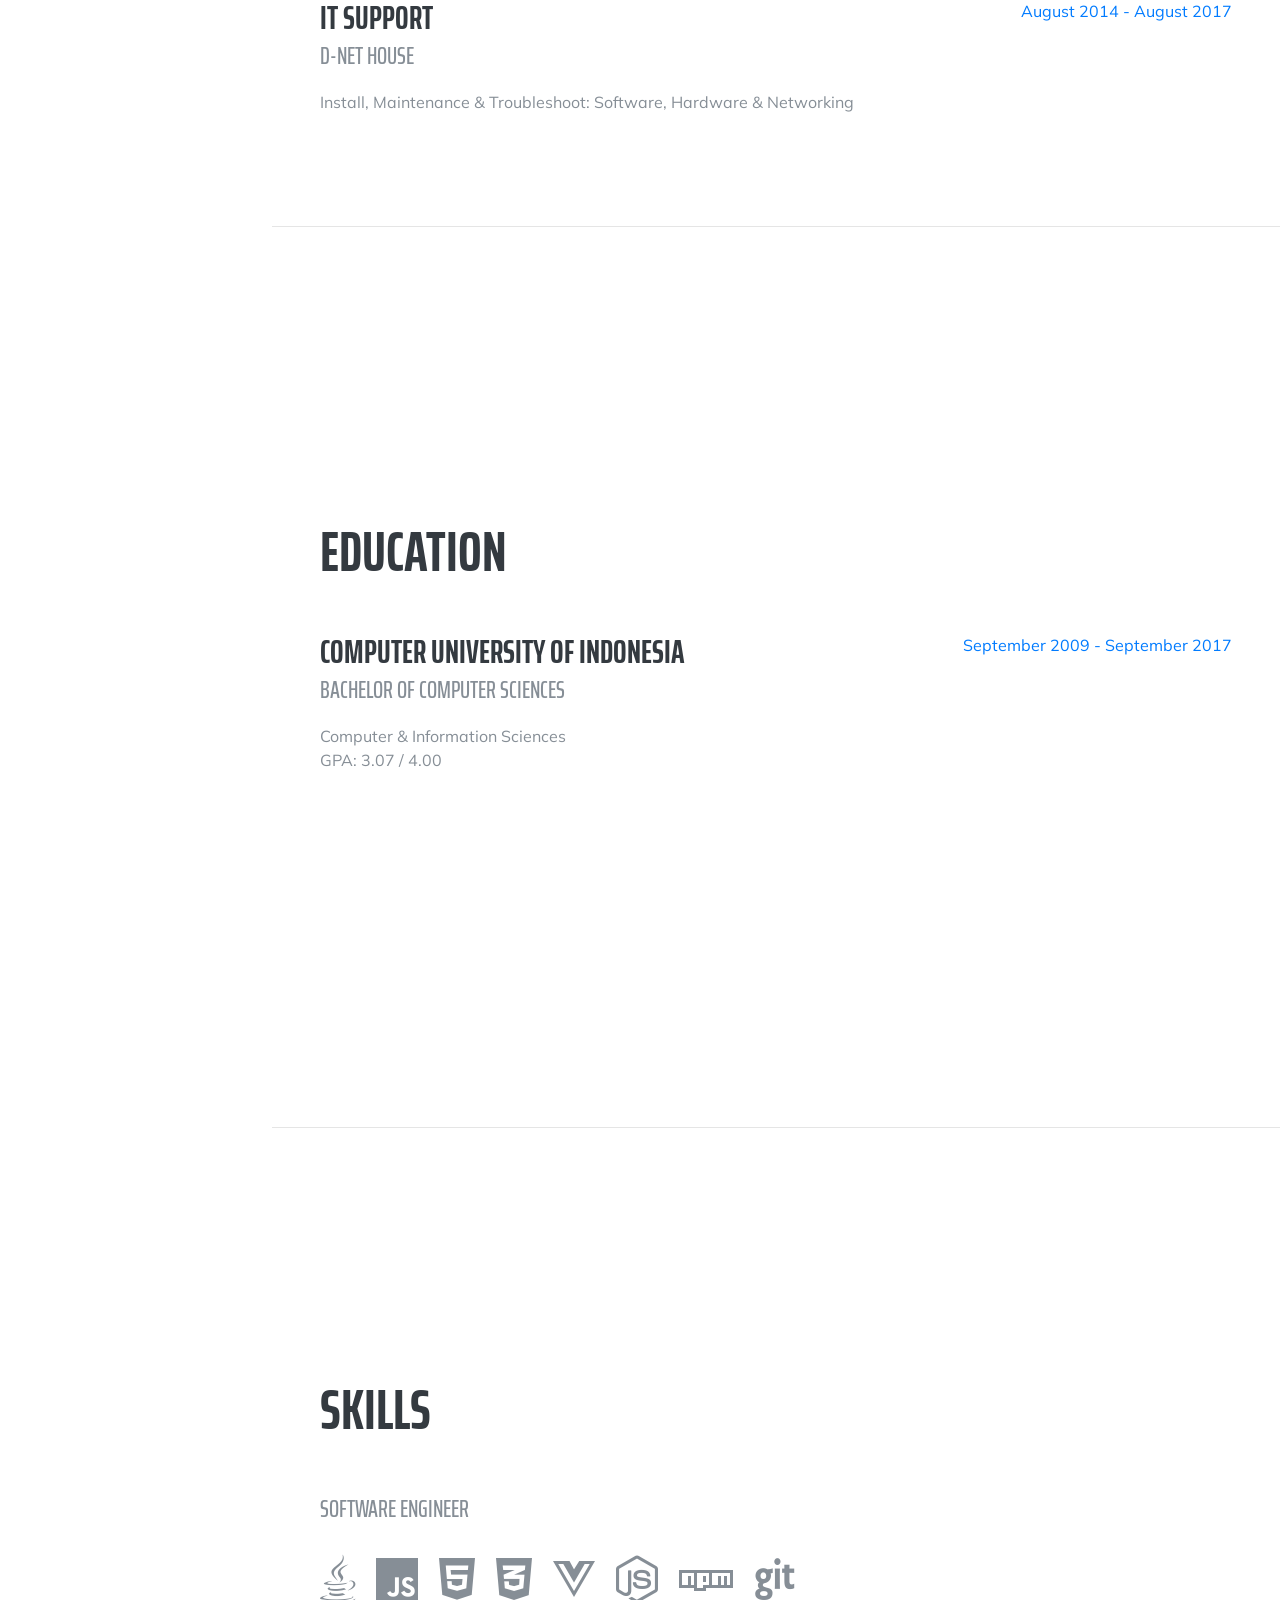
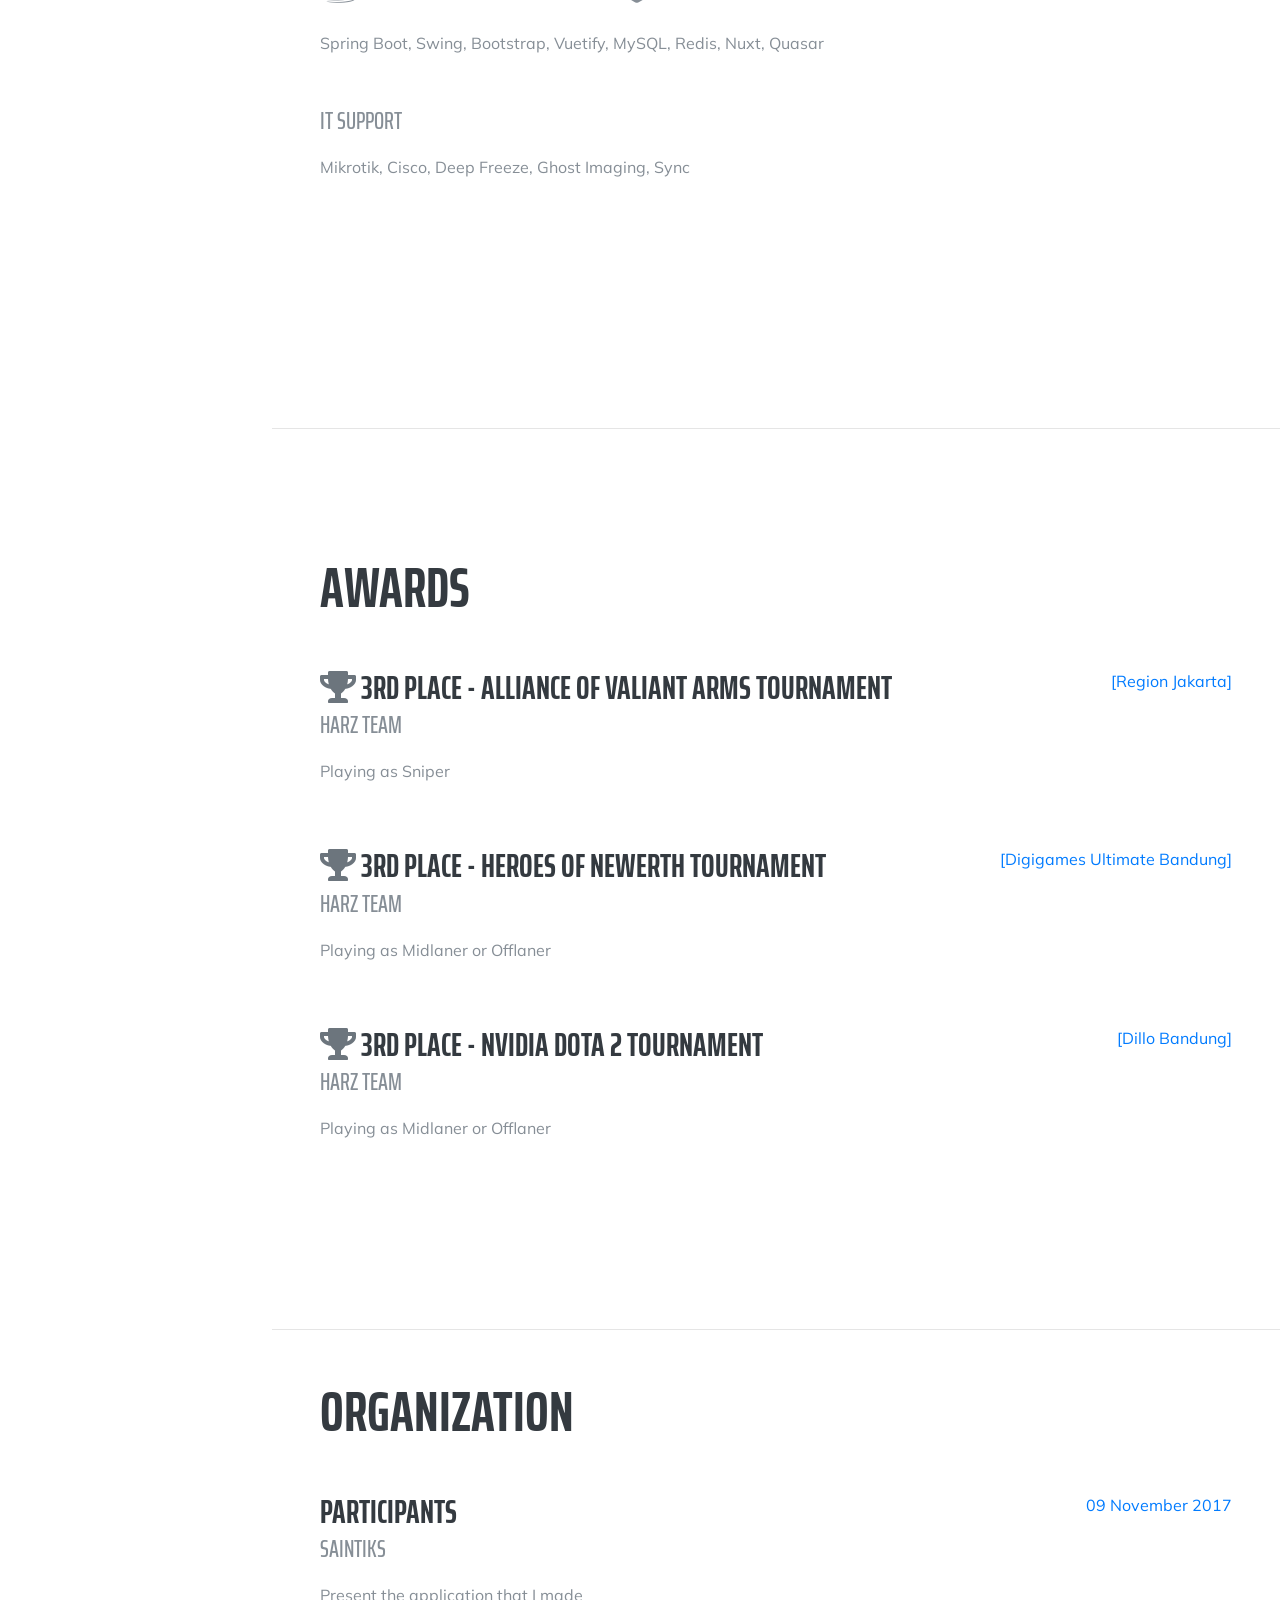
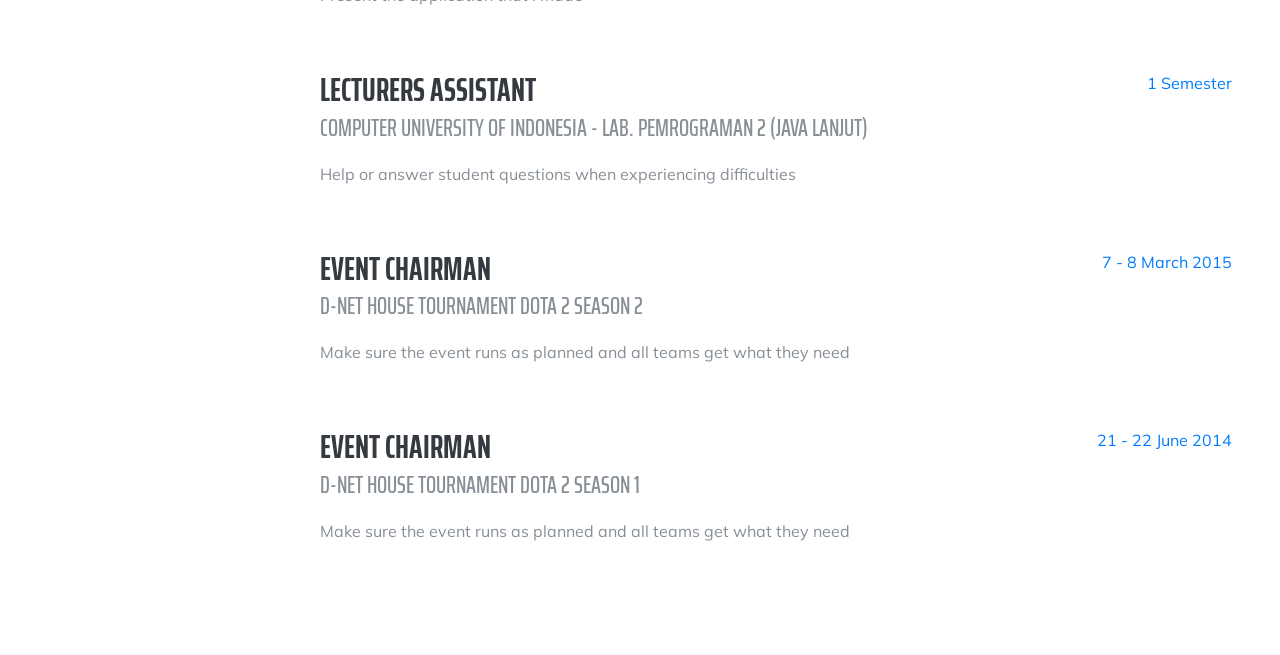
==== commit c22147b6: "Update Content" ====
--- a/index.html
+++ b/index.html
@@ -9,6 +9,9 @@
     <meta name="author" content="">
 
     <title> Rothem Profile </title>
+
+    <!-- Icon from https://icons8.com/icons/set/arrow-right -->
+    <link href="img/favicon.png" type="image/png" rel="icon"/>
 
     <!-- Bootstrap core CSS -->
     <link href="vendor/bootstrap/css/bootstrap.min.css" rel="stylesheet">
@@ -86,9 +89,6 @@
             <a href="https://linkedin.com/in/nakyasantini" target="_blank">
               <i class="fab fa-linkedin-in"></i>
             </a>
-            <a href="https://www.facebook.com/NakyaSantini" target="_blank">
-              <i class="fab fa-facebook-f"></i>
-            </a>
             <a href="https://github.com/tikusdugem" target="_blank">
               <i class="fab fa-github"></i>
             </a>
@@ -101,6 +101,28 @@
       <section class="resume-section p-3 p-lg-5 d-flex flex-column" id="experience">
         <div class="my-auto">
           <h2 class="mb-5">Experience</h2>
+
+          <div class="resume-item d-flex flex-column flex-md-row mb-5">
+            <div class="resume-content mr-auto">
+              <h3 class="mb-0"> Lead Engineer </h3>
+              <div class="subheading mb-3"> Halofina </div>
+              <p> Lead the engagement team </p>
+            </div>
+            <div class="resume-date text-md-right">
+              <span class="text-primary"> January 2020 - July 2020 </span>
+            </div>
+          </div>
+
+          <div class="resume-item d-flex flex-column flex-md-row mb-5">
+            <div class="resume-content mr-auto">
+              <h3 class="mb-0"> Frontend Engineer </h3>
+              <div class="subheading mb-3"> Halofina </div>
+              <p> Develop B2B projects in co-branding teams </p>
+            </div>
+            <div class="resume-date text-md-right">
+              <span class="text-primary"> February 2019 - December 2019 </span>
+            </div>
+          </div>
 
           <div class="resume-item d-flex flex-column flex-md-row mb-5">
             <div class="resume-content mr-auto">
@@ -156,7 +178,7 @@
 
           <div class="subheading mb-3"> Software Engineer </div>
           <ul class="list-inline dev-icons">
-            <li class="list-inline-item" data-title="asd">
+            <li class="list-inline-item">
               <i class="fab fa-java"></i>
             </li>
             <li class="list-inline-item">
@@ -178,27 +200,15 @@
               <i class="fab fa-npm"></i>
             </li>
             <li class="list-inline-item">
-              <i class="fab fa-gulp"></i>
-            </li>
-            <li class="list-inline-item">
               <i class="fab fa-git"></i>
             </li>
           </ul>
-          <div> Spring Boot, Swing, Bootstrap, Vuetify, MySQL, Redis </div>
+          <div> Spring Boot, Swing, Bootstrap, Vuetify, MySQL, Redis, Nuxt, Quasar </div>
 
           <div class="subheading mb-3 mt-5"> IT Support </div>
           <ul class="list-inline dev-icons">
-            <li class="list-inline-item">
-              <i class="fab fa-windows"></i>
-            </li>
-            <li class="list-inline-item">
-              <i class="fab fa-linux"></i>
-            </li>
-            <li class="list-inline-item">
-              <i class="fab fa-apple"></i>
-            </li>
           </ul>
-          <div> Mikrotik, Cisco, Microsoft Office, Deep Freeze, Ghost Imaging, Sync </div>
+          <div> Mikrotik, Cisco, Deep Freeze, Ghost Imaging, Sync </div>
         </div>
       </section>
 
@@ -207,20 +217,48 @@
       <section class="resume-section p-3 p-lg-5 d-flex flex-column" id="awards">
         <div class="my-auto">
           <h2 class="mb-5"> Awards </h2>
-          <ul class="fa-ul mb-0">
-            <li>
-              <i class="fa-li fa fa-trophy text-secondary"></i> 3<sup>rd</sup>
-              Place - Alliance of Valiant Arms Tournament [Region Jakarta] - Harz Team as Sniper
-            </li>
-            <li>
-              <i class="fa-li fa fa-trophy text-secondary"></i> 3<sup>rd</sup>
-              Place - Heroes of Newerth Tournament [Digigames Ultimate Bandung] - Harz Team as Midlaner or Offlaner
-            </li>
-            <li>
-              <i class="fa-li fa fa-trophy text-secondary"></i> 3<sup>rd</sup>
-              Place - Nvidia Dota 2 Tournament [Dillo Bandung] - Harz Team as Midlaner or Offlaner
-            </li>
-          </ul>
+
+          <div class="resume-item d-flex flex-column flex-md-row mb-5">
+            <div class="resume-content mr-auto">
+              <h3 class="mb-0">
+                <i class="fa fa-trophy text-secondary"></i> 3rd
+                Place - Alliance of Valiant Arms Tournament
+              </h3>
+              <div class="subheading mb-3"> Harz Team </div>
+              <p> Playing as Sniper </p>
+            </div>
+            <div class="resume-date text-md-right">
+              <span class="text-primary"> [Region Jakarta] </span>
+            </div>
+          </div>
+
+          <div class="resume-item d-flex flex-column flex-md-row mb-5">
+            <div class="resume-content mr-auto">
+              <h3 class="mb-0">
+                <i class="fa fa-trophy text-secondary"></i> 3rd
+                Place - Heroes of Newerth Tournament
+              </h3>
+              <div class="subheading mb-3"> Harz Team </div>
+              <p> Playing as Midlaner or Offlaner </p>
+            </div>
+            <div class="resume-date text-md-right">
+              <span class="text-primary"> [Digigames Ultimate Bandung] </span>
+            </div>
+          </div>
+
+          <div class="resume-item d-flex flex-column flex-md-row mb-5">
+            <div class="resume-content mr-auto">
+              <h3 class="mb-0">
+                <i class="fa fa-trophy text-secondary"></i> 3rd
+                Place - Nvidia Dota 2 Tournament
+              </h3>
+              <div class="subheading mb-3"> Harz Team </div>
+              <p> Playing as Midlaner or Offlaner </p>
+            </div>
+            <div class="resume-date text-md-right">
+              <span class="text-primary"> [Dillo Bandung] </span>
+            </div>
+          </div>
         </div>
       </section>
 
--- a/css/resume.min.css
+++ b/css/resume.min.css
@@ -1,5 +1,5 @@
 /*!
  * Start Bootstrap - Resume v5.0.2 (https://startbootstrap.com/template-overviews/resume)
- * Copyright 2013-2019 Start Bootstrap
+ * Copyright 2013-2020 Start Bootstrap
  * Licensed under MIT (https://github.com/BlackrockDigital/startbootstrap-resume/blob/master/LICENSE)
  */body{font-family:Muli,-apple-system,BlinkMacSystemFont,'Segoe UI',Roboto,'Helvetica Neue',Arial,sans-serif,'Apple Color Emoji','Segoe UI Emoji','Segoe UI Symbol','Noto Color Emoji';padding-top:54px;color:#868e96}@media (min-width:992px){body{padding-top:0;padding-left:17rem}}h1,h2,h3,h4,h5,h6{font-family:'Saira Extra Condensed',-apple-system,BlinkMacSystemFont,'Segoe UI',Roboto,'Helvetica Neue',Arial,sans-serif,'Apple Color Emoji','Segoe UI Emoji','Segoe UI Symbol','Noto Color Emoji';font-weight:700;text-transform:uppercase;color:#343a40}h1{font-size:6rem;line-height:5.5rem}h2{font-size:3.5rem}h3{font-size:2rem}@media (max-width:530px){h1{font-size:3rem}}p.lead{font-size:1.15rem;font-weight:400}.subheading{text-transform:uppercase;font-weight:500;font-family:'Saira Extra Condensed',-apple-system,BlinkMacSystemFont,'Segoe UI',Roboto,'Helvetica Neue',Arial,sans-serif,'Apple Color Emoji','Segoe UI Emoji','Segoe UI Symbol','Noto Color Emoji';font-size:1.5rem}.social-icons a{display:inline-block;height:3.5rem;width:3.5rem;background-color:#495057;color:#fff!important;border-radius:100%;text-align:center;font-size:1.5rem;line-height:3.5rem;margin-right:1rem}.social-icons a:last-child{margin-right:0}.social-icons a:hover{background-color:#2b8cfd}.dev-icons{font-size:3rem}.dev-icons .list-inline-item i:hover{color:#2b8cfd}#sideNav .navbar-nav .nav-item .nav-link{font-weight:800;letter-spacing:.05rem;text-transform:uppercase}#sideNav .navbar-toggler:focus{outline-color:#c3deff}@media (min-width:992px){#sideNav{text-align:center;position:fixed;top:0;left:0;display:-webkit-box;display:-ms-flexbox;display:flex;-webkit-box-orient:vertical;-webkit-box-direction:normal;-ms-flex-direction:column;flex-direction:column;width:17rem;height:100vh}#sideNav .navbar-brand{display:-webkit-box;display:-ms-flexbox;display:flex;margin:auto auto 0;padding:.5rem}#sideNav .navbar-brand .img-profile{max-width:10rem;max-height:10rem;border:.5rem solid rgba(255,255,255,.2)}#sideNav .navbar-collapse{display:-webkit-box;display:-ms-flexbox;display:flex;-webkit-box-align:start;-ms-flex-align:start;align-items:flex-start;-webkit-box-flex:0;-ms-flex-positive:0;flex-grow:0;width:100%;margin-bottom:auto}#sideNav .navbar-collapse .navbar-nav{-webkit-box-orient:vertical;-webkit-box-direction:normal;-ms-flex-direction:column;flex-direction:column;width:100%}#sideNav .navbar-collapse .navbar-nav .nav-item{display:block}#sideNav .navbar-collapse .navbar-nav .nav-item .nav-link{display:block}}section.resume-section{padding-top:5rem!important;padding-bottom:5rem!important;max-width:75rem}section.resume-section .resume-item .resume-date{min-width:none}@media (min-width:768px){section.resume-section{min-height:100vh}section.resume-section .resume-item .resume-date{min-width:18rem}}@media (min-width:992px){section.resume-section{padding-top:3rem!important;padding-bottom:3rem!important}}.bg-primary{background-color:#77b5fe}.text-primary{color:#77b5fe}a{color:#77b5fe}a:active,a:focus,a:hover{color:#2b8cfd}
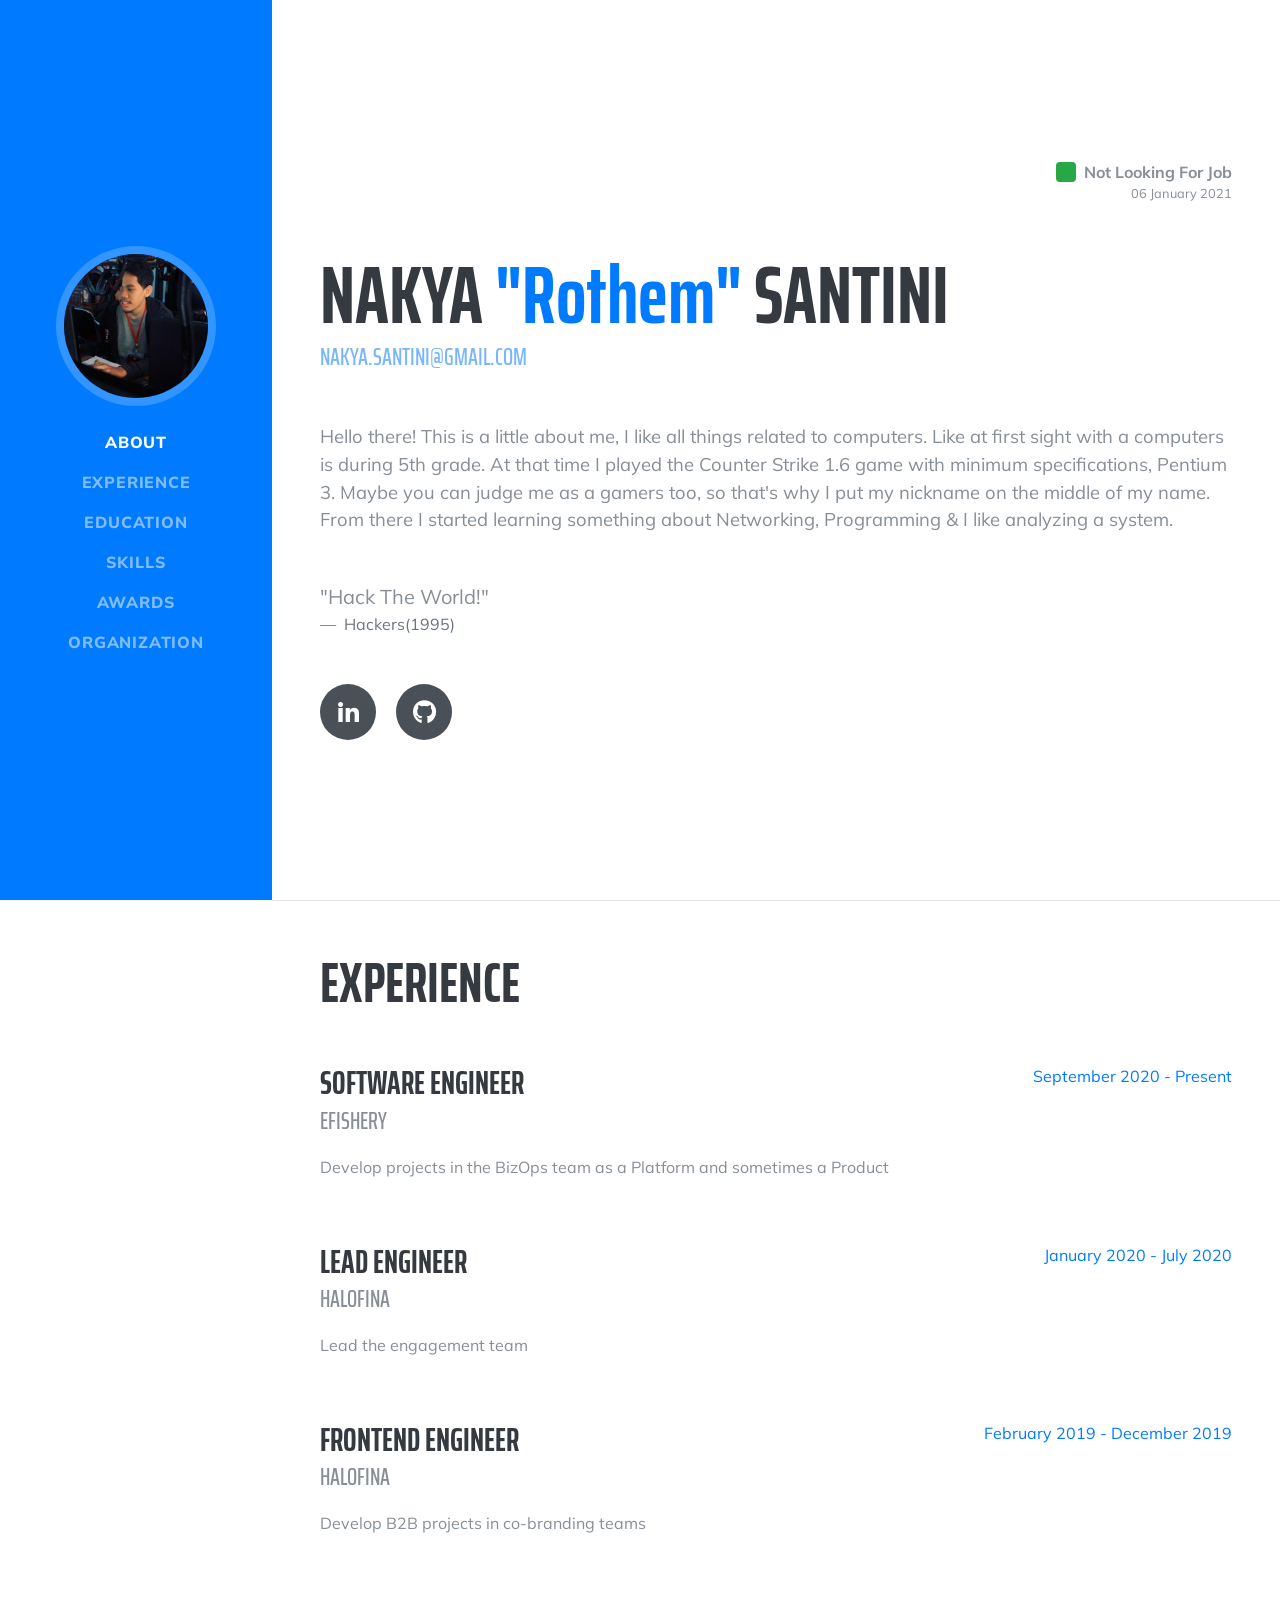
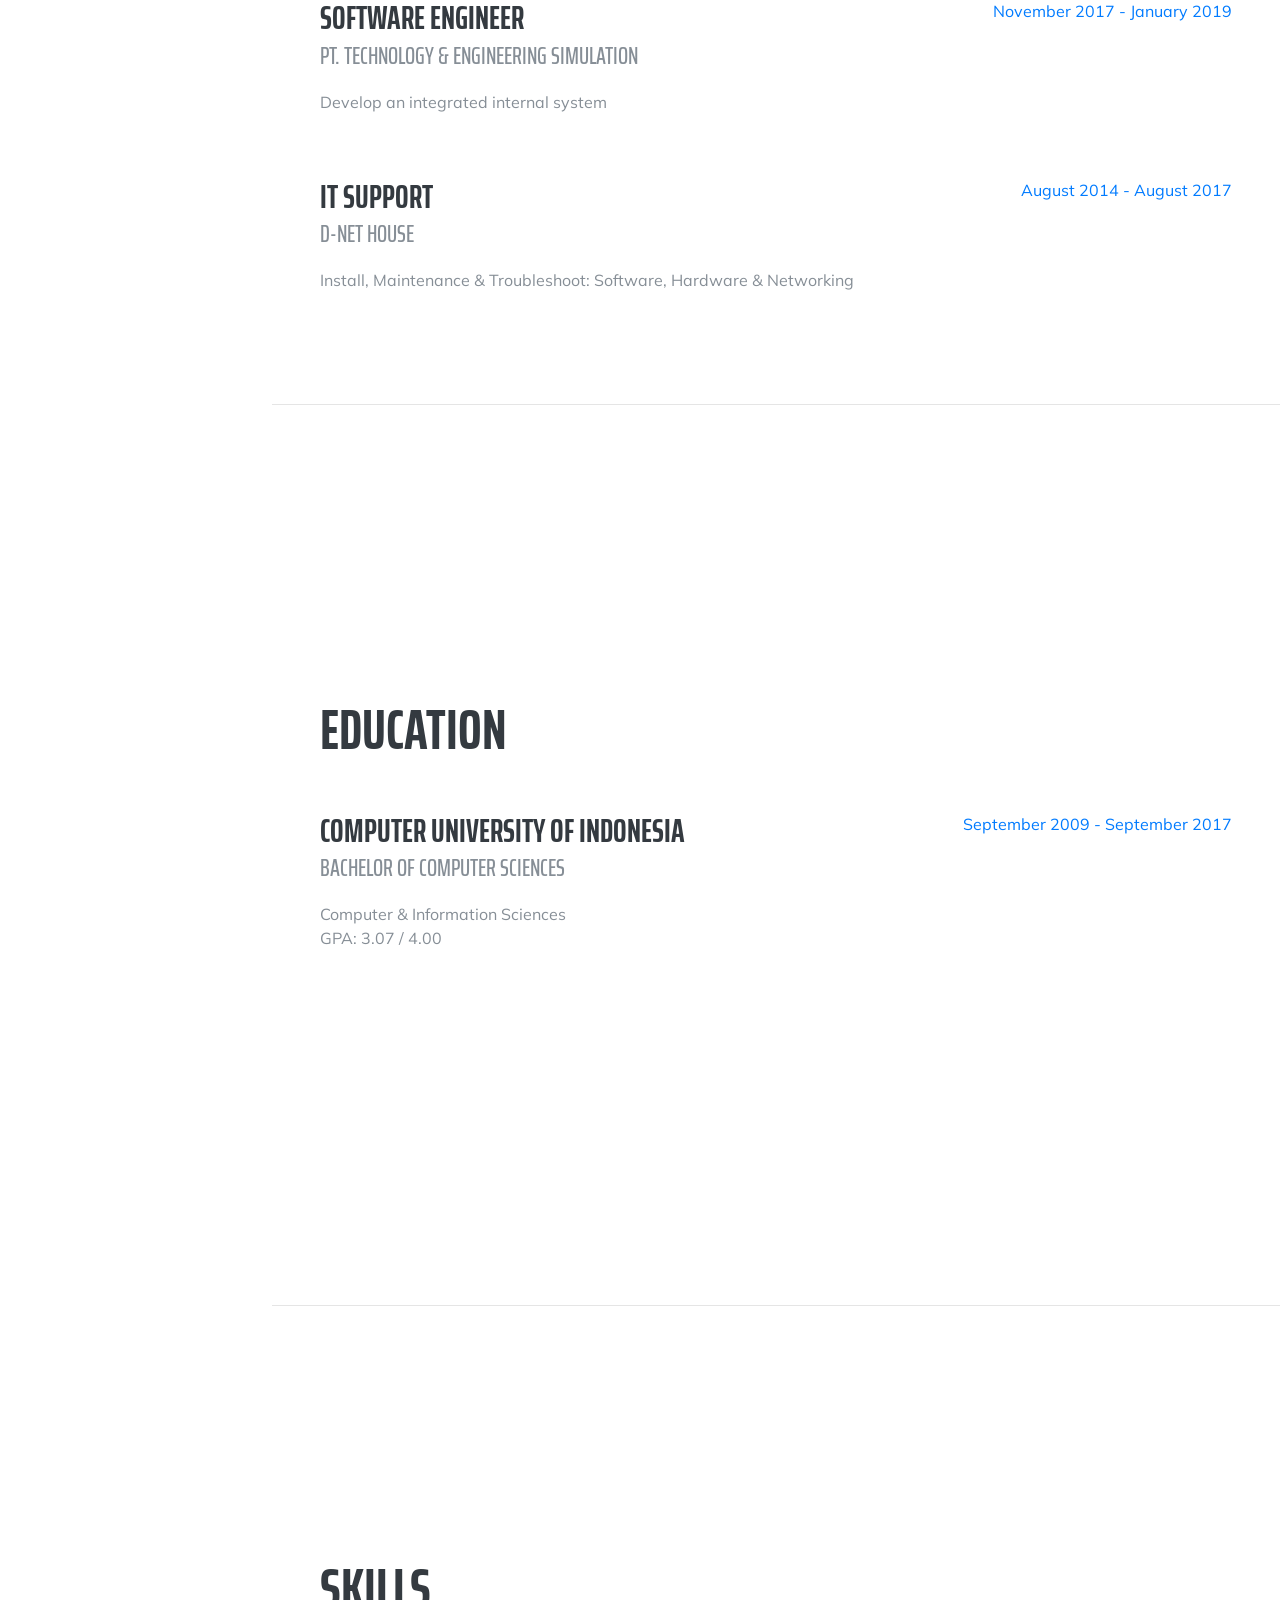
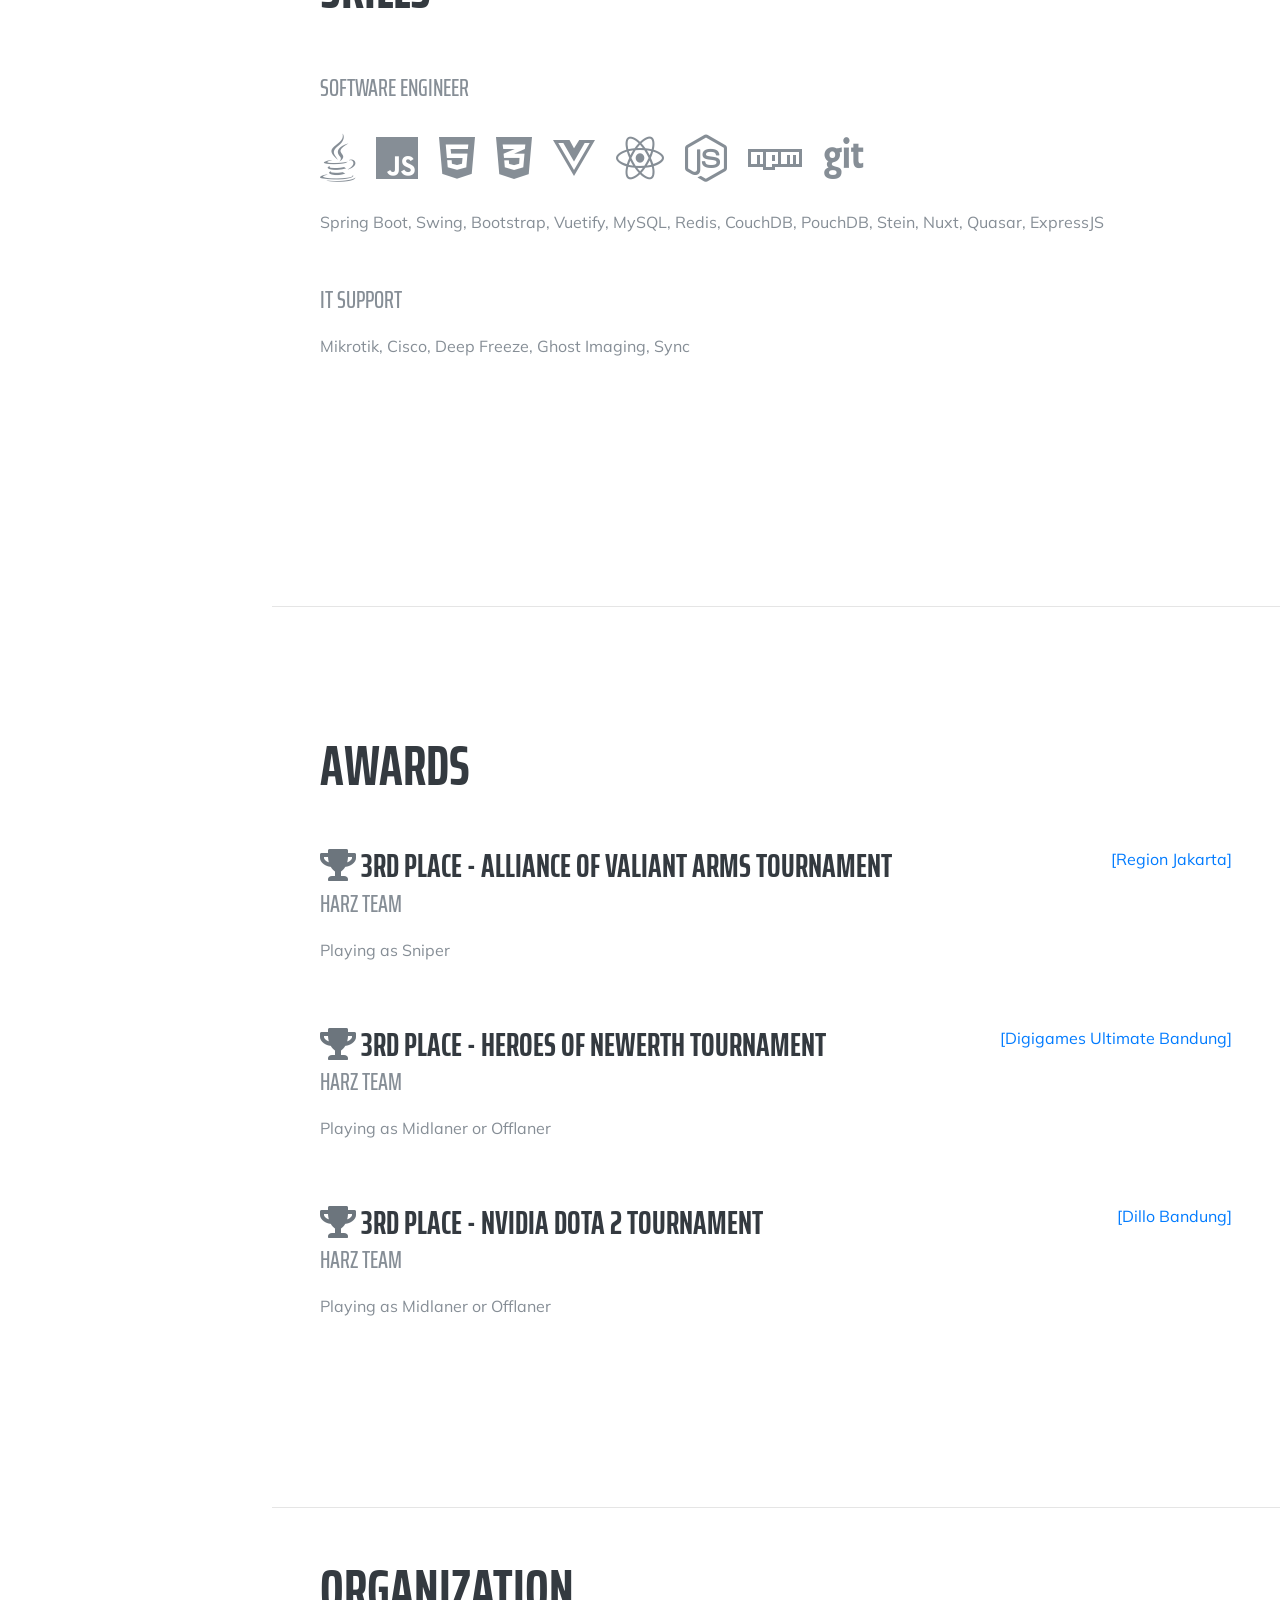
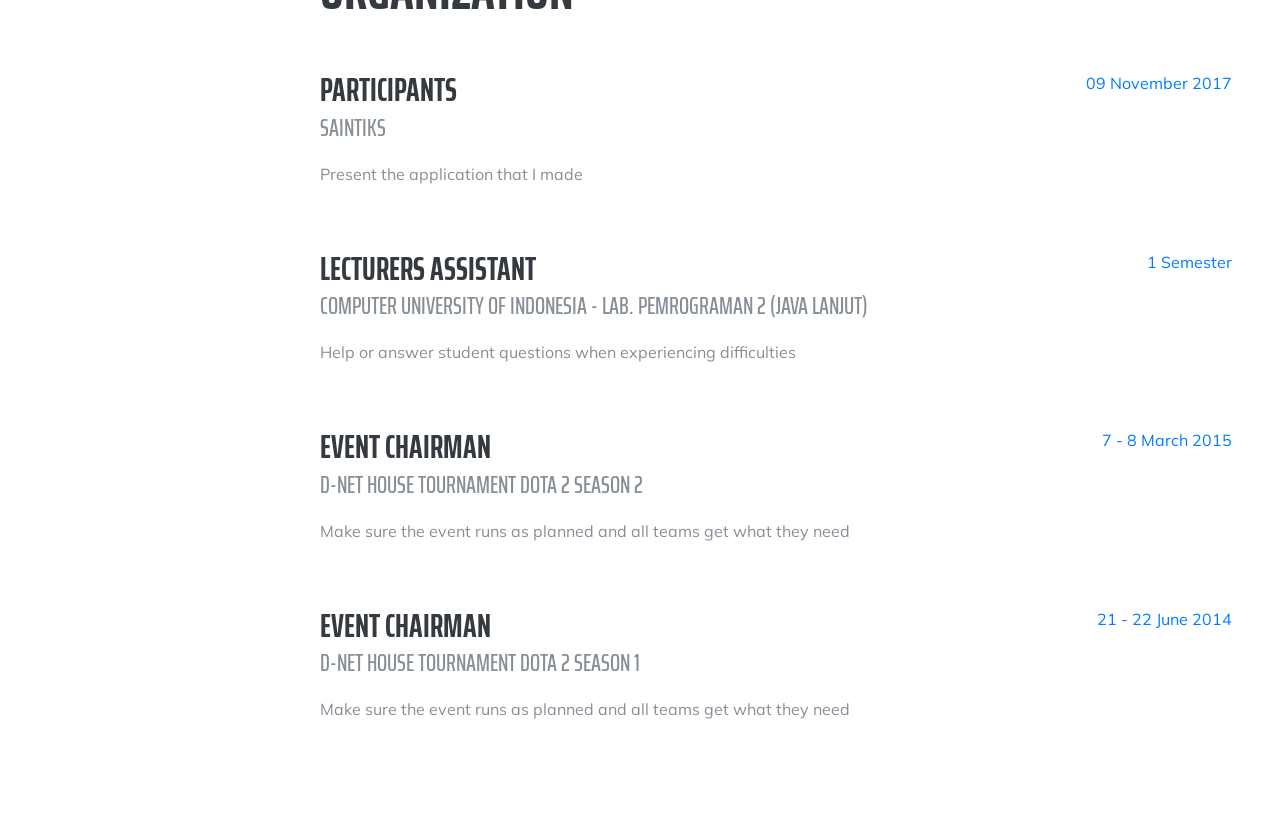
==== commit 600921a2: "Update Content" ====
--- a/index.html
+++ b/index.html
@@ -63,12 +63,35 @@
     </nav>
 
     <div class="container-fluid p-0">
-
       <section class="resume-section p-3 p-lg-5 d-flex d-column" id="about">
         <div class="my-auto">
+          <div class="d-flex justify-content-end">
+            <div class="d-flex align-items-center">
+              <svg
+                class="rounded text-success mr-2"
+                width="20"
+                height="20"
+                xmlns="http://www.w3.org/2000/svg"
+                preserveAspectRatio="xMidYMid slice"
+                focusable="false"
+                role="img"
+              >
+                <rect fill="currentColor" width="100%" height="100%" />
+              </svg>
+
+              <strong class="mr-auto"> Not Looking For Job </strong>
+              <!-- Actively looking for job
+              Open for opportunities
+              Not looking for job -->
+            </div>
+          </div>
+          <small class="d-flex justify-content-end mb-5">
+            06 January 2021
+          </small>
+
           <h1 class="mb-0">
             Nakya
-            <span class="text-primary"> "Rothem" </span>
+            <span class="text-primary text-capitalize"> "Rothem" </span>
             Santini
           </h1>
           <div class="subheading mb-5">
@@ -104,6 +127,17 @@
 
           <div class="resume-item d-flex flex-column flex-md-row mb-5">
             <div class="resume-content mr-auto">
+              <h3 class="mb-0"> Software Engineer </h3>
+              <div class="subheading mb-3"> eFishery </div>
+              <p> Develop projects in the BizOps team as a Platform and sometimes a Product </p>
+            </div>
+            <div class="resume-date text-md-right">
+              <span class="text-primary"> September 2020 - Present </span>
+            </div>
+          </div>
+
+          <div class="resume-item d-flex flex-column flex-md-row mb-5">
+            <div class="resume-content mr-auto">
               <h3 class="mb-0"> Lead Engineer </h3>
               <div class="subheading mb-3"> Halofina </div>
               <p> Lead the engagement team </p>
@@ -194,6 +228,9 @@
               <i class="fab fa-vuejs"></i>
             </li>
             <li class="list-inline-item">
+              <i class="fab fa-react"></i>
+            </li>
+            <li class="list-inline-item">
               <i class="fab fa-node-js"></i>
             </li>
             <li class="list-inline-item">
@@ -203,7 +240,7 @@
               <i class="fab fa-git"></i>
             </li>
           </ul>
-          <div> Spring Boot, Swing, Bootstrap, Vuetify, MySQL, Redis, Nuxt, Quasar </div>
+          <div> Spring Boot, Swing, Bootstrap, Vuetify, MySQL, Redis, CouchDB, PouchDB, Stein, Nuxt, Quasar, ExpressJS </div>
 
           <div class="subheading mb-3 mt-5"> IT Support </div>
           <ul class="list-inline dev-icons">
--- a/css/resume.min.css
+++ b/css/resume.min.css
@@ -1,5 +1,5 @@
 /*!
  * Start Bootstrap - Resume v5.0.2 (https://startbootstrap.com/template-overviews/resume)
- * Copyright 2013-2020 Start Bootstrap
+ * Copyright 2013-2021 Start Bootstrap
  * Licensed under MIT (https://github.com/BlackrockDigital/startbootstrap-resume/blob/master/LICENSE)
- */body{font-family:Muli,-apple-system,BlinkMacSystemFont,'Segoe UI',Roboto,'Helvetica Neue',Arial,sans-serif,'Apple Color Emoji','Segoe UI Emoji','Segoe UI Symbol','Noto Color Emoji';padding-top:54px;color:#868e96}@media (min-width:992px){body{padding-top:0;padding-left:17rem}}h1,h2,h3,h4,h5,h6{font-family:'Saira Extra Condensed',-apple-system,BlinkMacSystemFont,'Segoe UI',Roboto,'Helvetica Neue',Arial,sans-serif,'Apple Color Emoji','Segoe UI Emoji','Segoe UI Symbol','Noto Color Emoji';font-weight:700;text-transform:uppercase;color:#343a40}h1{font-size:6rem;line-height:5.5rem}h2{font-size:3.5rem}h3{font-size:2rem}@media (max-width:530px){h1{font-size:3rem}}p.lead{font-size:1.15rem;font-weight:400}.subheading{text-transform:uppercase;font-weight:500;font-family:'Saira Extra Condensed',-apple-system,BlinkMacSystemFont,'Segoe UI',Roboto,'Helvetica Neue',Arial,sans-serif,'Apple Color Emoji','Segoe UI Emoji','Segoe UI Symbol','Noto Color Emoji';font-size:1.5rem}.social-icons a{display:inline-block;height:3.5rem;width:3.5rem;background-color:#495057;color:#fff!important;border-radius:100%;text-align:center;font-size:1.5rem;line-height:3.5rem;margin-right:1rem}.social-icons a:last-child{margin-right:0}.social-icons a:hover{background-color:#2b8cfd}.dev-icons{font-size:3rem}.dev-icons .list-inline-item i:hover{color:#2b8cfd}#sideNav .navbar-nav .nav-item .nav-link{font-weight:800;letter-spacing:.05rem;text-transform:uppercase}#sideNav .navbar-toggler:focus{outline-color:#c3deff}@media (min-width:992px){#sideNav{text-align:center;position:fixed;top:0;left:0;display:-webkit-box;display:-ms-flexbox;display:flex;-webkit-box-orient:vertical;-webkit-box-direction:normal;-ms-flex-direction:column;flex-direction:column;width:17rem;height:100vh}#sideNav .navbar-brand{display:-webkit-box;display:-ms-flexbox;display:flex;margin:auto auto 0;padding:.5rem}#sideNav .navbar-brand .img-profile{max-width:10rem;max-height:10rem;border:.5rem solid rgba(255,255,255,.2)}#sideNav .navbar-collapse{display:-webkit-box;display:-ms-flexbox;display:flex;-webkit-box-align:start;-ms-flex-align:start;align-items:flex-start;-webkit-box-flex:0;-ms-flex-positive:0;flex-grow:0;width:100%;margin-bottom:auto}#sideNav .navbar-collapse .navbar-nav{-webkit-box-orient:vertical;-webkit-box-direction:normal;-ms-flex-direction:column;flex-direction:column;width:100%}#sideNav .navbar-collapse .navbar-nav .nav-item{display:block}#sideNav .navbar-collapse .navbar-nav .nav-item .nav-link{display:block}}section.resume-section{padding-top:5rem!important;padding-bottom:5rem!important;max-width:75rem}section.resume-section .resume-item .resume-date{min-width:none}@media (min-width:768px){section.resume-section{min-height:100vh}section.resume-section .resume-item .resume-date{min-width:18rem}}@media (min-width:992px){section.resume-section{padding-top:3rem!important;padding-bottom:3rem!important}}.bg-primary{background-color:#77b5fe}.text-primary{color:#77b5fe}a{color:#77b5fe}a:active,a:focus,a:hover{color:#2b8cfd}+ */body{font-family:Muli,-apple-system,BlinkMacSystemFont,'Segoe UI',Roboto,'Helvetica Neue',Arial,sans-serif,'Apple Color Emoji','Segoe UI Emoji','Segoe UI Symbol','Noto Color Emoji';padding-top:54px;color:#868e96}@media (min-width:992px){body{padding-top:0;padding-left:17rem}}h1,h2,h3,h4,h5,h6{font-family:'Saira Extra Condensed',-apple-system,BlinkMacSystemFont,'Segoe UI',Roboto,'Helvetica Neue',Arial,sans-serif,'Apple Color Emoji','Segoe UI Emoji','Segoe UI Symbol','Noto Color Emoji';font-weight:700;text-transform:uppercase;color:#343a40}h1{font-size:5rem;line-height:5.5rem}h2{font-size:3.5rem}h3{font-size:2rem}@media (max-width:530px){h1{font-size:2.8rem}}@media (max-width:375px){h1{font-size:2.2rem}}p.lead{font-size:1.15rem;font-weight:400}.subheading{text-transform:uppercase;font-weight:500;font-family:'Saira Extra Condensed',-apple-system,BlinkMacSystemFont,'Segoe UI',Roboto,'Helvetica Neue',Arial,sans-serif,'Apple Color Emoji','Segoe UI Emoji','Segoe UI Symbol','Noto Color Emoji';font-size:1.5rem}.social-icons a{display:inline-block;height:3.5rem;width:3.5rem;background-color:#495057;color:#fff!important;border-radius:100%;text-align:center;font-size:1.5rem;line-height:3.5rem;margin-right:1rem}.social-icons a:last-child{margin-right:0}.social-icons a:hover{background-color:#2b8cfd}.dev-icons{font-size:3rem}.dev-icons .list-inline-item i:hover{color:#2b8cfd}#sideNav .navbar-nav .nav-item .nav-link{font-weight:800;letter-spacing:.05rem;text-transform:uppercase}#sideNav .navbar-toggler:focus{outline-color:#c3deff}@media (min-width:992px){#sideNav{text-align:center;position:fixed;top:0;left:0;display:-webkit-box;display:-ms-flexbox;display:flex;-webkit-box-orient:vertical;-webkit-box-direction:normal;-ms-flex-direction:column;flex-direction:column;width:17rem;height:100vh}#sideNav .navbar-brand{display:-webkit-box;display:-ms-flexbox;display:flex;margin:auto auto 0;padding:.5rem}#sideNav .navbar-brand .img-profile{max-width:10rem;max-height:10rem;border:.5rem solid rgba(255,255,255,.2)}#sideNav .navbar-collapse{display:-webkit-box;display:-ms-flexbox;display:flex;-webkit-box-align:start;-ms-flex-align:start;align-items:flex-start;-webkit-box-flex:0;-ms-flex-positive:0;flex-grow:0;width:100%;margin-bottom:auto}#sideNav .navbar-collapse .navbar-nav{-webkit-box-orient:vertical;-webkit-box-direction:normal;-ms-flex-direction:column;flex-direction:column;width:100%}#sideNav .navbar-collapse .navbar-nav .nav-item{display:block}#sideNav .navbar-collapse .navbar-nav .nav-item .nav-link{display:block}}section.resume-section{padding-top:5rem!important;padding-bottom:5rem!important;max-width:75rem}section.resume-section .resume-item .resume-date{min-width:none}@media (min-width:768px){section.resume-section{min-height:100vh}section.resume-section .resume-item .resume-date{min-width:18rem}}@media (min-width:992px){section.resume-section{padding-top:3rem!important;padding-bottom:3rem!important}}.bg-primary{background-color:#77b5fe}.text-primary{color:#77b5fe}a{color:#77b5fe}a:active,a:focus,a:hover{color:#2b8cfd}
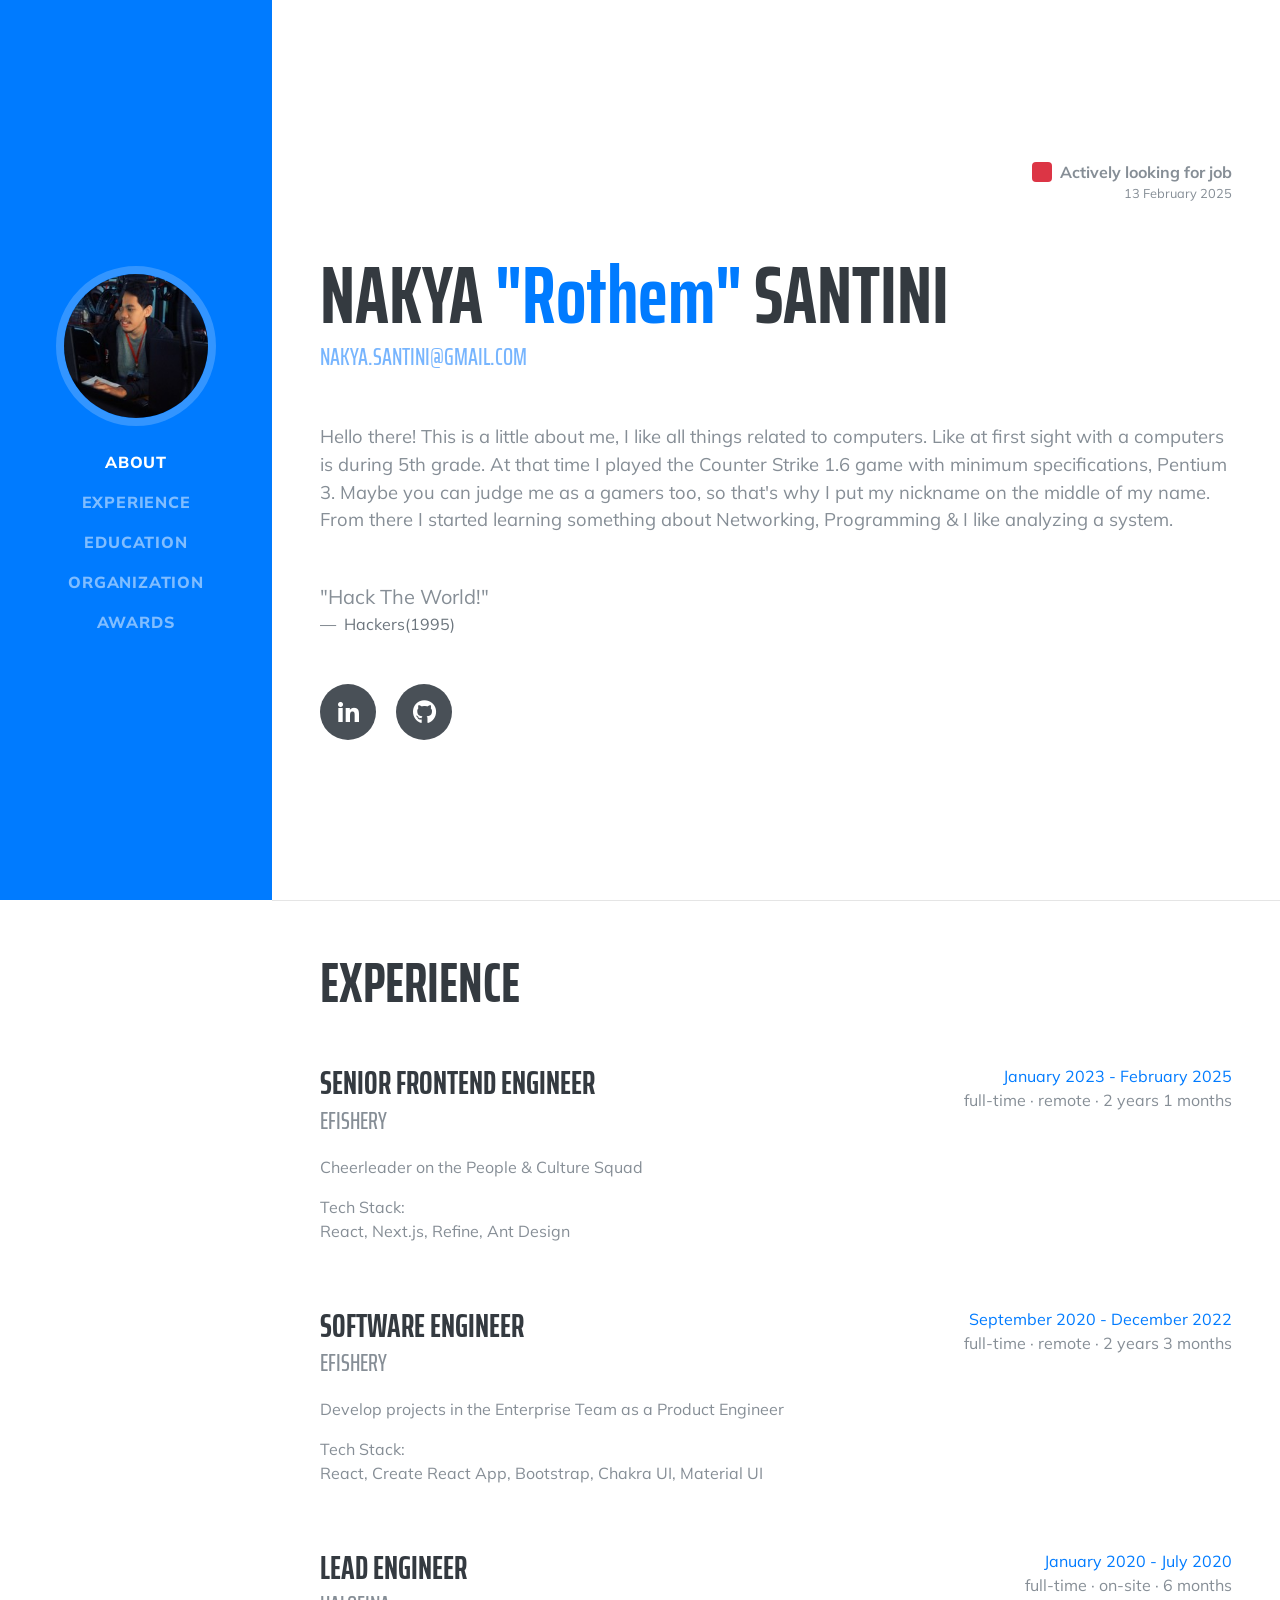
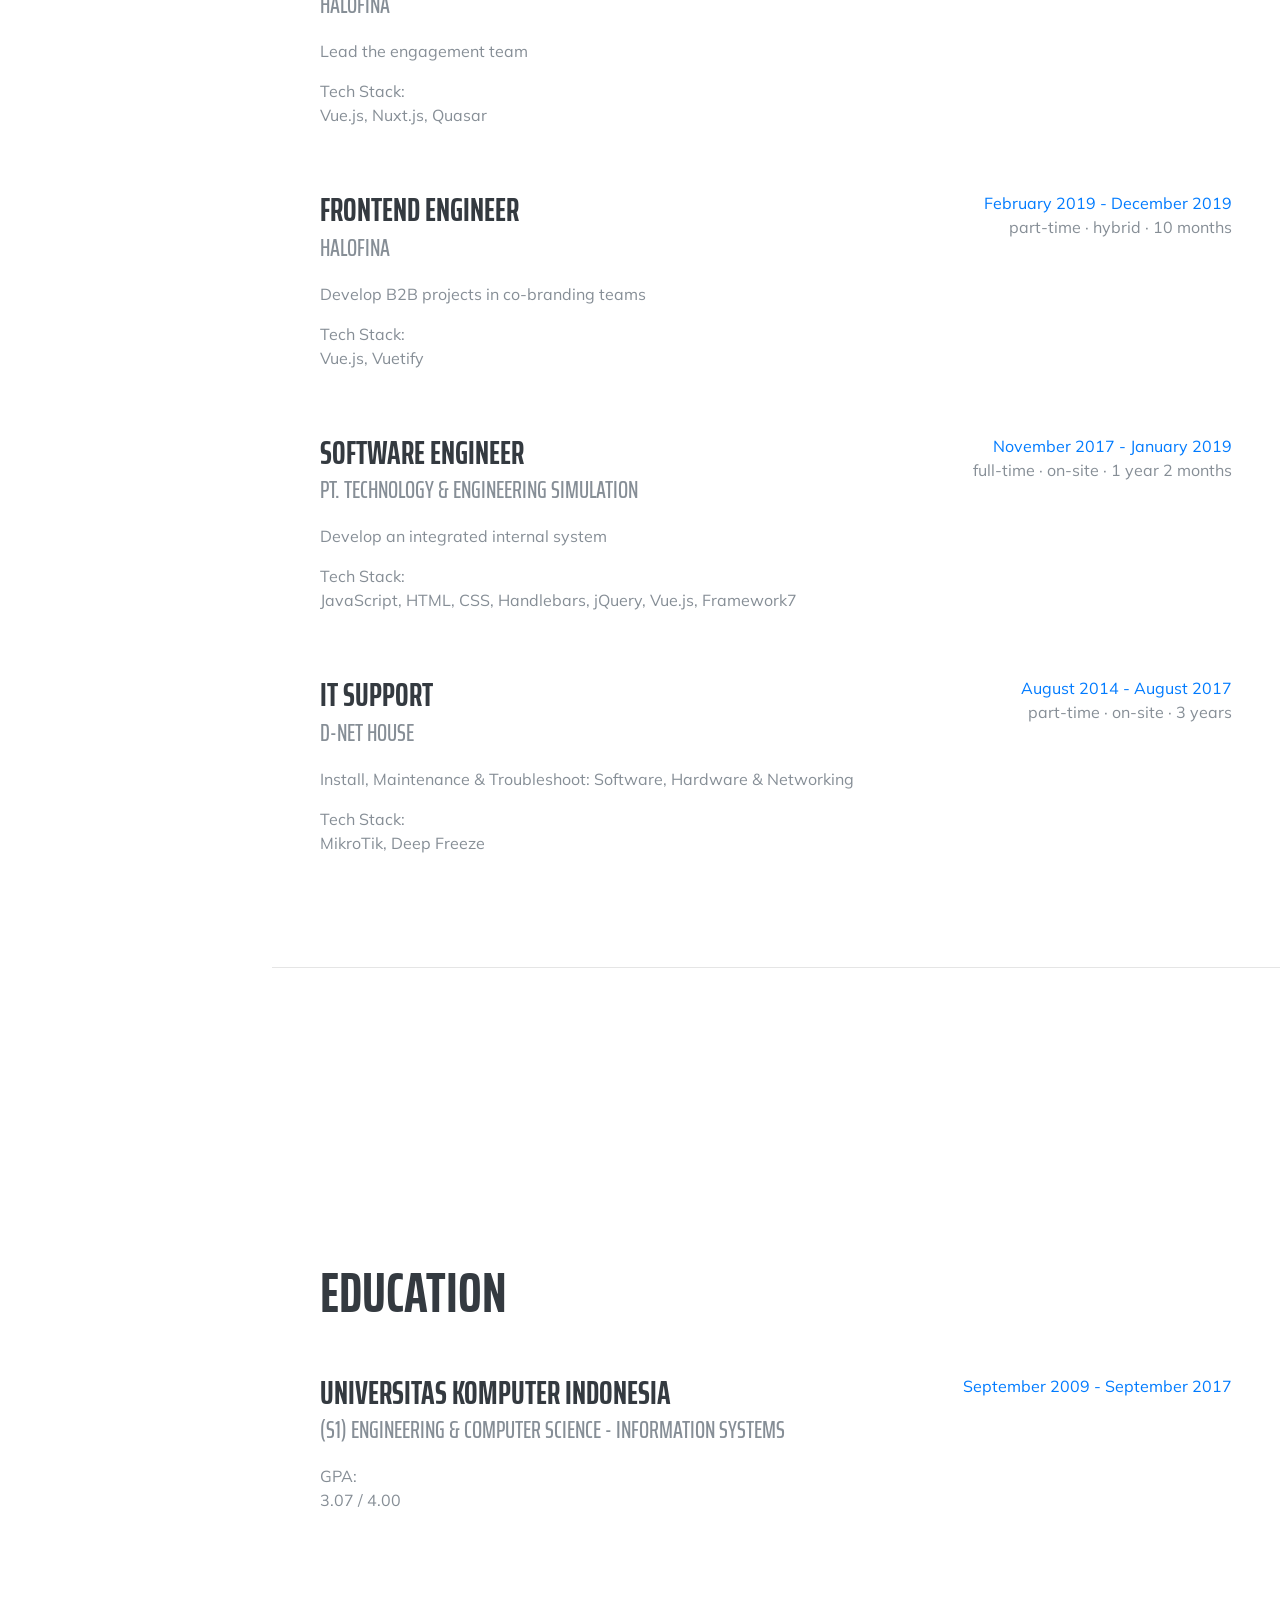
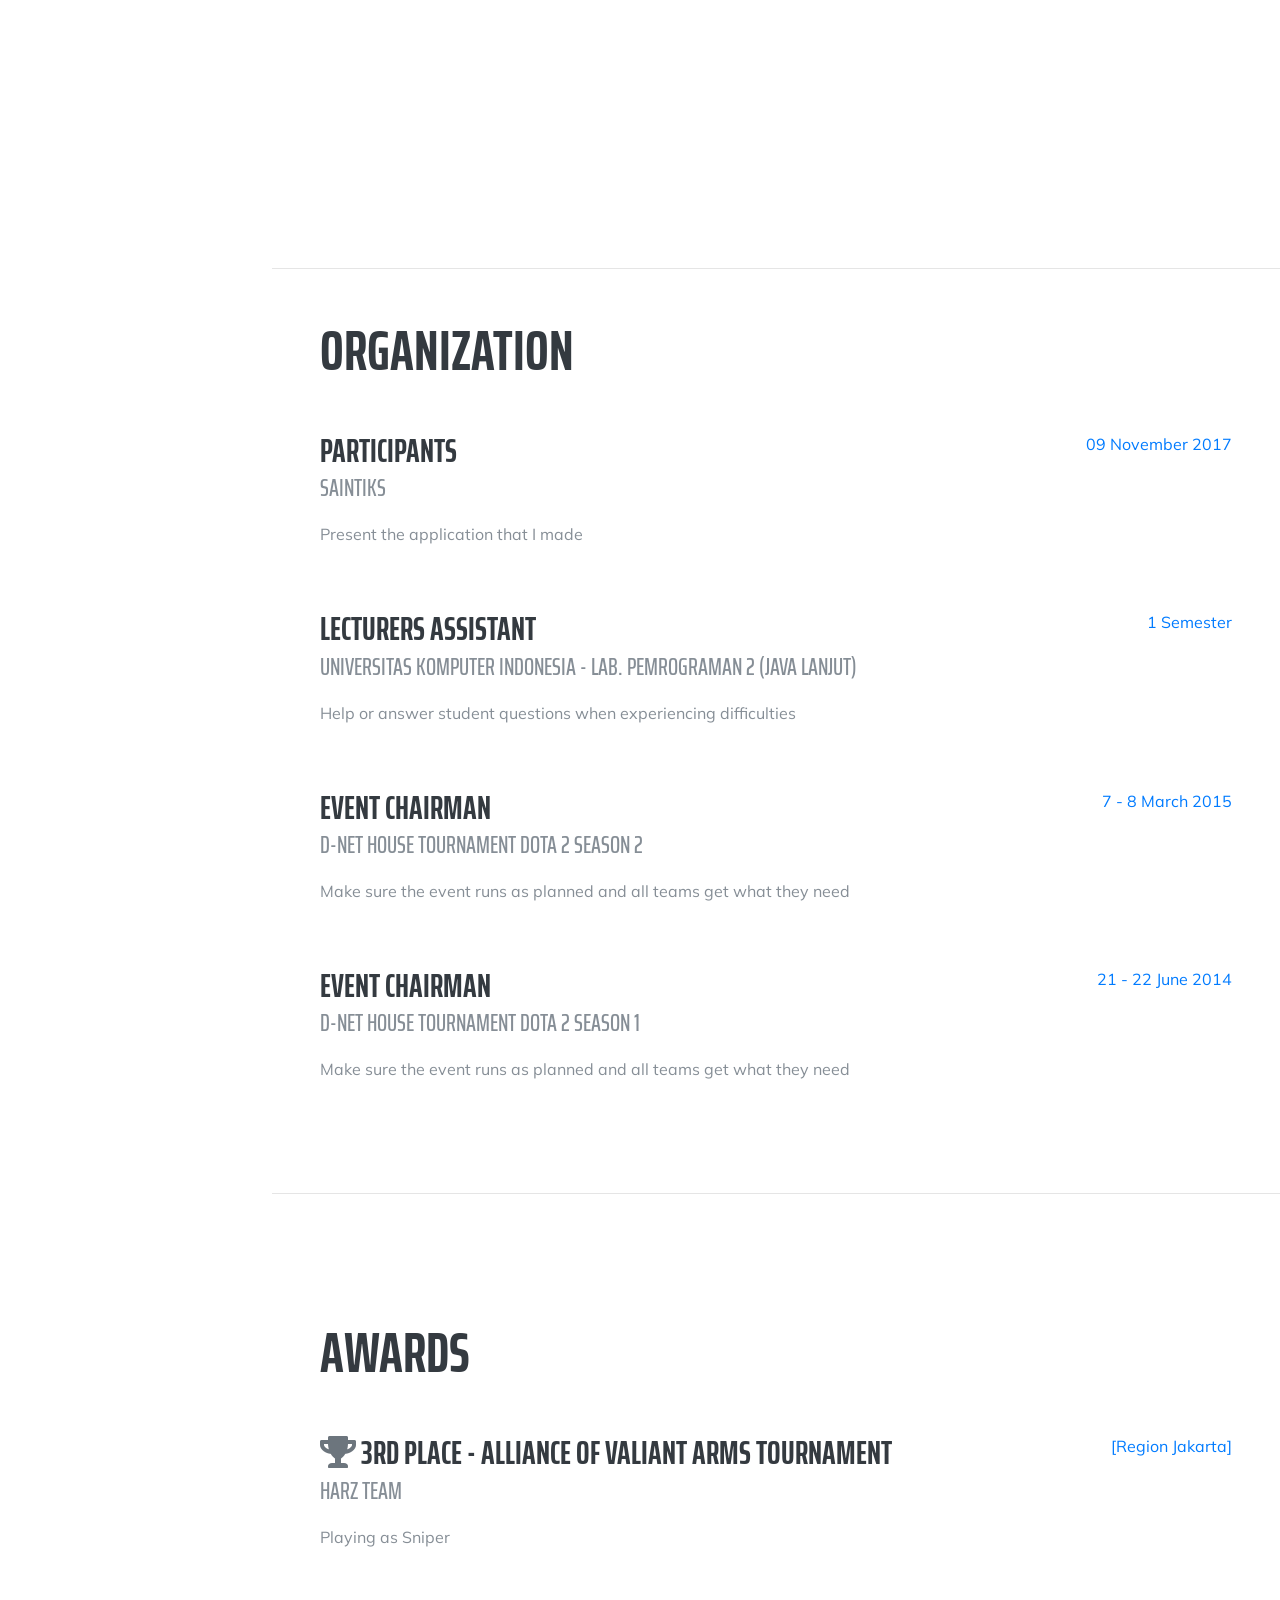
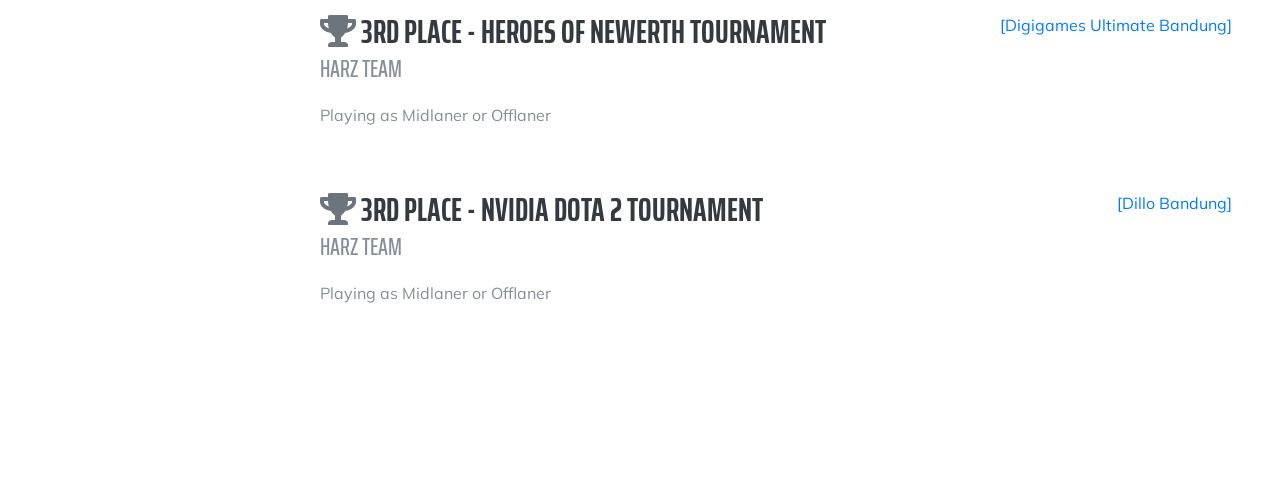
==== commit 883a4039: "update: looking for job" ====
--- a/index.html
+++ b/index.html
@@ -49,14 +49,14 @@
           <li class="nav-item">
             <a class="nav-link js-scroll-trigger" href="#education">Education</a>
           </li>
-          <li class="nav-item">
+          <!-- <li class="nav-item">
             <a class="nav-link js-scroll-trigger" href="#skills">Skills</a>
+          </li> -->
+          <li class="nav-item">
+            <a class="nav-link js-scroll-trigger" href="#organization"> Organization </a>
           </li>
           <li class="nav-item">
             <a class="nav-link js-scroll-trigger" href="#awards">Awards</a>
-          </li>
-          <li class="nav-item">
-            <a class="nav-link js-scroll-trigger" href="#organization"> Organization </a>
           </li>
         </ul>
       </div>
@@ -68,7 +68,7 @@
           <div class="d-flex justify-content-end">
             <div class="d-flex align-items-center">
               <svg
-                class="rounded text-success mr-2"
+                class="rounded text-danger mr-2"
                 width="20"
                 height="20"
                 xmlns="http://www.w3.org/2000/svg"
@@ -79,14 +79,14 @@
                 <rect fill="currentColor" width="100%" height="100%" />
               </svg>
 
-              <strong class="mr-auto"> Not Looking For Job </strong>
+              <strong class="mr-auto">Actively looking for job</strong>
               <!-- Actively looking for job
               Open for opportunities
               Not looking for job -->
             </div>
           </div>
           <small class="d-flex justify-content-end mb-5">
-            06 January 2021
+            13 February 2025
           </small>
 
           <h1 class="mb-0">
@@ -127,12 +127,29 @@
 
           <div class="resume-item d-flex flex-column flex-md-row mb-5">
             <div class="resume-content mr-auto">
+              <h3 class="mb-0">Senior Frontend Engineer</h3>
+              <div class="subheading mb-3"> eFishery </div>
+              <p>Cheerleader on the People & Culture Squad</p>
+              <div>Tech Stack:</div>
+              <p>React, Next.js, Refine, Ant Design</p>
+            </div>
+            <div class="resume-date text-md-right">
+              <div class="text-primary">January 2023 - February 2025</div>
+              <div>full-time · remote · 2 years 1 months</div>
+            </div>
+          </div>
+
+          <div class="resume-item d-flex flex-column flex-md-row mb-5">
+            <div class="resume-content mr-auto">
               <h3 class="mb-0"> Software Engineer </h3>
               <div class="subheading mb-3"> eFishery </div>
-              <p> Develop projects in the BizOps team as a Platform and sometimes a Product </p>
-            </div>
-            <div class="resume-date text-md-right">
-              <span class="text-primary"> September 2020 - Present </span>
+              <p>Develop projects in the Enterprise Team as a Product Engineer</p>
+              <div>Tech Stack:</div>
+              <p>React, Create React App, Bootstrap, Chakra UI, Material UI</p>
+            </div>
+            <div class="resume-date text-md-right">
+              <div class="text-primary"> September 2020 - December 2022 </div>
+              <div>full-time · remote · 2 years 3 months</div>
             </div>
           </div>
 
@@ -141,9 +158,12 @@
               <h3 class="mb-0"> Lead Engineer </h3>
               <div class="subheading mb-3"> Halofina </div>
               <p> Lead the engagement team </p>
-            </div>
-            <div class="resume-date text-md-right">
-              <span class="text-primary"> January 2020 - July 2020 </span>
+              <div>Tech Stack:</div>
+              <p>Vue.js, Nuxt.js, Quasar</p>
+            </div>
+            <div class="resume-date text-md-right">
+              <div class="text-primary"> January 2020 - July 2020 </div>
+              <div>full-time · on-site · 6 months</div>
             </div>
           </div>
 
@@ -152,9 +172,12 @@
               <h3 class="mb-0"> Frontend Engineer </h3>
               <div class="subheading mb-3"> Halofina </div>
               <p> Develop B2B projects in co-branding teams </p>
-            </div>
-            <div class="resume-date text-md-right">
-              <span class="text-primary"> February 2019 - December 2019 </span>
+              <div>Tech Stack:</div>
+              <p>Vue.js, Vuetify</p>
+            </div>
+            <div class="resume-date text-md-right">
+              <div class="text-primary"> February 2019 - December 2019 </div>
+              <div>part-time · hybrid · 10 months</div>
             </div>
           </div>
 
@@ -163,9 +186,12 @@
               <h3 class="mb-0"> Software Engineer </h3>
               <div class="subheading mb-3"> PT. Technology & Engineering Simulation </div>
               <p> Develop an integrated internal system </p>
-            </div>
-            <div class="resume-date text-md-right">
-              <span class="text-primary"> November 2017 - January 2019 </span>
+              <div>Tech Stack:</div>
+              <p>JavaScript, HTML, CSS, Handlebars, jQuery, Vue.js, Framework7</p>
+            </div>
+            <div class="resume-date text-md-right">
+              <div class="text-primary"> November 2017 - January 2019 </div>
+              <div>full-time · on-site · 1 year 2 months</div>
             </div>
           </div>
 
@@ -174,9 +200,12 @@
               <h3 class="mb-0"> IT Support </h3>
               <div class="subheading mb-3"> D-Net House </div>
               <p> Install, Maintenance & Troubleshoot: Software, Hardware & Networking </p>
-            </div>
-            <div class="resume-date text-md-right">
-              <span class="text-primary"> August 2014 - August 2017 </span>
+              <div>Tech Stack:</div>
+              <p>MikroTik, Deep Freeze</p>
+            </div>
+            <div class="resume-date text-md-right">
+              <div class="text-primary"> August 2014 - August 2017 </div>
+              <div>part-time · on-site · 3 years</div>
             </div>
           </div>
 
@@ -191,10 +220,10 @@
 
           <div class="resume-item d-flex flex-column flex-md-row mb-5">
             <div class="resume-content mr-auto">
-              <h3 class="mb-0"> Computer University of Indonesia </h3>
-              <div class="subheading mb-3"> Bachelor of Computer Sciences </div>
-              <div> Computer & Information Sciences </div>
-              <p> GPA: 3.07 / 4.00 </p>
+              <h3 class="mb-0">Universitas Komputer Indonesia</h3>
+              <div class="subheading mb-3">(S1) Engineering & Computer Science - Information Systems</div>
+              <div>GPA:</div>
+              <p>3.07 / 4.00</p>
             </div>
             <div class="resume-date text-md-right">
               <span class="text-primary"> September 2009 - September 2017 </span>
@@ -206,7 +235,7 @@
 
       <hr class="m-0">
 
-      <section class="resume-section p-3 p-lg-5 d-flex flex-column" id="skills">
+      <!-- <section class="resume-section p-3 p-lg-5 d-flex flex-column" id="skills">
         <div class="my-auto">
           <h2 class="mb-5">Skills</h2>
 
@@ -246,6 +275,58 @@
           <ul class="list-inline dev-icons">
           </ul>
           <div> Mikrotik, Cisco, Deep Freeze, Ghost Imaging, Sync </div>
+        </div>
+      </section>
+
+      <hr class="m-0"> -->
+
+      <section class="resume-section p-3 p-lg-5 d-flex flex-column" id="organization">
+        <div class="my-auto">
+          <h2 class="mb-5"> Organization </h2>
+
+          <div class="resume-item d-flex flex-column flex-md-row mb-5">
+            <div class="resume-content mr-auto">
+              <h3 class="mb-0"> Participants </h3>
+              <div class="subheading mb-3"> Saintiks </div>
+              <p> Present the application that I made </p>
+            </div>
+            <div class="resume-date text-md-right">
+              <span class="text-primary"> 09 November 2017 </span>
+            </div>
+          </div>
+
+          <div class="resume-item d-flex flex-column flex-md-row mb-5">
+            <div class="resume-content mr-auto">
+              <h3 class="mb-0"> Lecturers Assistant </h3>
+              <div class="subheading mb-3">Universitas Komputer Indonesia - Lab. Pemrograman 2 (Java Lanjut)</div>
+              <p> Help or answer student questions when experiencing difficulties </p>
+            </div>
+            <div class="resume-date text-md-right">
+              <span class="text-primary"> 1 Semester </span>
+            </div>
+          </div>
+
+          <div class="resume-item d-flex flex-column flex-md-row mb-5">
+            <div class="resume-content mr-auto">
+              <h3 class="mb-0"> Event Chairman </h3>
+              <div class="subheading mb-3"> D-Net House Tournament Dota 2 Season 2 </div>
+              <p> Make sure the event runs as planned and all teams get what they need </p>
+            </div>
+            <div class="resume-date text-md-right">
+              <span class="text-primary"> 7 - 8 March 2015 </span>
+            </div>
+          </div>
+
+          <div class="resume-item d-flex flex-column flex-md-row mb-5">
+            <div class="resume-content mr-auto">
+              <h3 class="mb-0"> Event Chairman </h3>
+              <div class="subheading mb-3"> D-Net House Tournament Dota 2 Season 1 </div>
+              <p> Make sure the event runs as planned and all teams get what they need </p>
+            </div>
+            <div class="resume-date text-md-right">
+              <span class="text-primary"> 21 - 22 June 2014 </span>
+            </div>
+          </div>
         </div>
       </section>
 
@@ -298,59 +379,6 @@
           </div>
         </div>
       </section>
-
-      <hr class="m-0">
-
-      <section class="resume-section p-3 p-lg-5 d-flex flex-column" id="organization">
-        <div class="my-auto">
-          <h2 class="mb-5"> Organization </h2>
-
-          <div class="resume-item d-flex flex-column flex-md-row mb-5">
-            <div class="resume-content mr-auto">
-              <h3 class="mb-0"> Participants </h3>
-              <div class="subheading mb-3"> Saintiks </div>
-              <p> Present the application that I made </p>
-            </div>
-            <div class="resume-date text-md-right">
-              <span class="text-primary"> 09 November 2017 </span>
-            </div>
-          </div>
-
-          <div class="resume-item d-flex flex-column flex-md-row mb-5">
-            <div class="resume-content mr-auto">
-              <h3 class="mb-0"> Lecturers Assistant </h3>
-              <div class="subheading mb-3"> Computer University of Indonesia - Lab. Pemrograman 2 (Java Lanjut) </div>
-              <p> Help or answer student questions when experiencing difficulties </p>
-            </div>
-            <div class="resume-date text-md-right">
-              <span class="text-primary"> 1 Semester </span>
-            </div>
-          </div>
-
-          <div class="resume-item d-flex flex-column flex-md-row mb-5">
-            <div class="resume-content mr-auto">
-              <h3 class="mb-0"> Event Chairman </h3>
-              <div class="subheading mb-3"> D-Net House Tournament Dota 2 Season 2 </div>
-              <p> Make sure the event runs as planned and all teams get what they need </p>
-            </div>
-            <div class="resume-date text-md-right">
-              <span class="text-primary"> 7 - 8 March 2015 </span>
-            </div>
-          </div>
-
-          <div class="resume-item d-flex flex-column flex-md-row mb-5">
-            <div class="resume-content mr-auto">
-              <h3 class="mb-0"> Event Chairman </h3>
-              <div class="subheading mb-3"> D-Net House Tournament Dota 2 Season 1 </div>
-              <p> Make sure the event runs as planned and all teams get what they need </p>
-            </div>
-            <div class="resume-date text-md-right">
-              <span class="text-primary"> 21 - 22 June 2014 </span>
-            </div>
-          </div>
-        </div>
-      </section>
-
     </div>
 
     <!-- Bootstrap core JavaScript -->
--- a/css/resume.min.css
+++ b/css/resume.min.css
@@ -1,5 +1,5 @@
 /*!
  * Start Bootstrap - Resume v5.0.2 (https://startbootstrap.com/template-overviews/resume)
- * Copyright 2013-2021 Start Bootstrap
+ * Copyright 2013-2025 Start Bootstrap
  * Licensed under MIT (https://github.com/BlackrockDigital/startbootstrap-resume/blob/master/LICENSE)
  */body{font-family:Muli,-apple-system,BlinkMacSystemFont,'Segoe UI',Roboto,'Helvetica Neue',Arial,sans-serif,'Apple Color Emoji','Segoe UI Emoji','Segoe UI Symbol','Noto Color Emoji';padding-top:54px;color:#868e96}@media (min-width:992px){body{padding-top:0;padding-left:17rem}}h1,h2,h3,h4,h5,h6{font-family:'Saira Extra Condensed',-apple-system,BlinkMacSystemFont,'Segoe UI',Roboto,'Helvetica Neue',Arial,sans-serif,'Apple Color Emoji','Segoe UI Emoji','Segoe UI Symbol','Noto Color Emoji';font-weight:700;text-transform:uppercase;color:#343a40}h1{font-size:5rem;line-height:5.5rem}h2{font-size:3.5rem}h3{font-size:2rem}@media (max-width:530px){h1{font-size:2.8rem}}@media (max-width:375px){h1{font-size:2.2rem}}p.lead{font-size:1.15rem;font-weight:400}.subheading{text-transform:uppercase;font-weight:500;font-family:'Saira Extra Condensed',-apple-system,BlinkMacSystemFont,'Segoe UI',Roboto,'Helvetica Neue',Arial,sans-serif,'Apple Color Emoji','Segoe UI Emoji','Segoe UI Symbol','Noto Color Emoji';font-size:1.5rem}.social-icons a{display:inline-block;height:3.5rem;width:3.5rem;background-color:#495057;color:#fff!important;border-radius:100%;text-align:center;font-size:1.5rem;line-height:3.5rem;margin-right:1rem}.social-icons a:last-child{margin-right:0}.social-icons a:hover{background-color:#2b8cfd}.dev-icons{font-size:3rem}.dev-icons .list-inline-item i:hover{color:#2b8cfd}#sideNav .navbar-nav .nav-item .nav-link{font-weight:800;letter-spacing:.05rem;text-transform:uppercase}#sideNav .navbar-toggler:focus{outline-color:#c3deff}@media (min-width:992px){#sideNav{text-align:center;position:fixed;top:0;left:0;display:-webkit-box;display:-ms-flexbox;display:flex;-webkit-box-orient:vertical;-webkit-box-direction:normal;-ms-flex-direction:column;flex-direction:column;width:17rem;height:100vh}#sideNav .navbar-brand{display:-webkit-box;display:-ms-flexbox;display:flex;margin:auto auto 0;padding:.5rem}#sideNav .navbar-brand .img-profile{max-width:10rem;max-height:10rem;border:.5rem solid rgba(255,255,255,.2)}#sideNav .navbar-collapse{display:-webkit-box;display:-ms-flexbox;display:flex;-webkit-box-align:start;-ms-flex-align:start;align-items:flex-start;-webkit-box-flex:0;-ms-flex-positive:0;flex-grow:0;width:100%;margin-bottom:auto}#sideNav .navbar-collapse .navbar-nav{-webkit-box-orient:vertical;-webkit-box-direction:normal;-ms-flex-direction:column;flex-direction:column;width:100%}#sideNav .navbar-collapse .navbar-nav .nav-item{display:block}#sideNav .navbar-collapse .navbar-nav .nav-item .nav-link{display:block}}section.resume-section{padding-top:5rem!important;padding-bottom:5rem!important;max-width:75rem}section.resume-section .resume-item .resume-date{min-width:none}@media (min-width:768px){section.resume-section{min-height:100vh}section.resume-section .resume-item .resume-date{min-width:18rem}}@media (min-width:992px){section.resume-section{padding-top:3rem!important;padding-bottom:3rem!important}}.bg-primary{background-color:#77b5fe}.text-primary{color:#77b5fe}a{color:#77b5fe}a:active,a:focus,a:hover{color:#2b8cfd}
